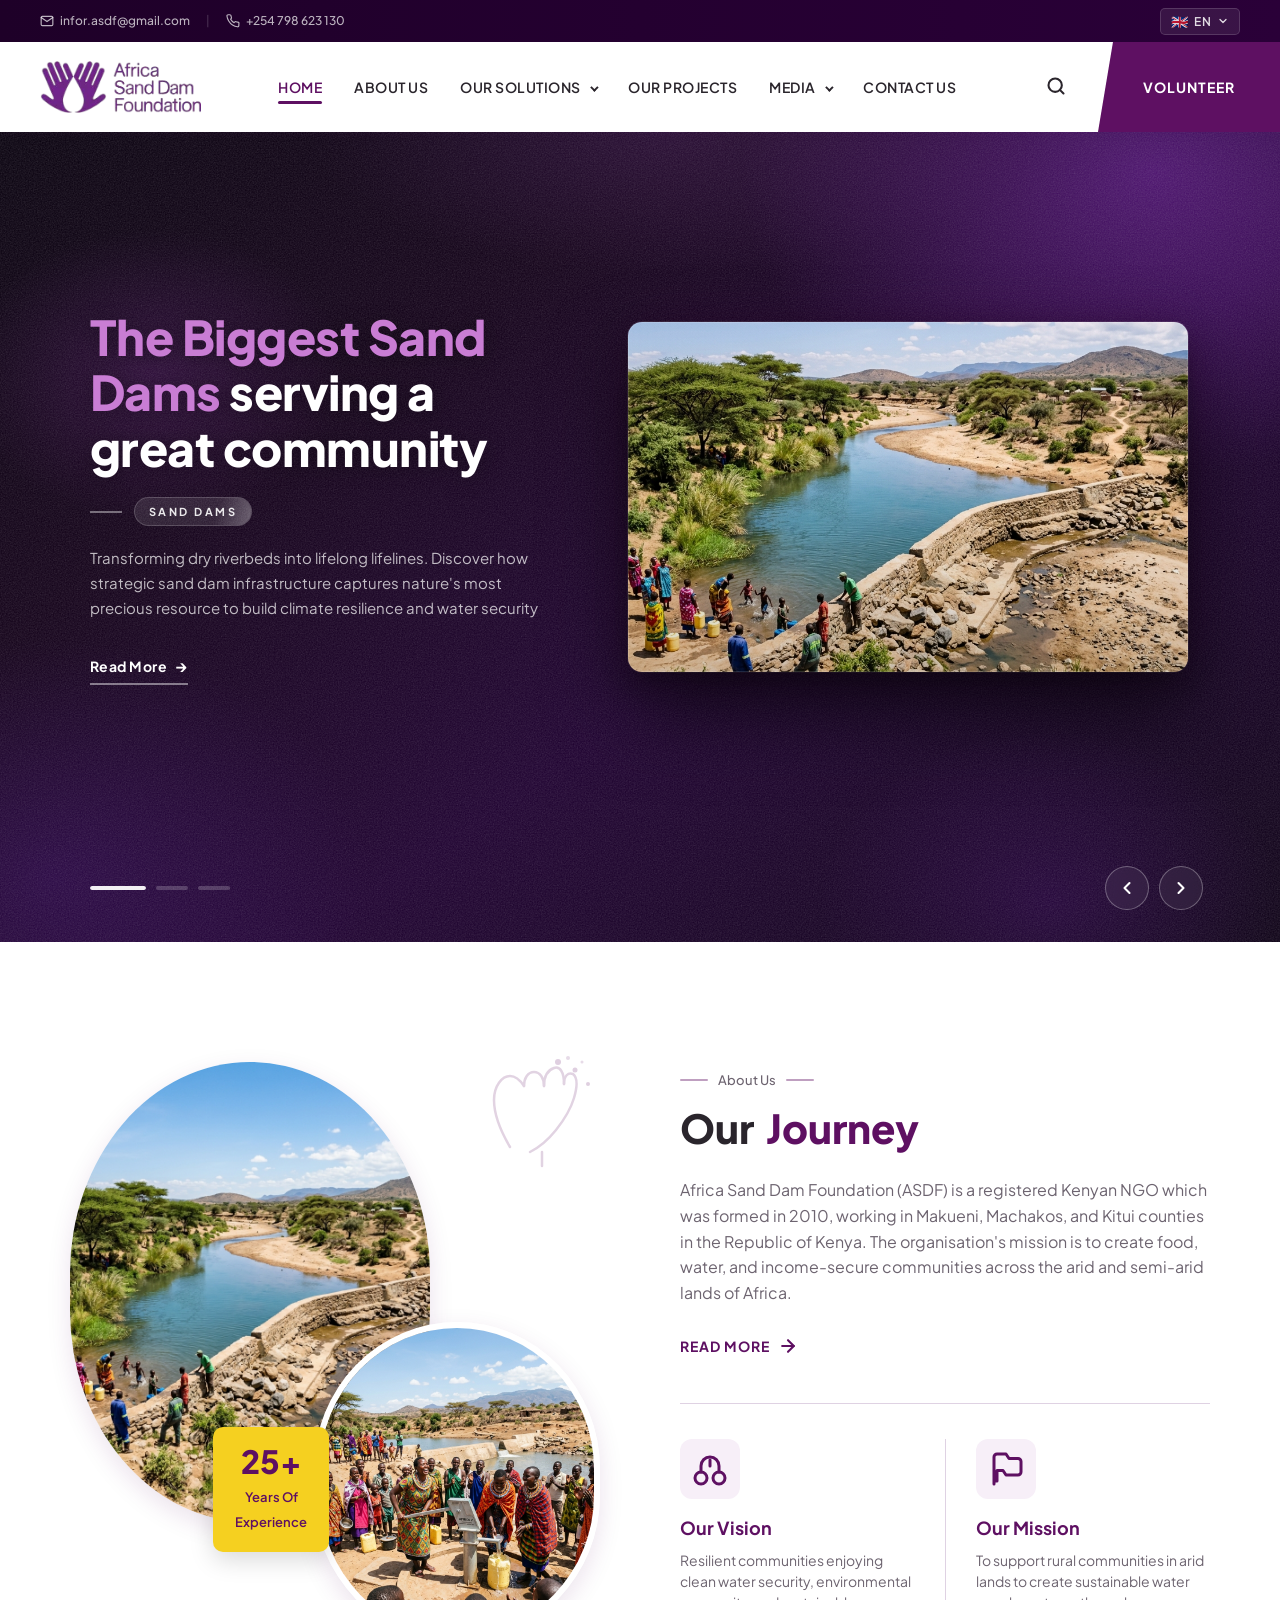
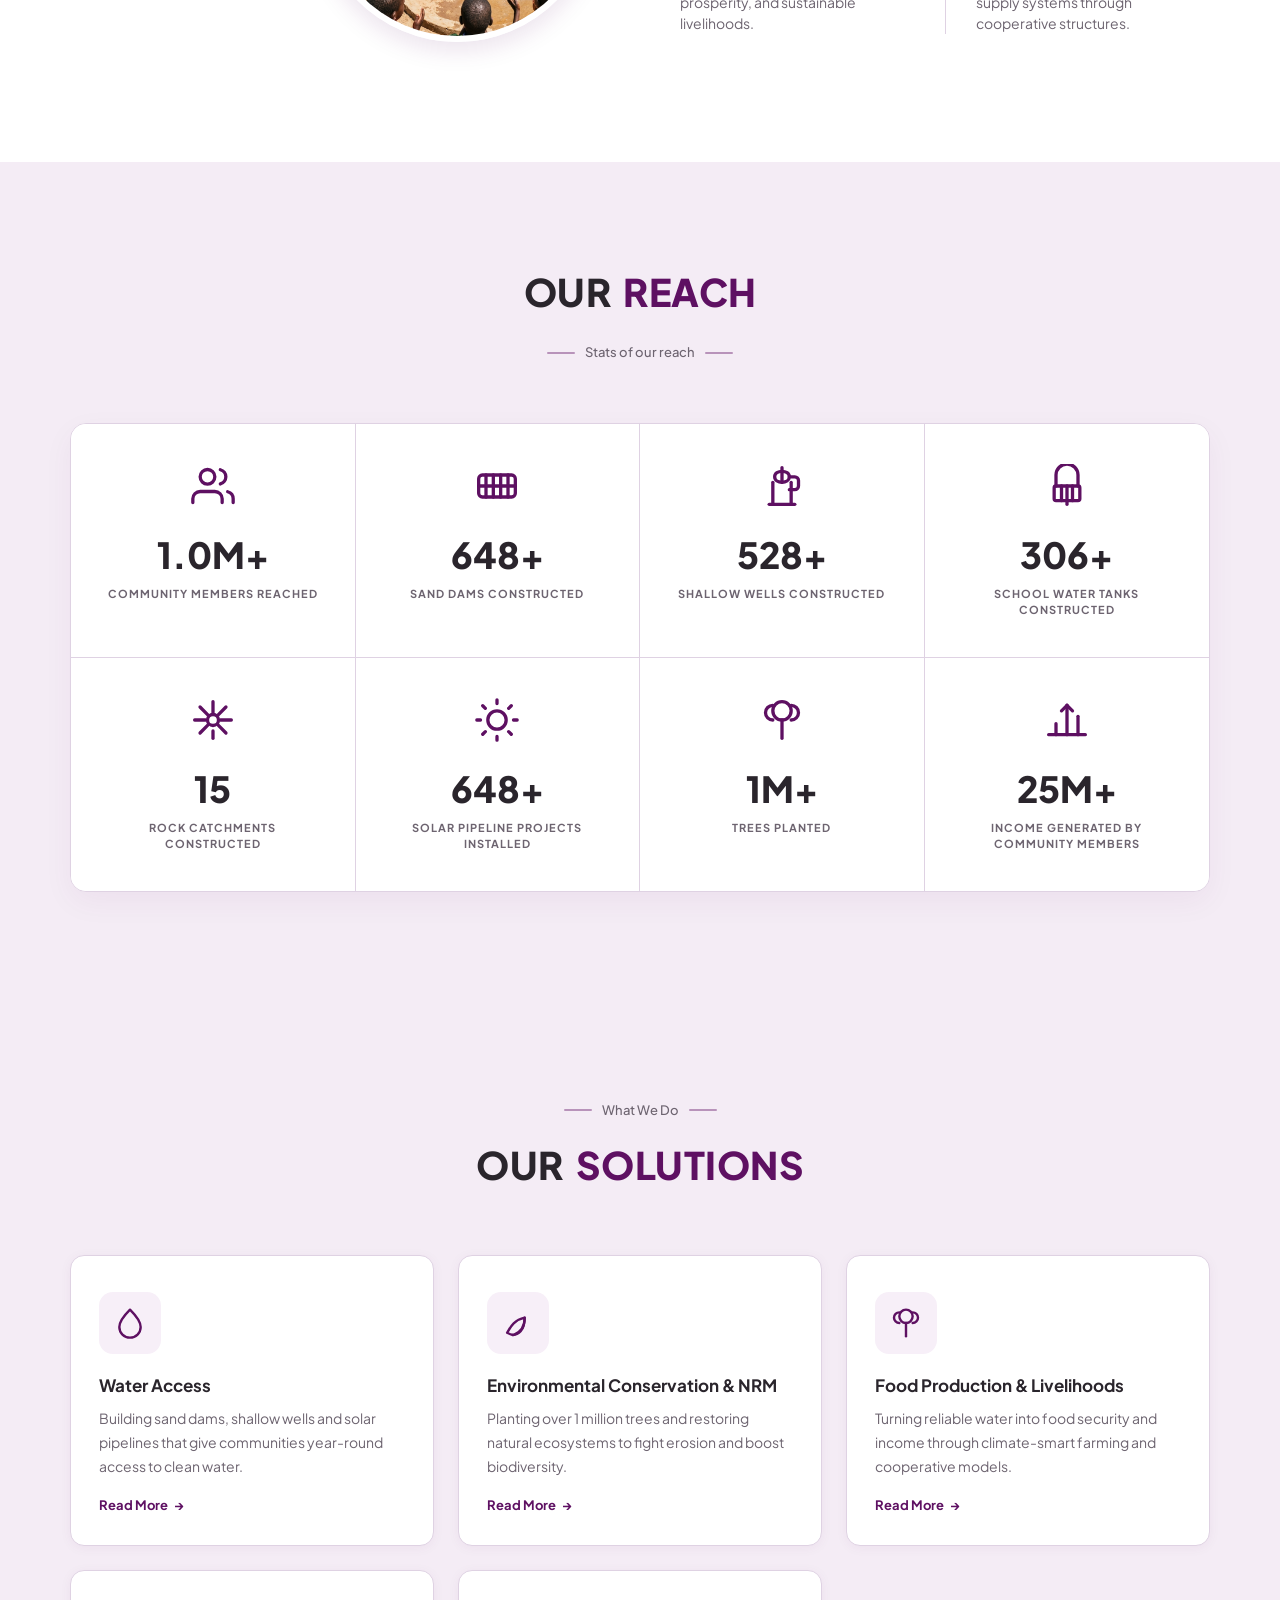
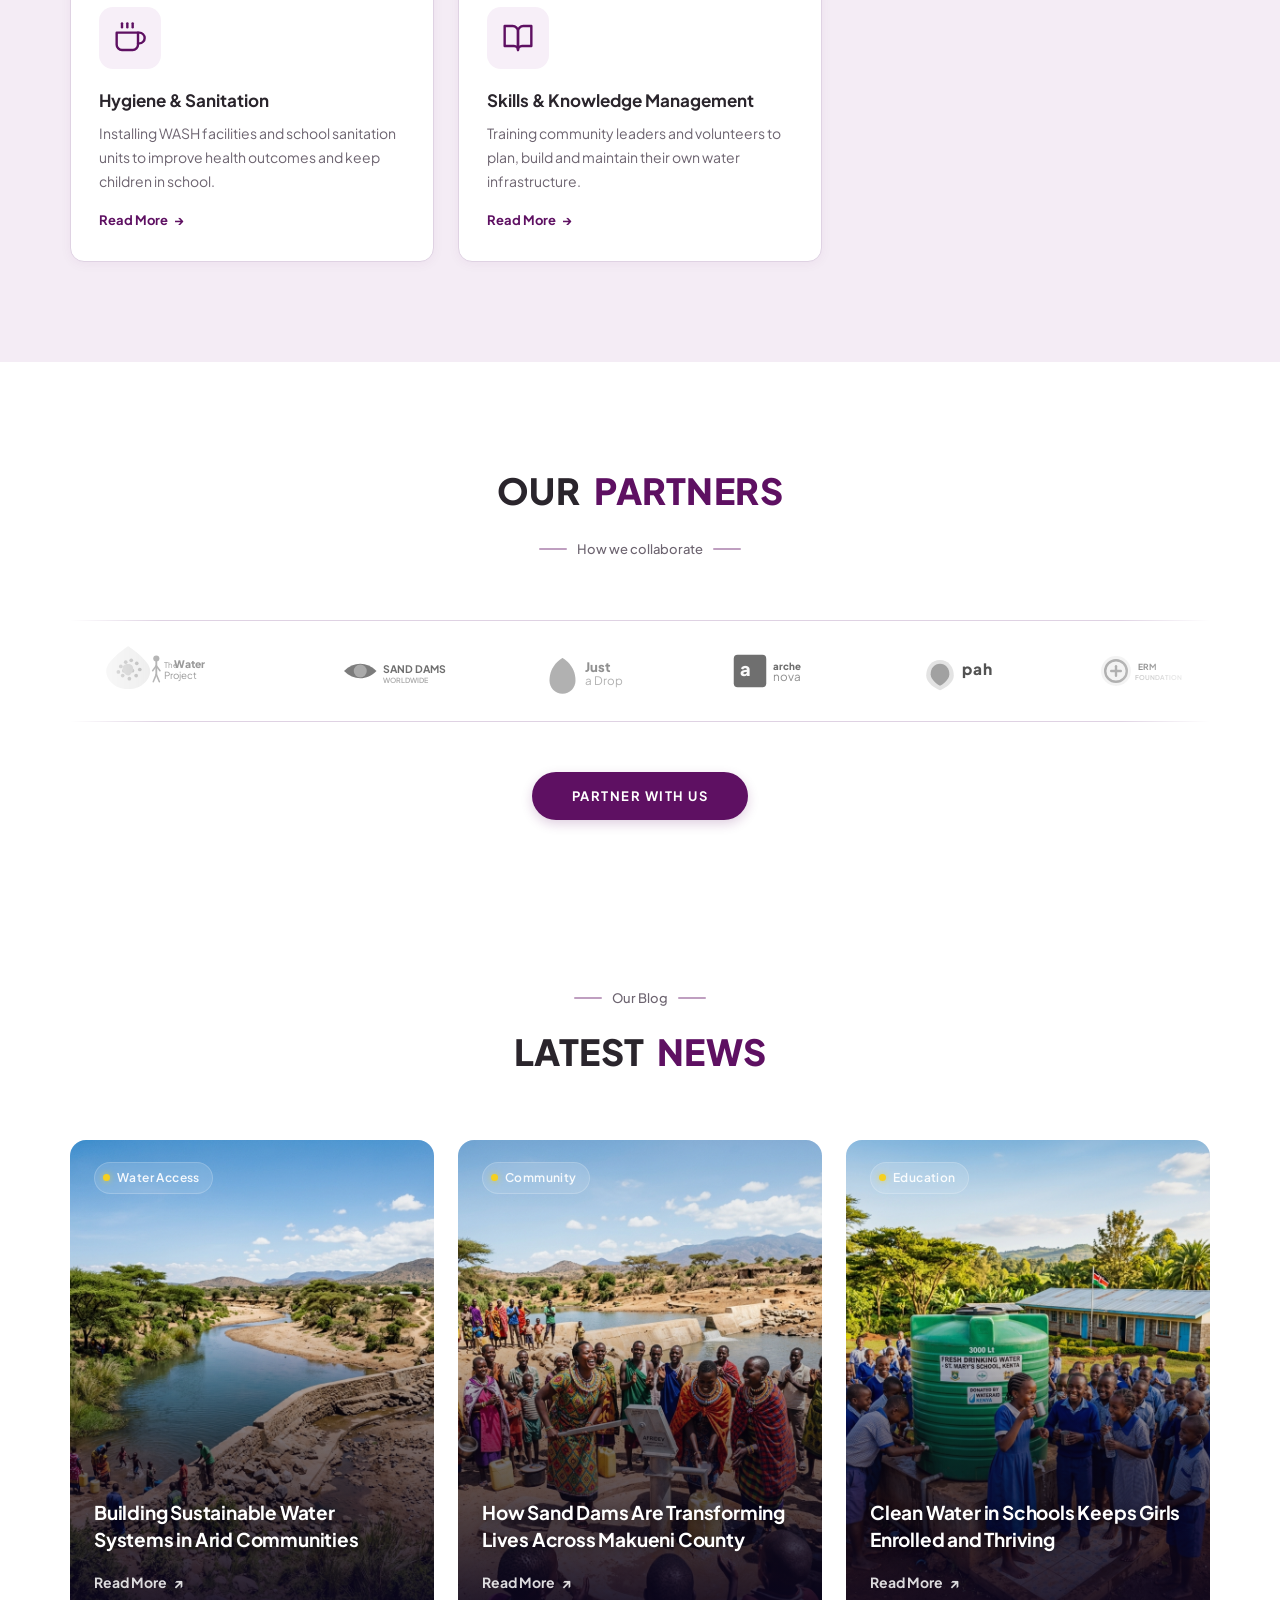
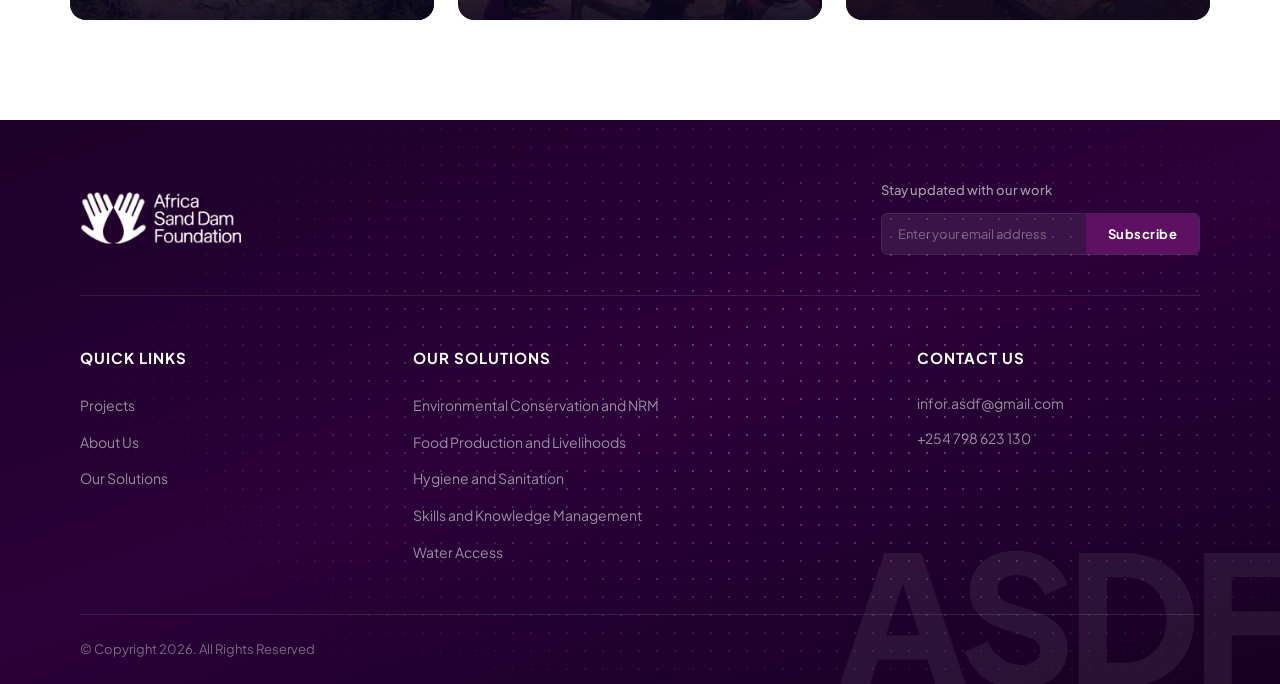
==== index.html @ 6e4590a0 "first commit" ====
﻿<!DOCTYPE html>
<html lang="en">
<head>
  <meta charset="UTF-8">
  <meta name="viewport" content="width=device-width, initial-scale=1.0">
  <title>Africa Sand Dam Foundation - Recreating Sustainable Water Solutions</title>
  <meta name="description" content="Africa Sand Dam Foundation helps rural communities harvest water through sand dams and sustainable projects.">
  <!-- Google Fonts: Plus Jakarta Sans for premium modern look -->
  <link rel="preconnect" href="https://fonts.googleapis.com">
  <link rel="preconnect" href="https://fonts.gstatic.com" crossorigin>
  <link href="https://fonts.googleapis.com/css2?family=Plus+Jakarta+Sans:wght@300;400;500;600;700;800&display=swap" rel="stylesheet">
  <link rel="icon" type="image/png" href="images/ASDF-high-rez.png">
  <link rel="stylesheet" href="style.css">
</head>
<body>

  <!-- Top Bar -->
  <div class="top-bar" id="topBar">
    <div class="top-bar-container">
      <div class="top-bar-left">
        <a href="mailto:infor.asdf@gmail.com" class="top-bar-item">
          <svg width="14" height="14" viewBox="0 0 24 24" fill="none" stroke="currentColor" stroke-width="2" stroke-linecap="round" stroke-linejoin="round"><path d="M4 4h16c1.1 0 2 .9 2 2v12c0 1.1-.9 2-2 2H4c-1.1 0-2-.9-2-2V6c0-1.1.9-2 2-2z"></path><polyline points="22,6 12,13 2,6"></polyline></svg>
          infor.asdf@gmail.com
        </a>
        <span class="top-bar-sep">|</span>
        <a href="tel:+254798623130" class="top-bar-item">
          <svg width="14" height="14" viewBox="0 0 24 24" fill="none" stroke="currentColor" stroke-width="2" stroke-linecap="round" stroke-linejoin="round"><path d="M22 16.92v3a2 2 0 0 1-2.18 2 19.79 19.79 0 0 1-8.63-3.07A19.5 19.5 0 0 1 4.69 12 19.79 19.79 0 0 1 1.62 3.38 2 2 0 0 1 3.6 1.22h3a2 2 0 0 1 2 1.72c.127.96.361 1.903.7 2.81a2 2 0 0 1-.45 2.11L7.91 8.91a16 16 0 0 0 6 6l1.27-1.27a2 2 0 0 1 2.11-.45c.907.339 1.85.573 2.81.7A2 2 0 0 1 22 16.92z"></path></svg>
          +254 798 623 130
        </a>
      </div>
      <div class="top-bar-right">
        <div class="lang-switcher" id="langSwitcher">
          <button class="lang-current" id="langToggle">
            <span class="lang-flag">&#127468;&#127463;</span>
            <span class="lang-label">EN</span>
            <svg width="12" height="12" viewBox="0 0 24 24" fill="none" stroke="currentColor" stroke-width="2.5" stroke-linecap="round" stroke-linejoin="round"><polyline points="6 9 12 15 18 9"></polyline></svg>
          </button>
          <div class="lang-dropdown" id="langDropdown">
            <button class="lang-option active" data-lang="en" data-flag="&#127468;&#127463;" data-label="EN">&#127468;&#127463; English</button>
            <button class="lang-option" data-lang="fr" data-flag="&#127467;&#127479;" data-label="FR">&#127467;&#127479; Français</button>
            <button class="lang-option" data-lang="sw" data-flag="&#127472;&#127466;" data-label="SW">&#127472;&#127466; Kiswahili</button>
          </div>
        </div>
      </div>
    </div>
  </div>

  <!-- Header Section -->
  <header class="site-header" id="siteHeader">
    <div class="header-container">
      <div class="logo-area">
        <a href="#" class="logo-link">
          <img class="header-logo-img" src="images/ASDF-high-rez.png" alt="Africa Sand Dam Foundation logo" height="52">
        </a>
      </div>

      <!-- Navigation Menu -->
      <nav class="main-nav" id="mainNav">
        <ul class="nav-list">
          <li><a href="#" class="nav-item active">Home</a></li>
          <li><a href="about.html" class="nav-item">About Us</a></li>
          <li class="nav-dropdown-wrap">
            <a href="#solutions" class="nav-item dropdown-trigger">Our Solutions <span class="chevron"></span></a>
            <div class="nav-dropdown">
              <a href="#solutions" class="dropdown-item">
                <span class="dropdown-label">Environmental Conservation and NRM</span>
              </a>
              <a href="#solutions" class="dropdown-item">
                <span class="dropdown-label">Food Production and Livelihoods</span>
              </a>
              <a href="#solutions" class="dropdown-item">
                <span class="dropdown-label">Hygiene and Sanitation</span>
              </a>
              <a href="#solutions" class="dropdown-item">
                <span class="dropdown-label">Skills and Knowledge Management</span>
              </a>
              <a href="#solutions" class="dropdown-item">
                <span class="dropdown-label">Water Access</span>
              </a>
            </div>
          </li>
          <li><a href="#projects" class="nav-item">Our Projects</a></li>
          <li class="nav-dropdown-wrap">
            <a href="#" class="nav-item dropdown-trigger">Media <span class="chevron"></span></a>
            <div class="nav-dropdown">
              <a href="blog.html" class="dropdown-item"><span class="dropdown-label"><i class="fa-solid fa-newspaper" style="color:var(--primary-purple);margin-right:8px;width:14px;text-align:center"></i>Blog</span></a>
              <a href="gallery.html" class="dropdown-item"><span class="dropdown-label"><i class="fa-solid fa-images" style="color:var(--primary-purple);margin-right:8px;width:14px;text-align:center"></i>Gallery</span></a>
            </div>
          </li>
          <li><a href="contact.html" class="nav-item">Contact Us</a></li>
        </ul>
      </nav>

      <!-- Right Header Actions (Search & Slanted Donate) -->
      <div class="header-actions">
        <button class="search-trigger" aria-label="Search site" id="searchTrigger">
          <svg width="20" height="20" viewBox="0 0 24 24" fill="none" stroke="currentColor" stroke-width="2.5" stroke-linecap="round" stroke-linejoin="round">
            <circle cx="11" cy="11" r="8"></circle>
            <line x1="21" y1="21" x2="16.65" y2="16.65"></line>
          </svg>
        </button>
        <div class="donate-banner-wrapper">
          <a href="#donate" class="donate-btn">
            <span>VOLUNTEER</span>
          </a>
        </div>
      </div>

      <!-- Hamburger Menu for Mobile -->
      <button class="menu-toggle" id="menuToggle" aria-label="Toggle navigation">
        <span class="bar"></span>
        <span class="bar"></span>
        <span class="bar"></span>
      </button>
    </div>
  </header>

  <!-- Hero Slider Section -->
  <section class="hero-slider-section">
    <div class="slider-container" id="heroSlider">

      <!-- Slide 1 (Active) -->
      <div class="slide active">
        <div class="slide-inner">
          <div class="slide-text-col">
            <h1 class="slide-title"><span class="title-accent">The Biggest Sand Dams</span> serving a great community</h1>
            <div class="slide-tag-row">
              <span class="slide-tag-line"></span>
              <span class="slide-tag">Sand Dams</span>
            </div>
            <p class="slide-desc">Transforming dry riverbeds into lifelong lifelines. Discover how strategic sand dam infrastructure captures nature's most precious resource to build climate resilience and water security</p>
            <a href="#solutions" class="slide-cta">Read More</a>
          </div>
          <div class="slide-image-col">
            <div class="slide-image-card">
              <img src="images/hero-1.png" alt="Sand Dams">
            </div>
          </div>
        </div>
      </div>

      <!-- Slide 2 -->
      <div class="slide">
        <div class="slide-inner">
          <div class="slide-text-col">
            <h1 class="slide-title"><span class="title-accent">Empowering</span> Communities</h1>
            <div class="slide-tag-row">
              <span class="slide-tag-line"></span>
              <span class="slide-tag">Community</span>
            </div>
            <p class="slide-desc">Enabling local communities to build and manage their own clean water infrastructure for generations to come.</p>
            <a href="#projects" class="slide-cta">Our Projects</a>
          </div>
          <div class="slide-image-col">
            <div class="slide-image-card">
              <img src="images/hero-2.png" alt="Community">
            </div>
          </div>
        </div>
      </div>

      <!-- Slide 3 -->
      <div class="slide">
        <div class="slide-inner">
          <div class="slide-text-col">
            <h1 class="slide-title"><span class="title-accent">Water Security</span> for Schools</h1>
            <div class="slide-tag-row">
              <span class="slide-tag-line"></span>
              <span class="slide-tag">Education</span>
            </div>
            <p class="slide-desc">Installing rain-harvesting tanks and hygiene units to ensure children stay healthy and in school.</p>
            <a href="#donate" class="slide-cta">Support a School</a>
          </div>
          <div class="slide-image-col">
            <div class="slide-image-card">
              <img src="images/hero-3.png" alt="Schools">
            </div>
          </div>
        </div>
      </div>

      <!-- Slider Controls -->
      <div class="slider-controls">
        <div class="slider-indicators">
          <button class="indicator active" data-slide="0" aria-label="Go to slide 1"></button>
          <button class="indicator" data-slide="1" aria-label="Go to slide 2"></button>
          <button class="indicator" data-slide="2" aria-label="Go to slide 3"></button>
        </div>
        <div class="slider-arrows">
          <button class="arrow-btn" id="prevBtn" aria-label="Previous slide">
            <svg width="20" height="20" viewBox="0 0 24 24" fill="none" stroke="currentColor" stroke-width="2.5" stroke-linecap="round" stroke-linejoin="round"><polyline points="15 18 9 12 15 6"></polyline></svg>
          </button>
          <button class="arrow-btn" id="nextBtn" aria-label="Next slide">
            <svg width="20" height="20" viewBox="0 0 24 24" fill="none" stroke="currentColor" stroke-width="2.5" stroke-linecap="round" stroke-linejoin="round"><polyline points="9 18 15 12 9 6"></polyline></svg>
          </button>
        </div>
      </div>

    </div>
  </section>

  <!-- Our Journey Section -->
  <section class="journey-section" id="about">
    <div class="section-container">
      <div class="journey-grid">
        
        <!-- Left Column: Visual Showcase -->
        <div class="journey-visual">

          <!-- Decorative illustration top-right -->
          <div class="journey-deco" aria-hidden="true">
            <svg width="130" height="130" viewBox="0 0 130 130" fill="none" xmlns="http://www.w3.org/2000/svg">
              <g opacity="0.18" stroke="#5e1062" stroke-width="2.5" stroke-linecap="round" stroke-linejoin="round">
                <path d="M30,95 C20,78 14,62 14,48 C14,34 22,24 30,24 C36,24 40,28 44,34"/>
                <path d="M44,34 C44,26 48,20 54,20 C60,20 64,26 64,34"/>
                <path d="M64,34 C64,24 68,18 74,16 C80,14 84,20 84,32"/>
                <path d="M84,32 C84,24 88,20 93,22 C98,26 97,36 94,46 C91,56 84,68 76,78 C68,88 58,96 50,100"/>
                <line x1="62" y1="100" x2="62" y2="114"/>
              </g>
              <circle cx="78" cy="10" r="3" fill="#5e1062" opacity="0.2"/>
              <circle cx="95" cy="18" r="2.5" fill="#5e1062" opacity="0.2"/>
              <circle cx="108" cy="32" r="2" fill="#5e1062" opacity="0.2"/>
              <circle cx="88" cy="6" r="2" fill="#5e1062" opacity="0.15"/>
              <circle cx="102" cy="10" r="1.5" fill="#5e1062" opacity="0.15"/>
            </svg>
          </div>

          <!-- Large oval image -->
          <div class="visual-oval-large">
            <div class="oval-bg" style="background-image: url('images/hero-1.png');"></div>
          </div>

          <!-- Small oval image -->
          <div class="visual-oval-small">
            <div class="oval-bg" style="background-image: url('images/hero-2.png');"></div>
          </div>

          <!-- Experience badge -->
          <div class="experience-badge">
            <span class="badge-number">25+</span>
            <span class="badge-label">Years Of<br>Experience</span>
          </div>

        </div>

        <!-- Right Column: Content -->
        <div class="journey-content">
          <span class="section-subtitle">About Us</span>
          <h2 class="section-title"><span class="title-dark">Our</span> <span class="title-purple">Journey</span></h2>
          
          <div class="content-text">
            <p>Africa Sand Dam Foundation (ASDF) is a registered Kenyan NGO which was formed in 2010, working in Makueni, Machakos, and Kitui counties in the Republic of Kenya. The organisation's mission is to create food, water, and income-secure communities across the arid and semi-arid lands of Africa.</p>
          </div>
          
          <a href="#about" class="read-more-btn">
            <span>Read More</span>
            <svg width="20" height="20" viewBox="0 0 24 24" fill="none" stroke="currentColor" stroke-width="2.5" stroke-linecap="round" stroke-linejoin="round">
              <line x1="5" y1="12" x2="19" y2="12"></line>
              <polyline points="12 5 19 12 12 19"></polyline>
            </svg>
          </a>

          <div class="vision-mission-row">
            <div class="vision-box">
              <div class="icon-wrap">
                <!-- Binoculars icon -->
                <svg width="36" height="36" viewBox="0 0 24 24" fill="none" stroke="#5e1062" stroke-width="2" stroke-linecap="round" stroke-linejoin="round">
                  <circle cx="6" cy="18" r="4"></circle>
                  <circle cx="18" cy="18" r="4"></circle>
                  <path d="M6 14v-4a6 6 0 0 1 12 0v4"></path>
                  <path d="M12 10V6"></path>
                </svg>
              </div>
              <div class="box-content">
                <h3>Our Vision</h3>
                <p>Resilient communities enjoying clean water security, environmental prosperity, and sustainable livelihoods.</p>
              </div>
            </div>

            <div class="divider-line"></div>

            <div class="mission-box">
              <div class="icon-wrap">
                <!-- Mountain flag icon -->
                <svg width="36" height="36" viewBox="0 0 24 24" fill="none" stroke="#5e1062" stroke-width="2" stroke-linecap="round" stroke-linejoin="round">
                  <path d="M4 22V4c0-.5.2-1 .6-1.4C5 2.2 5.5 2 6 2h6l2 3h6c.5 0 1 .2 1.4.6.4.4.6.9.6 1.4v7c0 .5-.2 1-.6 1.4-.4.4-.9.6-1.4.6h-8l-2-3H6v7H4z"></path>
                </svg>
              </div>
              <div class="box-content">
                <h3>Our Mission</h3>
                <p>To support rural communities in arid lands to create sustainable water supply systems through cooperative structures.</p>
              </div>
            </div>
          </div>

        </div>

      </div>
    </div>
  </section>

  <!-- Our Reach Section -->
  <section class="reach-section" id="solutions">
    <div class="reach-container">
      <div class="section-header-center">
        <h2 class="reach-title"><span class="title-dark">OUR</span> <span class="title-purple">REACH</span></h2>
        <span class="reach-subtitle">Stats of our reach</span>
      </div>

      <!-- 8-Card Grid Box -->
      <div class="reach-grid-box">
        
        <!-- Cell 1 -->
        <div class="reach-cell">
          <div class="cell-icon">
            <svg width="44" height="44" viewBox="0 0 24 24" fill="none" stroke="currentColor" stroke-width="1.8" stroke-linecap="round" stroke-linejoin="round">
              <path d="M17 21v-2a4 4 0 0 0-4-4H5a4 4 0 0 0-4 4v2"></path>
              <circle cx="9" cy="7" r="4"></circle>
              <path d="M23 21v-2a4 4 0 0 0-3-3.87"></path>
              <path d="M16 3.13a4 4 0 0 1 0 7.75"></path>
            </svg>
          </div>
          <div class="cell-number" data-target="1100000" data-suffix="M+">0</div>
          <div class="cell-label">COMMUNITY MEMBERS REACHED</div>
        </div>

        <!-- Cell 2 -->
        <div class="reach-cell">
          <div class="cell-icon">
            <svg width="44" height="44" viewBox="0 0 24 24" fill="none" stroke="currentColor" stroke-width="1.8" stroke-linecap="round" stroke-linejoin="round">
              <rect x="2" y="6" width="20" height="12" rx="2"></rect>
              <path d="M6 18V6"></path>
              <path d="M10 18V6"></path>
              <path d="M14 18V6"></path>
              <path d="M18 18V6"></path>
              <path d="M2 12h20"></path>
            </svg>
          </div>
          <div class="cell-number" data-target="734" data-suffix="+">0</div>
          <div class="cell-label">SAND DAMS CONSTRUCTED</div>
        </div>

        <!-- Cell 3 -->
        <div class="reach-cell">
          <div class="cell-icon">
            <svg width="44" height="44" viewBox="0 0 24 24" fill="none" stroke="currentColor" stroke-width="1.8" stroke-linecap="round" stroke-linejoin="round">
              <path d="M7 10v12"></path>
              <path d="M17 10v12"></path>
              <path d="M5 22h14"></path>
              <path d="M12 2v8"></path>
              <path d="M12 10c2 0 4-1 4-3s-2-3-4-3-4 1-4 3 2 3 4 3z"></path>
              <path d="M16 7h3a2 2 0 0 1 2 2v3a2 2 0 0 1-2 2h-3"></path>
            </svg>
          </div>
          <div class="cell-number" data-target="598" data-suffix="+">0</div>
          <div class="cell-label">SHALLOW WELLS CONSTRUCTED</div>
        </div>

        <!-- Cell 4 -->
        <div class="reach-cell">
          <div class="cell-icon">
            <svg width="44" height="44" viewBox="0 0 24 24" fill="none" stroke="currentColor" stroke-width="1.8" stroke-linecap="round" stroke-linejoin="round">
              <path d="M12 22V12"></path>
              <path d="M18 12V6a6 6 0 0 0-12 0v6"></path>
              <rect x="5" y="12" width="14" height="8" rx="1"></rect>
              <path d="M9 12v8"></path>
              <path d="M15 12v8"></path>
            </svg>
          </div>
          <div class="cell-number" data-target="346" data-suffix="+">0</div>
          <div class="cell-label">SCHOOL WATER TANKS CONSTRUCTED</div>
        </div>

        <!-- Cell 5 -->
        <div class="reach-cell">
          <div class="cell-icon">
            <svg width="44" height="44" viewBox="0 0 24 24" fill="none" stroke="currentColor" stroke-width="1.8" stroke-linecap="round" stroke-linejoin="round">
              <path d="M12 2v6"></path>
              <path d="M12 18v4"></path>
              <path d="M4.93 4.93l4.24 4.24"></path>
              <path d="M14.83 14.83l4.24 4.24"></path>
              <path d="M2 12h6"></path>
              <path d="M16 12h6"></path>
              <path d="M19.07 4.93l-4.24 4.24"></path>
              <path d="M9.17 14.83l-4.24 4.24"></path>
              <circle cx="12" cy="12" r="3"></circle>
            </svg>
          </div>
          <div class="cell-number" data-target="17" data-suffix="">0</div>
          <div class="cell-label">ROCK CATCHMENTS CONSTRUCTED</div>
        </div>

        <!-- Cell 6 -->
        <div class="reach-cell">
          <div class="cell-icon">
            <svg width="44" height="44" viewBox="0 0 24 24" fill="none" stroke="currentColor" stroke-width="1.8" stroke-linecap="round" stroke-linejoin="round">
              <circle cx="12" cy="12" r="5"></circle>
              <path d="M12 1v2M12 21v2M4.22 4.22l1.42 1.42M18.36 18.36l1.42 1.42M1 12h2M21 12h2M4.22 19.78l1.42-1.42M18.36 5.64l1.42-1.42"></path>
            </svg>
          </div>
          <div class="cell-number" data-target="734" data-suffix="+">0</div>
          <div class="cell-label">SOLAR PIPELINE PROJECTS INSTALLED</div>
        </div>

        <!-- Cell 7 -->
        <div class="reach-cell">
          <div class="cell-icon">
            <svg width="44" height="44" viewBox="0 0 24 24" fill="none" stroke="currentColor" stroke-width="1.8" stroke-linecap="round" stroke-linejoin="round">
              <path d="M12 22V12"></path>
              <path d="M12 12a5 5 0 0 0 5-5c0-2.8-2.2-5-5-5s-5 2.2-5 5a5 5 0 0 0 5 5z"></path>
              <path d="M17 12a4 4 0 0 0 4-4c0-2.2-1.8-4-4-4"></path>
              <path d="M7 12a4 4 0 0 1-4-4c0-2.2 1.8-4 4-4"></path>
            </svg>
          </div>
          <div class="cell-number" data-target="1000000" data-suffix="M+">0</div>
          <div class="cell-label">TREES PLANTED</div>
        </div>

        <!-- Cell 8 -->
        <div class="reach-cell">
          <div class="cell-icon">
            <svg width="44" height="44" viewBox="0 0 24 24" fill="none" stroke="currentColor" stroke-width="1.8" stroke-linecap="round" stroke-linejoin="round">
              <path d="M18 20V10"></path>
              <path d="M12 20V4"></path>
              <path d="M6 20v-6"></path>
              <path d="M2 20h20"></path>
              <path d="M12 4l3 3"></path>
              <path d="M12 4L9 7"></path>
            </svg>
          </div>
          <div class="cell-number" data-target="28000000" data-suffix="M+">0</div>
          <div class="cell-label">INCOME GENERATED BY COMMUNITY MEMBERS</div>
        </div>

      </div>
    </div>
  </section>

  <!-- Our Solutions Teaser Section -->
  <section class="solutions-teaser-section" id="solutions">
    <div class="section-container">
      <div class="section-header-center">
        <span class="section-subtitle">What We Do</span>
        <h2 class="reach-title"><span class="title-dark">OUR</span> <span class="title-purple">SOLUTIONS</span></h2>
      </div>
      <div class="solutions-teaser-grid">
        <a href="solution-water-access.html" class="solution-card">
          <div class="solution-card-icon">
            <svg width="32" height="32" viewBox="0 0 24 24" fill="none" stroke="currentColor" stroke-width="1.8" stroke-linecap="round" stroke-linejoin="round"><path d="M12 2C6 8 4 12 4 15a8 8 0 0 0 16 0c0-3-2-7-8-13z"/></svg>
          </div>
          <div class="solution-card-body">
            <h3 class="solution-card-title">Water Access</h3>
            <p class="solution-card-desc">Building sand dams, shallow wells and solar pipelines that give communities year-round access to clean water.</p>
            <span class="solution-card-link">Read More <span>&rarr;</span></span>
          </div>
        </a>
        <a href="solution-environmental-conservation.html" class="solution-card">
          <div class="solution-card-icon">
            <svg width="32" height="32" viewBox="0 0 24 24" fill="none" stroke="currentColor" stroke-width="1.8" stroke-linecap="round" stroke-linejoin="round"><path d="M17 8C8 10 5.9 16.17 3.82 19.34A16 16 0 0 0 8.53 21c4.72-1.81 8.49-5.81 8.49-13z"/><path d="M17 8c0 10-5 13-9 13"/></svg>
          </div>
          <div class="solution-card-body">
            <h3 class="solution-card-title">Environmental Conservation &amp; NRM</h3>
            <p class="solution-card-desc">Planting over 1 million trees and restoring natural ecosystems to fight erosion and boost biodiversity.</p>
            <span class="solution-card-link">Read More <span>&rarr;</span></span>
          </div>
        </a>
        <a href="solution-food-production.html" class="solution-card">
          <div class="solution-card-icon">
            <svg width="32" height="32" viewBox="0 0 24 24" fill="none" stroke="currentColor" stroke-width="1.8" stroke-linecap="round" stroke-linejoin="round"><path d="M12 22V12"/><path d="M12 12a5 5 0 0 0 5-5c0-2.8-2.2-5-5-5s-5 2.2-5 5a5 5 0 0 0 5 5z"/><path d="M17 12a4 4 0 0 0 4-4c0-2.2-1.8-4-4-4"/><path d="M7 12a4 4 0 0 1-4-4c0-2.2 1.8-4 4-4"/></svg>
          </div>
          <div class="solution-card-body">
            <h3 class="solution-card-title">Food Production &amp; Livelihoods</h3>
            <p class="solution-card-desc">Turning reliable water into food security and income through climate-smart farming and cooperative models.</p>
            <span class="solution-card-link">Read More <span>&rarr;</span></span>
          </div>
        </a>
        <a href="solution-hygiene-sanitation.html" class="solution-card">
          <div class="solution-card-icon">
            <svg width="32" height="32" viewBox="0 0 24 24" fill="none" stroke="currentColor" stroke-width="1.8" stroke-linecap="round" stroke-linejoin="round"><path d="M18 8h1a4 4 0 0 1 0 8h-1"/><path d="M2 8h16v9a4 4 0 0 1-4 4H6a4 4 0 0 1-4-4V8z"/><line x1="6" y1="1" x2="6" y2="4"/><line x1="10" y1="1" x2="10" y2="4"/><line x1="14" y1="1" x2="14" y2="4"/></svg>
          </div>
          <div class="solution-card-body">
            <h3 class="solution-card-title">Hygiene &amp; Sanitation</h3>
            <p class="solution-card-desc">Installing WASH facilities and school sanitation units to improve health outcomes and keep children in school.</p>
            <span class="solution-card-link">Read More <span>&rarr;</span></span>
          </div>
        </a>
        <a href="solution-skills-knowledge.html" class="solution-card">
          <div class="solution-card-icon">
            <svg width="32" height="32" viewBox="0 0 24 24" fill="none" stroke="currentColor" stroke-width="1.8" stroke-linecap="round" stroke-linejoin="round"><path d="M2 3h6a4 4 0 0 1 4 4v14a3 3 0 0 0-3-3H2z"/><path d="M22 3h-6a4 4 0 0 0-4 4v14a3 3 0 0 1 3-3h7z"/></svg>
          </div>
          <div class="solution-card-body">
            <h3 class="solution-card-title">Skills &amp; Knowledge Management</h3>
            <p class="solution-card-desc">Training community leaders and volunteers to plan, build and maintain their own water infrastructure.</p>
            <span class="solution-card-link">Read More <span>&rarr;</span></span>
          </div>
        </a>
      </div>
    </div>
  </section>

  <!-- Our Partners Section -->
  <section class="partners-section" id="projects">
    <div class="section-container">
      <div class="section-header-center">
        <h2 class="partners-title">
          <span class="title-dark">OUR</span>
          <span class="title-purple">PARTNERS</span>
        </h2>
        <span class="partners-subtitle">How we collaborate</span>
      </div>

      <div class="partners-logos-wrapper">
        <div class="marquee-track">

          <!-- Set 1 -->
          <div class="marquee-set" aria-hidden="false">

            <!-- The Water Project -->
            <div class="partner-logo">
              <svg width="160" height="52" viewBox="0 0 260 85" xmlns="http://www.w3.org/2000/svg">
                <!-- Drop outline filled with dot-people -->
                <path d="M42,72 C20,72 6,57 6,42 C6,25 42,2 42,2 C42,2 78,25 78,42 C78,57 64,72 42,72Z" fill="#d0e8f5"/>
                <!-- Dot cluster inside drop -->
                <circle cx="30" cy="35" r="3" fill="#4a9fc8"/><circle cx="38" cy="28" r="3" fill="#4a9fc8"/><circle cx="47" cy="25" r="3" fill="#4a9fc8"/>
                <circle cx="56" cy="30" r="3" fill="#4a9fc8"/><circle cx="61" cy="40" r="3" fill="#4a9fc8"/><circle cx="55" cy="50" r="3" fill="#4a9fc8"/>
                <circle cx="44" cy="55" r="3" fill="#4a9fc8"/><circle cx="33" cy="50" r="3" fill="#4a9fc8"/><circle cx="26" cy="44" r="3" fill="#4a9fc8"/>
                <circle cx="42" cy="42" r="3" fill="#4a9fc8"/><circle cx="35" cy="42" r="3" fill="#4a9fc8"/><circle cx="49" cy="42" r="3" fill="#4a9fc8"/>
                <!-- Africa shape inside drop -->
                <path d="M37,32 C34,33 32,36 33,40 C34,44 36,47 39,49 C41,50 43,50 45,49 C47,47 49,44 50,41 C51,37 49,33 46,32 C43,31 40,31 37,32Z" fill="#f4a621"/>
                <!-- Person figure right of drop -->
                <circle cx="88" cy="22" r="5" fill="#4a9fc8"/>
                <line x1="88" y1="27" x2="88" y2="48" stroke="#4a9fc8" stroke-width="3" stroke-linecap="round"/>
                <line x1="88" y1="34" x2="82" y2="42" stroke="#4a9fc8" stroke-width="2.5" stroke-linecap="round"/>
                <line x1="88" y1="34" x2="94" y2="42" stroke="#4a9fc8" stroke-width="2.5" stroke-linecap="round"/>
                <line x1="88" y1="48" x2="83" y2="60" stroke="#4a9fc8" stroke-width="2.5" stroke-linecap="round"/>
                <line x1="88" y1="48" x2="93" y2="60" stroke="#4a9fc8" stroke-width="2.5" stroke-linecap="round"/>
                <!-- Text -->
                <text x="100" y="38" font-family="'Plus Jakarta Sans',sans-serif" font-size="13" font-weight="400" fill="#2a7db5">The</text>
                <text x="117" y="38" font-family="'Plus Jakarta Sans',sans-serif" font-size="17" font-weight="800" fill="#2a7db5">Water</text>
                <text x="100" y="56" font-family="'Plus Jakarta Sans',sans-serif" font-size="16" font-weight="400" fill="#2a7db5">Project</text>
              </svg>
            </div>

            <!-- Sand Dams Worldwide -->
            <div class="partner-logo">
              <svg width="140" height="52" viewBox="0 0 200 80" xmlns="http://www.w3.org/2000/svg">
                <path d="M20,40 C35,25 55,25 70,40 C55,55 35,55 20,40 Z" fill="#2d3142" opacity="0.9"/>
                <circle cx="45" cy="40" r="10" fill="#e76f51"/>
                <text x="80" y="43" font-family="'Plus Jakarta Sans', sans-serif" font-size="16" font-weight="700" fill="#2d3142">SAND DAMS</text>
                <text x="80" y="58" font-family="'Plus Jakarta Sans', sans-serif" font-size="11" font-weight="600" fill="#e76f51">WORLDWIDE</text>
              </svg>
            </div>

            <!-- Just a Drop -->
            <div class="partner-logo">
              <svg width="130" height="52" viewBox="0 0 200 80" xmlns="http://www.w3.org/2000/svg">
                <path d="M30,55 C30,30 50,20 50,20 C50,20 70,30 70,55 C70,66 61,75 50,75 C39,75 30,66 30,55 Z" fill="#00b4d8"/>
                <text x="85" y="42" font-family="'Plus Jakarta Sans', sans-serif" font-size="20" font-weight="800" fill="#0077b6">Just</text>
                <text x="85" y="62" font-family="'Plus Jakarta Sans', sans-serif" font-size="18" font-weight="400" fill="#00b4d8">a Drop</text>
              </svg>
            </div>

            <!-- Archenova -->
            <div class="partner-logo">
              <svg width="130" height="52" viewBox="0 0 200 80" xmlns="http://www.w3.org/2000/svg">
                <rect x="15" y="15" width="50" height="50" rx="6" fill="#1d3557"/>
                <text x="24" y="47" font-family="'Plus Jakarta Sans', sans-serif" font-size="28" font-weight="800" fill="#f1faee">a</text>
                <text x="75" y="38" font-family="'Plus Jakarta Sans', sans-serif" font-size="15" font-weight="800" fill="#1d3557">arche</text>
                <text x="75" y="55" font-family="'Plus Jakarta Sans', sans-serif" font-size="18" font-weight="400" fill="#e63946">nova</text>
              </svg>
            </div>

            <!-- PAH -->
            <div class="partner-logo">
              <svg width="110" height="52" viewBox="0 0 200 80" xmlns="http://www.w3.org/2000/svg">
                <path d="M40,20 C25,20 15,32 15,48 C15,65 40,75 40,75 C40,75 65,65 65,48 C65,32 55,20 40,20 Z" fill="#0096c7" opacity="0.3"/>
                <path d="M40,27 C30,27 23,35 23,46 C23,58 40,67 40,67 C40,67 57,58 57,46 C57,35 50,27 40,27 Z" fill="#0096c7"/>
                <text x="80" y="48" font-family="'Plus Jakarta Sans', sans-serif" font-size="28" font-weight="800" fill="#03045e" letter-spacing="2">pah</text>
              </svg>
            </div>

            <!-- ERM Foundation -->
            <div class="partner-logo">
              <svg width="120" height="52" viewBox="0 0 200 80" xmlns="http://www.w3.org/2000/svg">
                <circle cx="40" cy="40" r="25" fill="#f77f00" opacity="0.15"/>
                <circle cx="40" cy="40" r="18" fill="none" stroke="#f77f00" stroke-width="4"/>
                <path d="M32,40 L48,40" stroke="#f77f00" stroke-width="4" stroke-linecap="round"/>
                <path d="M40,32 L40,48" stroke="#f77f00" stroke-width="4" stroke-linecap="round"/>
                <text x="76" y="38" font-family="'Plus Jakarta Sans', sans-serif" font-size="14" font-weight="700" fill="#2b2d42">ERM</text>
                <text x="72" y="55" font-family="'Plus Jakarta Sans', sans-serif" font-size="11" font-weight="600" fill="#8d99ae">FOUNDATION</text>
              </svg>
            </div>

          </div><!-- /set 1 -->

          <!-- Set 2 (duplicate for seamless loop) -->
          <div class="marquee-set" aria-hidden="true">
            <div class="partner-logo">
              <svg width="160" height="52" viewBox="0 0 260 85" xmlns="http://www.w3.org/2000/svg">
                <path d="M42,72 C20,72 6,57 6,42 C6,25 42,2 42,2 C42,2 78,25 78,42 C78,57 64,72 42,72Z" fill="#d0e8f5"/>
                <circle cx="30" cy="35" r="3" fill="#4a9fc8"/><circle cx="38" cy="28" r="3" fill="#4a9fc8"/><circle cx="47" cy="25" r="3" fill="#4a9fc8"/>
                <circle cx="56" cy="30" r="3" fill="#4a9fc8"/><circle cx="61" cy="40" r="3" fill="#4a9fc8"/><circle cx="55" cy="50" r="3" fill="#4a9fc8"/>
                <circle cx="44" cy="55" r="3" fill="#4a9fc8"/><circle cx="33" cy="50" r="3" fill="#4a9fc8"/><circle cx="26" cy="44" r="3" fill="#4a9fc8"/>
                <circle cx="42" cy="42" r="3" fill="#4a9fc8"/><circle cx="35" cy="42" r="3" fill="#4a9fc8"/><circle cx="49" cy="42" r="3" fill="#4a9fc8"/>
                <path d="M37,32 C34,33 32,36 33,40 C34,44 36,47 39,49 C41,50 43,50 45,49 C47,47 49,44 50,41 C51,37 49,33 46,32 C43,31 40,31 37,32Z" fill="#f4a621"/>
                <circle cx="88" cy="22" r="5" fill="#4a9fc8"/>
                <line x1="88" y1="27" x2="88" y2="48" stroke="#4a9fc8" stroke-width="3" stroke-linecap="round"/>
                <line x1="88" y1="34" x2="82" y2="42" stroke="#4a9fc8" stroke-width="2.5" stroke-linecap="round"/>
                <line x1="88" y1="34" x2="94" y2="42" stroke="#4a9fc8" stroke-width="2.5" stroke-linecap="round"/>
                <line x1="88" y1="48" x2="83" y2="60" stroke="#4a9fc8" stroke-width="2.5" stroke-linecap="round"/>
                <line x1="88" y1="48" x2="93" y2="60" stroke="#4a9fc8" stroke-width="2.5" stroke-linecap="round"/>
                <text x="100" y="38" font-family="'Plus Jakarta Sans',sans-serif" font-size="13" font-weight="400" fill="#2a7db5">The</text>
                <text x="117" y="38" font-family="'Plus Jakarta Sans',sans-serif" font-size="17" font-weight="800" fill="#2a7db5">Water</text>
                <text x="100" y="56" font-family="'Plus Jakarta Sans',sans-serif" font-size="16" font-weight="400" fill="#2a7db5">Project</text>
              </svg>
            </div>
            <div class="partner-logo">
              <svg width="140" height="52" viewBox="0 0 200 80" xmlns="http://www.w3.org/2000/svg">
                <path d="M20,40 C35,25 55,25 70,40 C55,55 35,55 20,40 Z" fill="#2d3142" opacity="0.9"/>
                <circle cx="45" cy="40" r="10" fill="#e76f51"/>
                <text x="80" y="43" font-family="'Plus Jakarta Sans', sans-serif" font-size="16" font-weight="700" fill="#2d3142">SAND DAMS</text>
                <text x="80" y="58" font-family="'Plus Jakarta Sans', sans-serif" font-size="11" font-weight="600" fill="#e76f51">WORLDWIDE</text>
              </svg>
            </div>
            <div class="partner-logo">
              <svg width="130" height="52" viewBox="0 0 200 80" xmlns="http://www.w3.org/2000/svg">
                <path d="M30,55 C30,30 50,20 50,20 C50,20 70,30 70,55 C70,66 61,75 50,75 C39,75 30,66 30,55 Z" fill="#00b4d8"/>
                <text x="85" y="42" font-family="'Plus Jakarta Sans', sans-serif" font-size="20" font-weight="800" fill="#0077b6">Just</text>
                <text x="85" y="62" font-family="'Plus Jakarta Sans', sans-serif" font-size="18" font-weight="400" fill="#00b4d8">a Drop</text>
              </svg>
            </div>
            <div class="partner-logo">
              <svg width="130" height="52" viewBox="0 0 200 80" xmlns="http://www.w3.org/2000/svg">
                <rect x="15" y="15" width="50" height="50" rx="6" fill="#1d3557"/>
                <text x="24" y="47" font-family="'Plus Jakarta Sans', sans-serif" font-size="28" font-weight="800" fill="#f1faee">a</text>
                <text x="75" y="38" font-family="'Plus Jakarta Sans', sans-serif" font-size="15" font-weight="800" fill="#1d3557">arche</text>
                <text x="75" y="55" font-family="'Plus Jakarta Sans', sans-serif" font-size="18" font-weight="400" fill="#e63946">nova</text>
              </svg>
            </div>
            <div class="partner-logo">
              <svg width="110" height="52" viewBox="0 0 200 80" xmlns="http://www.w3.org/2000/svg">
                <path d="M40,20 C25,20 15,32 15,48 C15,65 40,75 40,75 C40,75 65,65 65,48 C65,32 55,20 40,20 Z" fill="#0096c7" opacity="0.3"/>
                <path d="M40,27 C30,27 23,35 23,46 C23,58 40,67 40,67 C40,67 57,58 57,46 C57,35 50,27 40,27 Z" fill="#0096c7"/>
                <text x="80" y="48" font-family="'Plus Jakarta Sans', sans-serif" font-size="28" font-weight="800" fill="#03045e" letter-spacing="2">pah</text>
              </svg>
            </div>
            <div class="partner-logo">
              <svg width="120" height="52" viewBox="0 0 200 80" xmlns="http://www.w3.org/2000/svg">
                <circle cx="40" cy="40" r="25" fill="#f77f00" opacity="0.15"/>
                <circle cx="40" cy="40" r="18" fill="none" stroke="#f77f00" stroke-width="4"/>
                <path d="M32,40 L48,40" stroke="#f77f00" stroke-width="4" stroke-linecap="round"/>
                <path d="M40,32 L40,48" stroke="#f77f00" stroke-width="4" stroke-linecap="round"/>
                <text x="76" y="38" font-family="'Plus Jakarta Sans', sans-serif" font-size="14" font-weight="700" fill="#2b2d42">ERM</text>
                <text x="72" y="55" font-family="'Plus Jakarta Sans', sans-serif" font-size="11" font-weight="600" fill="#8d99ae">FOUNDATION</text>
              </svg>
            </div>
          </div><!-- /set 2 -->

        </div>
      </div>

      <div class="partner-cta-row">
        <a href="#contact" class="partner-cta-btn">Partner with us</a>
      </div>
    </div>
  </section>

  <!-- Latest News Section -->
  <section class="news-section" id="news">
    <div class="section-container">

      <div class="section-header-center">
        <span class="section-subtitle">Our Blog</span>
        <h2 class="news-heading"><span class="title-dark">LATEST</span> <span class="title-purple">NEWS</span></h2>
      </div>

      <div class="news-grid">

        <!-- Card 1 -->
        <article class="news-card">
          <div class="news-card-bg" style="background-image: url('images/hero-1.png');"></div>
          <div class="news-card-inner">
            <div class="news-card-top">
              <span class="news-category"><span class="news-dot"></span>Water Access</span>
            </div>
            <div class="news-card-bottom">
              <h3 class="news-title">Building Sustainable Water Systems in Arid Communities</h3>
              <a href="#" class="news-read-more">Read More <span class="news-arrow">↗</span></a>
            </div>
          </div>
        </article>

        <!-- Card 2 -->
        <article class="news-card">
          <div class="news-card-bg" style="background-image: url('images/hero-2.png');"></div>
          <div class="news-card-inner">
            <div class="news-card-top">
              <span class="news-category"><span class="news-dot"></span>Community</span>
            </div>
            <div class="news-card-bottom">
              <h3 class="news-title">How Sand Dams Are Transforming Lives Across Makueni County</h3>
              <a href="#" class="news-read-more">Read More <span class="news-arrow">↗</span></a>
            </div>
          </div>
        </article>

        <!-- Card 3 -->
        <article class="news-card">
          <div class="news-card-bg" style="background-image: url('images/hero-3.png');"></div>
          <div class="news-card-inner">
            <div class="news-card-top">
              <span class="news-category"><span class="news-dot"></span>Education</span>
            </div>
            <div class="news-card-bottom">
              <h3 class="news-title">Clean Water in Schools Keeps Girls Enrolled and Thriving</h3>
              <a href="#" class="news-read-more">Read More <span class="news-arrow">↗</span></a>
            </div>
          </div>
        </article>

      </div>
    </div>
  </section>

  <!-- Footer Section -->
  <footer class="site-footer" id="contact">
    <div class="footer-watermark" aria-hidden="true">ASDF</div>
    <div class="footer-container">

      <!-- Top row: logo left + subscribe right -->
      <div class="footer-top-row">
        <a href="#" class="footer-logo-link">
          <img class="footer-logo-img" src="images/ASDF-high-rez.png" alt="Africa Sand Dam Foundation logo" height="52" style="filter: brightness(0) invert(1);">
        </a>

        <div class="footer-subscribe">
          <p class="subscribe-label">Stay updated with our work</p>
          <form class="subscribe-form" onsubmit="return false;">
            <input type="email" class="subscribe-input" placeholder="Enter your email address">
            <button type="submit" class="subscribe-btn">Subscribe</button>
          </form>
        </div>
      </div>

      <div class="footer-divider"></div>

      <!-- Three columns -->
      <div class="footer-main-row">

        <!-- Quick Links -->
        <div class="footer-nav-col">
          <h3>Quick Links</h3>
          <ul class="footer-links">
            <li><a href="#projects">Projects</a></li>
            <li><a href="#about">About Us</a></li>
            <li><a href="#solutions">Our Solutions</a></li>
          </ul>
        </div>

        <!-- Our Solutions -->
        <div class="footer-nav-col">
          <h3>Our Solutions</h3>
          <ul class="footer-links">
            <li><a href="#solutions">Environmental Conservation and NRM</a></li>
            <li><a href="#solutions">Food Production and Livelihoods</a></li>
            <li><a href="#solutions">Hygiene and Sanitation</a></li>
            <li><a href="#solutions">Skills and Knowledge Management</a></li>
            <li><a href="#solutions">Water Access</a></li>
          </ul>
        </div>

        <!-- Contact Us -->
        <div class="footer-contact-col">
          <h3>Contact Us</h3>
          <ul class="contact-info-list">
            <li><span>infor.asdf@gmail.com</span></li>
            <li><span>+254 798 623 130</span></li>
          </ul>
        </div>

      </div>

      <!-- Bottom copyright row -->
      <div class="footer-bottom-row">
        <p>&copy; Copyright 2026. All Rights Reserved</p>
      </div>

    </div>
  </footer>

  <!-- Back to Top Button -->
  <button class="back-to-top" id="backToTop" aria-label="Back to top">
    <svg width="20" height="20" viewBox="0 0 24 24" fill="none" stroke="currentColor" stroke-width="2.5" stroke-linecap="round" stroke-linejoin="round">
      <polyline points="18 15 12 9 6 15"></polyline>
    </svg>
  </button>

  <script src="script.js"></script>
<script src="search.js"></script>
</body>
</html>
---- style.css ----
/* Reset and CSS Variables */
:root {
  --primary-purple: #5e1062;
  --primary-purple-hover: #4c0a50;
  --primary-purple-light: #f7eff8;
  --accent-purple: #7d1c82;
  --bg-lavender: #f4ecf5;
  --border-lavender: #dfd2e3;
  --text-dark: #2a252c;
  --text-light: #6d6470;
  --white: #ffffff;
  --shadow-sm: 0 2px 8px rgba(94, 16, 98, 0.08);
  --shadow-md: 0 8px 24px rgba(94, 16, 98, 0.12);
  --transition: all 0.35s cubic-bezier(0.4, 0, 0.2, 1);
  --font-family: 'Plus Jakarta Sans', sans-serif;
}

* {
  margin: 0;
  padding: 0;
  box-sizing: border-box;
}

html {
  scroll-behavior: smooth;
}

body {
  font-family: var(--font-family);
  background-color: var(--white);
  color: var(--text-dark);
  line-height: 1.6;
  overflow-x: hidden;
  -webkit-font-smoothing: antialiased;
}

/* ── Top Bar ── */
.top-bar {
  position: fixed;
  top: 0;
  left: 0;
  width: 100%;
  height: 42px;
  background: linear-gradient(90deg, #1e0028 0%, #2a0038 100%);
  z-index: 1100;
  transition: transform 0.35s ease, opacity 0.35s ease;
}

.top-bar.hidden {
  transform: translateY(-100%);
  opacity: 0;
  pointer-events: none;
}

.top-bar-container {
  max-width: 1400px;
  margin: 0 auto;
  padding: 0 40px;
  height: 100%;
  display: flex;
  align-items: center;
  justify-content: space-between;
}

.top-bar-left {
  display: flex;
  align-items: center;
  gap: 16px;
}

.top-bar-item {
  display: inline-flex;
  align-items: center;
  gap: 6px;
  font-size: 12px;
  font-weight: 500;
  color: rgba(255, 255, 255, 0.7);
  text-decoration: none;
  transition: color 0.2s ease;
}

.top-bar-item:hover {
  color: #ffffff;
}

.top-bar-sep {
  color: rgba(255, 255, 255, 0.2);
  font-size: 12px;
}

.top-bar-right {
  display: flex;
  align-items: center;
}

/* Language switcher */
.lang-switcher {
  position: relative;
}

.lang-current {
  display: inline-flex;
  align-items: center;
  gap: 6px;
  background: rgba(255, 255, 255, 0.08);
  border: 1px solid rgba(255, 255, 255, 0.15);
  border-radius: 5px;
  padding: 5px 10px;
  color: rgba(255, 255, 255, 0.85);
  font-family: var(--font-family);
  font-size: 12px;
  font-weight: 600;
  cursor: pointer;
  transition: background 0.2s ease, border-color 0.2s ease;
  letter-spacing: 0.3px;
}

.lang-current:hover {
  background: rgba(255, 255, 255, 0.15);
  border-color: rgba(255, 255, 255, 0.3);
}

.lang-current svg {
  transition: transform 0.25s ease;
}

.lang-switcher.open .lang-current svg {
  transform: rotate(180deg);
}

.lang-flag {
  font-size: 14px;
  line-height: 1;
}

.lang-dropdown {
  position: absolute;
  top: calc(100% + 8px);
  right: 0;
  background: #ffffff;
  border: 1px solid var(--border-lavender);
  border-radius: 8px;
  overflow: hidden;
  box-shadow: 0 8px 24px rgba(0, 0, 0, 0.15);
  min-width: 150px;
  opacity: 0;
  visibility: hidden;
  transform: translateY(6px);
  transition: opacity 0.22s ease, visibility 0.22s ease, transform 0.22s ease;
  z-index: 10;
}

.lang-switcher.open .lang-dropdown {
  opacity: 1;
  visibility: visible;
  transform: translateY(0);
}

.lang-option {
  display: flex;
  align-items: center;
  gap: 8px;
  width: 100%;
  padding: 10px 16px;
  border: none;
  background: none;
  font-family: var(--font-family);
  font-size: 13px;
  font-weight: 500;
  color: var(--text-dark);
  cursor: pointer;
  text-align: left;
  transition: background 0.2s ease;
}

.lang-option:hover {
  background-color: var(--primary-purple-light);
  color: var(--primary-purple);
}

.lang-option.active {
  color: var(--primary-purple);
  font-weight: 700;
  background-color: var(--primary-purple-light);
}

/* ── Header & Navigation ── */
.site-header {
  position: fixed;
  top: 42px; /* sits below topbar */
  left: 0;
  width: 100%;
  height: 90px;
  background-color: var(--white);
  box-shadow: var(--shadow-sm);
  z-index: 1000;
  transition: top 0.35s ease, height 0.35s ease, box-shadow 0.35s ease;
}

/* When topbar is hidden, header slides up */
.site-header.top-hidden {
  top: 0;
}

.site-header.scrolled {
  height: 75px;
  box-shadow: var(--shadow-md);
}

.header-container {
  max-width: 1400px;
  margin: 0 auto;
  padding: 0 40px;
  height: 100%;
  display: flex;
  justify-content: space-between;
  align-items: center;
}

.logo-area .logo-link {
  display: flex;
  align-items: center;
  text-decoration: none;
  gap: 12px;
}

.header-logo-img {
  height: 52px;
  width: auto;
  transition: var(--transition);
}

.site-header.scrolled .header-logo-img {
  height: 42px;
}

.logo-text {
  display: flex;
  flex-direction: column;
}

.logo-wordmark {
  font-size: 15px;
  font-weight: 800;
  color: var(--primary-purple);
  text-transform: uppercase;
  line-height: 1.25;
  letter-spacing: 0.3px;
}

.main-nav {
  display: flex;
  align-items: center;
}

.nav-list {
  display: flex;
  list-style: none;
  gap: 32px;
}

.nav-item {
  text-decoration: none;
  color: var(--text-dark);
  font-size: 14px;
  font-weight: 600;
  text-transform: uppercase;
  letter-spacing: 0.5px;
  padding: 8px 0;
  position: relative;
  transition: var(--transition);
}

.nav-item::after {
  content: '';
  position: absolute;
  bottom: 0;
  left: 0;
  width: 0;
  height: 3px;
  background-color: var(--primary-purple);
  transition: var(--transition);
  border-radius: 2px;
}

.nav-item:hover {
  color: var(--primary-purple);
}

.nav-item:hover::after,
.nav-item.active::after {
  width: 100%;
}

.nav-item.active {
  color: var(--primary-purple);
}

.header-actions {
  display: flex;
  align-items: center;
  height: 100%;
}

.search-trigger {
  background: none;
  border: none;
  color: var(--text-dark);
  cursor: pointer;
  padding: 12px;
  margin-right: 20px;
  border-radius: 50%;
  transition: var(--transition);
}

.search-trigger:hover {
  background-color: var(--primary-purple-light);
  color: var(--primary-purple);
}

.donate-banner-wrapper {
  height: 100%;
  display: flex;
  align-items: center;
}

.donate-btn {
  height: 100%;
  display: flex;
  align-items: center;
  justify-content: center;
  background-color: var(--primary-purple);
  color: var(--white);
  text-decoration: none;
  font-weight: 700;
  font-size: 14px;
  letter-spacing: 1px;
  padding: 0 45px;
  clip-path: polygon(15px 0, 100% 0, 100% 100%, 0 100%);
  margin-right: -40px; /* Aligns flush to edge */
  transition: var(--transition);
  position: relative;
  overflow: hidden;
}

.donate-btn::before {
  content: '';
  position: absolute;
  top: 0;
  left: -100%;
  width: 100%;
  height: 100%;
  background: linear-gradient(90deg, transparent, rgba(255, 255, 255, 0.2), transparent);
  transition: 0.5s;
}

.donate-btn:hover::before {
  left: 100%;
}

.donate-btn:hover {
  background-color: var(--primary-purple-hover);
}

/* Mobile menu toggle */
.menu-toggle {
  display: none;
  flex-direction: column;
  justify-content: space-between;
  width: 30px;
  height: 21px;
  background: none;
  border: none;
  cursor: pointer;
  z-index: 1001;
}

.menu-toggle .bar {
  width: 100%;
  height: 3px;
  background-color: var(--text-dark);
  border-radius: 2px;
  transition: var(--transition);
}

/* Hero Carousel Section */
.hero-slider-section {
  margin-top: 132px; /* topbar 42 + header 90 */
  position: relative;
  height: calc(100vh - 90px);
  min-height: 560px;
  /* Richer base — deep midnight purple */
  background: linear-gradient(145deg, #07000d 0%, #120018 30%, #1e0030 60%, #0c0015 100%);
  overflow: hidden;
}

/* ── Layer 1: Bokeh light blooms ── */
.hero-slider-section::before {
  content: '';
  position: absolute;
  inset: 0;
  z-index: 0;
  pointer-events: none;
  background:
    /* Primary bloom — top-right, warm violet */
    radial-gradient(ellipse 52% 60% at 90% 5%,  rgba(148, 45, 210, 0.42) 0%, transparent 62%),
    /* Secondary bloom — bottom-left, deep indigo */
    radial-gradient(ellipse 38% 45% at 4%  92%,  rgba(80,  20, 140, 0.30) 0%, transparent 65%),
    /* Accent bloom — mid-left, softer magenta */
    radial-gradient(ellipse 25% 30% at 12% 30%,  rgba(180, 60, 220, 0.18) 0%, transparent 60%),
    /* Subtle center crown */
    radial-gradient(ellipse 40% 25% at 52% 0%,   rgba(200, 90, 255, 0.12) 0%, transparent 70%),
    /* Bottom-right warmth */
    radial-gradient(ellipse 30% 35% at 82% 95%,  rgba(100, 15, 160, 0.22) 0%, transparent 60%);
}

/* ── Layer 2: Grain texture + star-field ── */
.hero-slider-section::after {
  content: '';
  position: absolute;
  inset: 0;
  z-index: 0;
  pointer-events: none;
  /* Fine noise grain */
  background-image:
    url("data:image/svg+xml,%3Csvg xmlns='http://www.w3.org/2000/svg' width='300' height='300'%3E%3Cfilter id='n'%3E%3CfeTurbulence type='fractalNoise' baseFrequency='0.75' numOctaves='4' stitchTiles='stitch'/%3E%3CfeColorMatrix type='saturate' values='0'/%3E%3C/filter%3E%3Crect width='100%25' height='100%25' filter='url(%23n)' opacity='1'/%3E%3C/svg%3E"),
    /* Two-scale star-field dots */
    radial-gradient(circle, rgba(255,255,255,0.55) 0.6px, transparent 0.6px),
    radial-gradient(circle, rgba(255,255,255,0.30) 0.4px, transparent 0.4px);
  background-size: 300px 300px, 90px 90px, 45px 45px;
  background-position: 0 0, 0 0, 22px 22px;
  opacity: 0.18;
}

.slider-container {
  width: 100%;
  height: 100%;
  position: relative;
  overflow: hidden;
  z-index: 1; /* sits above ::before and ::after backdrop layers */
}

.slide {
  position: absolute;
  inset: 0;
  opacity: 0;
  visibility: hidden;
  transition: opacity 0.9s ease-in-out, visibility 0.9s ease-in-out;
  z-index: 1;
  display: flex;
  align-items: center;
}

.slide.active {
  opacity: 1;
  visibility: visible;
  z-index: 2;
}

/* Two-column slide inner layout */
.slide-inner {
  width: 100%;
  height: 100%;
  display: flex;
  align-items: center;
  padding: 0 6% 80px 7%;
  gap: 5%;
}

/* ── Slide entrance keyframes ── */
@keyframes slideUpFade {
  from { opacity: 0; transform: translateY(22px); }
  to   { opacity: 1; transform: translateY(0); }
}
@keyframes slideInRight {
  from { opacity: 0; transform: translateX(36px); }
  to   { opacity: 1; transform: translateX(0); }
}
@keyframes badgePop {
  0%   { opacity: 0; transform: translateY(10px) scale(0.88); }
  60%  { transform: translateY(-3px) scale(1.04); }
  100% { opacity: 1; transform: translateY(0) scale(1); }
}
@keyframes tagShimmer {
  0%   { background-position: -200% center; }
  100% { background-position: 200% center; }
}

/* Left text column — individual element stagger */
.slide-text-col {
  flex: 0 0 42%;
  color: var(--white);
}

/* Each child resets between slides */
.slide-tag-row,
.slide-title,
.slide-desc,
.slide-cta {
  opacity: 0;
}

/* Active slide — staggered entrance per element */
.slide.active .slide-tag-row {
  animation: slideUpFade 0.6s cubic-bezier(0.22, 1, 0.36, 1) 0.2s forwards;
}
.slide.active .slide-title {
  animation: slideUpFade 0.7s cubic-bezier(0.22, 1, 0.36, 1) 0.4s forwards;
}
.slide.active .slide-desc {
  animation: slideUpFade 0.7s cubic-bezier(0.22, 1, 0.36, 1) 0.58s forwards;
}
.slide.active .slide-cta {
  animation: slideUpFade 0.6s cubic-bezier(0.22, 1, 0.36, 1) 0.74s forwards;
}

/* Tag badge — pill style with shimmer */
.slide-tag-row {
  display: flex;
  align-items: center;
  gap: 12px;
  margin-bottom: 20px;
}

.slide-tag-line {
  display: block;
  width: 32px;
  height: 2px;
  background-color: rgba(255, 255, 255, 0.4);
  flex-shrink: 0;
}

.slide-tag {
  display: inline-block;
  font-size: 11px;
  font-weight: 700;
  letter-spacing: 2.5px;
  text-transform: uppercase;
  color: rgba(255, 255, 255, 0.9);
  background: rgba(255, 255, 255, 0.1);
  border: 1px solid rgba(255, 255, 255, 0.18);
  border-radius: 20px;
  padding: 5px 14px;
  backdrop-filter: blur(6px);
  -webkit-backdrop-filter: blur(6px);
  position: relative;
  overflow: hidden;
}

/* Shimmer sweep on active tag */
.slide.active .slide-tag::after {
  content: '';
  position: absolute;
  inset: 0;
  background: linear-gradient(105deg,
    transparent 35%,
    rgba(255,255,255,0.25) 50%,
    transparent 65%);
  background-size: 200% 100%;
  animation: tagShimmer 1.4s ease 0.25s 1 forwards;
}

/* Title */
.slide-title {
  font-size: 48px;
  font-weight: 800;
  line-height: 1.15;
  margin-bottom: 22px;
  letter-spacing: -0.5px;
  color: #fff;
  text-shadow: 0 2px 20px rgba(0,0,0,0.35);
}

.title-accent {
  color: #c97dd4;
}

/* Description */
.slide-desc {
  font-size: 15px;
  font-weight: 400;
  line-height: 1.65;
  color: rgba(255, 255, 255, 0.72);
  margin-bottom: 32px;
}

/* CTA link */
.slide-cta {
  display: inline-flex;
  align-items: center;
  gap: 8px;
  color: var(--white);
  text-decoration: none;
  font-weight: 700;
  font-size: 14px;
  letter-spacing: 0.5px;
  border-bottom: 2px solid rgba(255, 255, 255, 0.45);
  padding-bottom: 4px;
  transition: color 0.3s ease, border-color 0.3s ease, gap 0.3s ease;
}

.slide-cta::after {
  content: '→';
  font-size: 16px;
  transition: transform 0.3s ease;
}

.slide-cta:hover {
  color: #c97dd4;
  border-color: #c97dd4;
  gap: 12px;
}

.slide-cta:hover::after {
  transform: translateX(4px);
}

/* Right image column */
.slide-image-col {
  flex: 1;
  display: flex;
  align-items: center;
  justify-content: center;
  opacity: 0;
}

.slide.active .slide-image-col {
  animation: slideInRight 0.85s cubic-bezier(0.22, 1, 0.36, 1) 0.15s forwards;
}

/* Premium image card */
.slide-image-card {
  width: 100%;
  max-width: 560px;
  aspect-ratio: 16 / 10;
  border-radius: 14px;
  overflow: hidden;
  position: relative;
  /* layered shadow: deep ambient + close soft + purple glow */
  box-shadow:
    0 40px 80px rgba(0, 0, 0, 0.55),
    0 10px 30px rgba(0, 0, 0, 0.35),
    0 0 0 1px rgba(255, 255, 255, 0.10),
    0 0 60px rgba(94, 16, 98, 0.20);
}

/* Subtle inner stroke frame */
.slide-image-card::before {
  content: '';
  position: absolute;
  inset: 0;
  border-radius: 14px;
  border: 1.5px solid rgba(255, 255, 255, 0.12);
  pointer-events: none;
  z-index: 2;
}

/* Gentle top vignette over the image */
.slide-image-card::after {
  content: '';
  position: absolute;
  inset: 0;
  background: linear-gradient(
    to bottom,
    rgba(94, 16, 98, 0.08) 0%,
    transparent 40%,
    rgba(0,0,0,0.15) 100%
  );
  pointer-events: none;
  z-index: 1;
}

.slide-image-card img {
  width: 100%;
  height: 100%;
  object-fit: cover;
  display: block;
  transition: transform 6s ease;
}

/* Slow Ken Burns zoom while slide is active */
.slide.active .slide-image-card img {
  transform: scale(1.06);
}

/* Slider Controls */
.slider-controls {
  position: absolute;
  bottom: 32px;
  left: 7%;
  right: 6%;
  z-index: 10;
  display: flex;
  align-items: center;
  justify-content: space-between;
}

.slider-indicators {
  display: flex;
  gap: 10px;
  align-items: center;
}

.indicator {
  width: 32px;
  height: 4px;
  border-radius: 4px;
  border: none;
  cursor: pointer;
  background-color: rgba(255, 255, 255, 0.2);
  padding: 0;
  transition: width 0.4s cubic-bezier(0.22,1,0.36,1), background-color 0.3s ease;
  position: relative;
  overflow: hidden;
}

.indicator.active {
  width: 56px;
  background-color: rgba(255, 255, 255, 0.35);
}

/* Animated fill on active indicator */
.indicator.active::after {
  content: '';
  position: absolute;
  left: 0; top: 0; bottom: 0;
  width: 100%;
  background: rgba(255, 255, 255, 0.9);
  border-radius: 4px;
  animation: indicatorFill 5s linear forwards;
}

@keyframes indicatorFill {
  from { width: 0%; }
  to   { width: 100%; }
}

.slider-arrows {
  display: flex;
  gap: 10px;
}

.arrow-btn {
  width: 44px;
  height: 44px;
  border-radius: 50%;
  border: 1.5px solid rgba(255, 255, 255, 0.3);
  background: rgba(255, 255, 255, 0.06);
  backdrop-filter: blur(8px);
  -webkit-backdrop-filter: blur(8px);
  color: var(--white);
  cursor: pointer;
  display: flex;
  align-items: center;
  justify-content: center;
  transition: background 0.3s ease, border-color 0.3s ease, transform 0.2s ease;
}

.arrow-btn:hover {
  background: rgba(255, 255, 255, 0.18);
  border-color: rgba(255, 255, 255, 0.7);
  transform: scale(1.08);
}

/* Our Journey Section */
.journey-section {
  padding: 120px 0;
  background-color: var(--white);
}

.section-container {
  max-width: 1200px;
  margin: 0 auto;
  padding: 0 30px;
}

.journey-grid {
  display: grid;
  grid-template-columns: 1fr 1fr;
  gap: 80px;
  align-items: center;
}

/* Visual layout column — oval composition */
.journey-visual {
  position: relative;
  height: 580px;
}

/* Decorative SVG top-right */
.journey-deco {
  position: absolute;
  top: -10px;
  right: -10px;
  z-index: 0;
  pointer-events: none;
}

/* Large oval — upper-left */
.visual-oval-large {
  position: absolute;
  top: 0;
  left: 0;
  width: 68%;
  height: 460px;
  border-radius: 50% / 46%;
  overflow: hidden;
  box-shadow: var(--shadow-md);
  z-index: 1;
}

/* Small oval — lower-right */
.visual-oval-small {
  position: absolute;
  bottom: 0;
  right: 0;
  width: 54%;
  height: 320px;
  border-radius: 50% / 46%;
  overflow: hidden;
  border: 6px solid var(--white);
  box-shadow: var(--shadow-md);
  z-index: 2;
}

.oval-bg {
  width: 100%;
  height: 100%;
  background-position: center;
  background-size: cover;
  transition: transform 0.5s ease;
}

.visual-oval-large:hover .oval-bg,
.visual-oval-small:hover .oval-bg {
  transform: scale(1.05);
}

/* Yellow experience badge */
.experience-badge {
  position: absolute;
  bottom: 90px;
  left: 38%;
  transform: translateX(-50%);
  background-color: #f5d020;
  border-radius: 10px;
  padding: 18px 22px;
  z-index: 3;
  box-shadow: 0 8px 24px rgba(0,0,0,0.15);
  text-align: center;
  min-width: 110px;
}

.badge-number {
  display: block;
  font-size: 32px;
  font-weight: 800;
  color: var(--primary-purple);
  line-height: 1;
  margin-bottom: 6px;
}

.badge-label {
  font-size: 13px;
  font-weight: 600;
  color: var(--primary-purple);
  line-height: 1.4;
}

/* Content layout column */
.journey-content {
  display: flex;
  flex-direction: column;
}

.section-subtitle {
  font-size: 13px;
  font-weight: 500;
  color: var(--text-light);
  display: inline-flex;
  align-items: center;
  gap: 10px;
  margin-bottom: 14px;
}

.section-subtitle::before,
.section-subtitle::after {
  content: '';
  display: inline-block;
  width: 28px;
  height: 2px;
  background-color: var(--primary-purple);
  opacity: 0.4;
  border-radius: 1px;
}

.section-title {
  font-size: 40px;
  font-weight: 800;
  margin-bottom: 25px;
  line-height: 1.2;
  display: flex;
  align-items: center;
  gap: 12px;
}

.content-text p {
  color: var(--text-light);
  font-size: 16px;
  margin-bottom: 20px;
}

.read-more-btn {
  display: inline-flex;
  align-items: center;
  gap: 8px;
  text-decoration: none;
  color: var(--primary-purple);
  font-weight: 700;
  font-size: 14px;
  text-transform: uppercase;
  letter-spacing: 1px;
  margin-top: 10px;
  margin-bottom: 45px;
  transition: var(--transition);
}

.read-more-btn svg {
  transition: var(--transition);
}

.read-more-btn:hover {
  color: var(--accent-purple);
}

.read-more-btn:hover svg {
  transform: translateX(5px);
}

/* Vision / Mission Row */
.vision-mission-row {
  display: flex;
  gap: 30px;
  border-top: 1px solid var(--border-lavender);
  padding-top: 35px;
  position: relative;
}

.vision-box,
.mission-box {
  flex: 1;
  display: flex;
  flex-direction: column;
  gap: 15px;
}

.icon-wrap {
  width: 60px;
  height: 60px;
  background-color: var(--primary-purple-light);
  display: flex;
  align-items: center;
  justify-content: center;
  border-radius: 12px;
  transition: var(--transition);
}

.vision-box:hover .icon-wrap,
.mission-box:hover .icon-wrap {
  background-color: var(--primary-purple);
  transform: translateY(-3px);
}

.vision-box:hover .icon-wrap svg,
.mission-box:hover .icon-wrap svg {
  stroke: var(--white);
}

.box-content h3 {
  font-size: 18px;
  font-weight: 700;
  color: var(--primary-purple);
  margin-bottom: 8px;
}

.box-content p {
  font-size: 14px;
  color: var(--text-light);
  line-height: 1.5;
}

.divider-line {
  width: 1px;
  background-color: var(--border-lavender);
  align-self: stretch;
}

/* OUR REACH Section */
.reach-section {
  padding: 100px 0;
  background-color: var(--bg-lavender);
}

.reach-container {
  max-width: 1200px;
  margin: 0 auto;
  padding: 0 30px;
}

.section-header-center {
  text-align: center;
  margin-bottom: 60px;
}

.reach-title {
  font-size: 38px;
  font-weight: 800;
  letter-spacing: 0.5px;
  margin-bottom: 12px;
  display: flex;
  align-items: center;
  justify-content: center;
  gap: 12px;
}

.reach-subtitle {
  font-size: 13px;
  font-weight: 500;
  color: var(--text-light);
  display: inline-flex;
  align-items: center;
  gap: 10px;
}

.reach-subtitle::before,
.reach-subtitle::after {
  content: '';
  display: inline-block;
  width: 28px;
  height: 2px;
  background-color: var(--primary-purple);
  opacity: 0.4;
  border-radius: 1px;
}

/* 8-Card Grid Box */
.reach-grid-box {
  display: grid;
  grid-template-columns: repeat(4, 1fr);
  background-color: var(--white);
  border: 1px solid var(--border-lavender);
  border-radius: 16px;
  overflow: hidden;
  box-shadow: 0 10px 30px rgba(94, 16, 98, 0.05);
}

.reach-cell {
  padding: 40px 30px;
  display: flex;
  flex-direction: column;
  align-items: center;
  text-align: center;
  background-color: var(--white);
  transition: var(--transition);
  border-right: 1px solid var(--border-lavender);
  border-bottom: 1px solid var(--border-lavender);
}

/* Borders calculations for 4x2 grid on desktop */
.reach-cell:nth-child(4n) {
  border-right: none;
}

.reach-cell:nth-child(n+5) {
  border-bottom: none;
}

.reach-cell:hover {
  background-color: var(--primary-purple-light);
  transform: translateY(-2px);
  z-index: 2;
  box-shadow: 0 8px 20px rgba(94, 16, 98, 0.06);
}

.cell-icon {
  color: var(--primary-purple);
  margin-bottom: 20px;
  transition: var(--transition);
}

.reach-cell:hover .cell-icon {
  transform: scale(1.1);
  color: var(--accent-purple);
}

.cell-number {
  font-size: 36px;
  font-weight: 800;
  color: var(--text-dark);
  line-height: 1.1;
  margin-bottom: 12px;
}

.cell-label {
  font-size: 11px;
  font-weight: 700;
  color: var(--text-light);
  letter-spacing: 1px;
  line-height: 1.4;
  text-transform: uppercase;
}

/* Our Partners Section */
.partners-section {
  padding: 100px 0 60px 0;
  background-color: var(--white);
}

.partners-title {
  font-size: 36px;
  font-weight: 800;
  display: flex;
  align-items: center;
  justify-content: center;
  gap: 14px;
  margin-bottom: 12px;
  letter-spacing: 0.5px;
}

.partners-title .title-dark {
  color: var(--text-dark);
}

.partners-title .title-purple {
  color: var(--primary-purple);
}


.partners-subtitle {
  font-size: 13px;
  font-weight: 500;
  color: var(--text-light);
  display: inline-flex;
  align-items: center;
  gap: 10px;
}

.partners-subtitle::before,
.partners-subtitle::after {
  content: '';
  display: inline-block;
  width: 28px;
  height: 2px;
  background-color: var(--primary-purple);
  opacity: 0.4;
  border-radius: 1px;
}

.partners-logos-wrapper {
  margin-top: 60px;
  overflow: hidden;
  padding: 24px 0;
  border-top: 1px solid var(--border-lavender);
  border-bottom: 1px solid var(--border-lavender);
  /* Fade edges */
  -webkit-mask-image: linear-gradient(to right, transparent 0%, black 8%, black 92%, transparent 100%);
  mask-image: linear-gradient(to right, transparent 0%, black 8%, black 92%, transparent 100%);
}

/* Marquee track holds two identical sets side by side */
.marquee-track {
  display: flex;
  width: max-content;
  animation: marquee-scroll 28s linear infinite;
}

.marquee-track:hover {
  animation-play-state: paused;
}

.marquee-set {
  display: flex;
  align-items: center;
  gap: 64px;
  padding: 0 32px;
}

@keyframes marquee-scroll {
  0%   { transform: translateX(0); }
  100% { transform: translateX(-50%); }
}

.partner-logo {
  display: flex;
  justify-content: center;
  align-items: center;
  flex-shrink: 0;
  opacity: 0.7;
  filter: grayscale(100%);
  transition: var(--transition);
}

.partner-logo:hover {
  opacity: 1;
  filter: grayscale(0%);
  transform: scale(1.06);
}

.partner-cta-row {
  display: flex;
  justify-content: center;
  margin-top: 50px;
}

.partner-cta-btn {
  display: inline-block;
  padding: 14px 40px;
  background-color: var(--primary-purple);
  color: var(--white);
  text-decoration: none;
  font-weight: 700;
  font-size: 13px;
  text-transform: uppercase;
  letter-spacing: 1.5px;
  border-radius: 30px;
  transition: var(--transition);
  box-shadow: 0 4px 12px rgba(94, 16, 98, 0.2);
}

.partner-cta-btn:hover {
  background-color: var(--primary-purple-hover);
  transform: translateY(-2px);
  box-shadow: 0 6px 18px rgba(94, 16, 98, 0.3);
}

/* Footer Section */
.site-footer {
  background: linear-gradient(160deg, #1e0028 0%, #2a0038 50%, #180022 100%);
  padding: 60px 0 0 0;
  position: relative;
  overflow: hidden;
}

/* Halftone dot pattern overlay */
.site-footer::before {
  content: '';
  position: absolute;
  inset: 0;
  background-image: radial-gradient(circle, rgba(180, 100, 210, 0.55) 1.2px, transparent 1.2px);
  background-size: 18px 18px;
  -webkit-mask-image: radial-gradient(ellipse 75% 85% at 62% 48%, black 10%, transparent 75%);
  mask-image: radial-gradient(ellipse 75% 85% at 62% 48%, black 10%, transparent 75%);
  pointer-events: none;
  z-index: 0;
}

.footer-watermark {
  position: absolute;
  bottom: -20px;
  right: -10px;
  font-size: 180px;
  font-weight: 900;
  color: rgba(255, 255, 255, 0.07);
  letter-spacing: -8px;
  line-height: 1;
  pointer-events: none;
  user-select: none;
  font-family: var(--font-family);
  z-index: 1;
}

.footer-container {
  max-width: 1200px;
  margin: 0 auto;
  padding: 0 40px;
  position: relative;
  z-index: 1;
}

/* Top row: logo left, subscribe right */
.footer-top-row {
  display: flex;
  align-items: center;
  justify-content: space-between;
  gap: 40px;
  margin-bottom: 40px;
  flex-wrap: wrap;
}

/* Subscribe form */
.footer-subscribe {
  display: flex;
  flex-direction: column;
  gap: 12px;
  min-width: 280px;
}

.subscribe-label {
  font-size: 13px;
  font-weight: 500;
  color: rgba(255, 255, 255, 0.6);
}

.subscribe-form {
  display: flex;
  gap: 0;
  border-radius: 6px;
  overflow: hidden;
  border: 1px solid rgba(255, 255, 255, 0.15);
}

.subscribe-input {
  flex: 1;
  background: rgba(255, 255, 255, 0.08);
  border: none;
  outline: none;
  padding: 12px 16px;
  font-size: 13px;
  color: #fff;
  font-family: var(--font-family);
}

.subscribe-input::placeholder {
  color: rgba(255, 255, 255, 0.35);
}

.subscribe-btn {
  background-color: var(--primary-purple);
  color: #fff;
  border: none;
  padding: 12px 22px;
  font-size: 13px;
  font-weight: 700;
  font-family: var(--font-family);
  cursor: pointer;
  letter-spacing: 0.5px;
  transition: var(--transition);
  white-space: nowrap;
}

.subscribe-btn:hover {
  background-color: var(--accent-purple);
}

.footer-logo-link {
  display: flex;
  align-items: center;
  text-decoration: none;
  gap: 14px;
}

.footer-logo-text {
  display: flex;
  flex-direction: column;
}

.footer-logo-wordmark {
  font-size: 15px;
  font-weight: 800;
  color: #ffffff;
  text-transform: uppercase;
  line-height: 1.25;
  letter-spacing: 0.3px;
}

.footer-divider {
  height: 1px;
  background-color: rgba(255, 255, 255, 0.1);
  margin-bottom: 50px;
}

/* Three-column row */
.footer-main-row {
  display: grid;
  grid-template-columns: 1fr 1.6fr 1fr;
  gap: 50px;
  margin-bottom: 50px;
}

.footer-nav-col h3,
.footer-contact-col h3 {
  font-size: 15px;
  font-weight: 700;
  color: #ffffff;
  margin-bottom: 22px;
  text-transform: uppercase;
  letter-spacing: 1px;
}

.footer-links {
  list-style: none;
  display: flex;
  flex-direction: column;
  gap: 11px;
}

.footer-links a {
  text-decoration: none;
  color: rgba(255, 255, 255, 0.55);
  font-size: 14px;
  transition: var(--transition);
}

.footer-links a:hover {
  color: rgba(255, 255, 255, 0.9);
  padding-left: 5px;
}

.contact-info-list {
  list-style: none;
  display: flex;
  flex-direction: column;
  gap: 12px;
}

.contact-info-list li {
  font-size: 14px;
  color: rgba(255, 255, 255, 0.55);
}

.footer-bottom-row {
  border-top: 1px solid rgba(255, 255, 255, 0.1);
  padding: 24px 0;
  display: flex;
  justify-content: flex-start;
  align-items: center;
  color: rgba(255, 255, 255, 0.4);
  font-size: 13px;
}

/* Our Solutions Dropdown */
.nav-dropdown-wrap {
  position: relative;
}

.dropdown-trigger .chevron {
  display: inline-block;
  width: 6px;
  height: 6px;
  border-right: 2px solid currentColor;
  border-bottom: 2px solid currentColor;
  transform: rotate(45deg) translateY(-2px);
  margin-left: 7px;
  transition: transform 0.25s ease;
  vertical-align: middle;
}

.nav-dropdown-wrap:hover .dropdown-trigger .chevron {
  transform: rotate(-135deg) translateY(2px);
}

.nav-dropdown {
  position: absolute;
  top: calc(100% + 18px);
  left: 50%;
  transform: translateX(-50%);
  width: 380px;
  background: #fff;
  border: 1px solid var(--border-lavender);
  border-radius: 10px;
  box-shadow: 0 12px 40px rgba(94, 16, 98, 0.12);
  overflow: hidden;
  opacity: 0;
  visibility: hidden;
  pointer-events: none;
  transition: opacity 0.25s ease, visibility 0.25s ease, transform 0.25s ease;
  transform: translateX(-50%) translateY(8px);
  z-index: 200;
}

.nav-dropdown-wrap:hover .nav-dropdown {
  opacity: 1;
  visibility: visible;
  pointer-events: all;
  transform: translateX(-50%) translateY(0);
}

.dropdown-item {
  display: flex;
  align-items: center;
  gap: 16px;
  padding: 16px 22px;
  text-decoration: none;
  color: var(--text-dark);
  font-size: 14px;
  font-weight: 500;
  border-bottom: 1px solid var(--border-lavender);
  transition: background-color 0.2s ease, color 0.2s ease;
}

.dropdown-item:last-child {
  border-bottom: none;
}

.dropdown-item:hover {
  background-color: var(--primary-purple-light);
  color: var(--primary-purple);
}

.dropdown-icon {
  flex-shrink: 0;
  display: flex;
  align-items: center;
}

.dropdown-label {
  flex: 1;
}

/* Inner Page Hero (About Us, etc.) */
.inner-hero {
  margin-top: 132px;
  padding: 110px 30px 90px;
  text-align: center;
  position: relative;
  overflow: hidden;
  background-color: var(--primary-purple);
}

/* Background photo */
.inner-hero-bg {
  position: absolute;
  inset: 0;
  background-size: cover;
  background-position: center;
  z-index: 0;
}

/* Gradient overlay — dark shade → bright shade of theme colour */
.inner-hero::before {
  content: '';
  position: absolute;
  inset: 0;
  background: linear-gradient(
    135deg,
    rgba(4, 0, 8, 0.92)   0%,   /* near-black — darkest corner */
    rgba(30, 0, 40, 0.82) 30%,   /* very deep theme dark */
    var(--primary-purple)  62%,   /* true theme colour at midpoint */
    rgba(160, 60, 170, 0.60) 100% /* vivid bright lift */
  );
  z-index: 1;
  pointer-events: none;
}

/* All content above the overlay */
.inner-hero-title,
.inner-hero-breadcrumb,
.inner-hero-sub {
  position: relative;
  z-index: 2;
}

/* Title — strong contrast */
.inner-hero-title {
  font-size: 52px;
  font-weight: 800;
  color: #ffffff;
  line-height: 1.15;
  margin-bottom: 18px;
  letter-spacing: -0.5px;
  /* layered shadow for legibility over any image */
  text-shadow:
    0 2px 4px rgba(0,0,0,0.6),
    0 4px 20px rgba(0,0,0,0.45),
    0 0 60px rgba(0,0,0,0.2);
}

/* Breadcrumb — crisp on any background */
.inner-hero-breadcrumb {
  font-size: 14px;
  font-weight: 500;
  color: rgba(255, 255, 255, 0.88);
  margin-bottom: 0;
  text-shadow: 0 1px 6px rgba(0,0,0,0.55);
}

.inner-hero-breadcrumb a {
  color: rgba(255, 255, 255, 0.75);
  text-decoration: none;
  transition: var(--transition);
}

.inner-hero-breadcrumb a:hover {
  color: #fff;
  text-decoration: underline;
  text-underline-offset: 3px;
}

.inner-hero-breadcrumb span {
  margin: 0 10px;
  color: rgba(255, 255, 255, 0.45);
  font-weight: 300;
}

/* Subtitle line */
.inner-hero-sub {
  font-size: 15px;
  color: rgba(255, 255, 255, 0.72);
  margin-top: 10px;
  text-shadow: 0 1px 6px rgba(0,0,0,0.5);
}

/* ── Solutions Teaser Section ── */
.solutions-teaser-section {
  padding: 100px 0;
  background-color: var(--bg-lavender);
}

.solutions-teaser-grid {
  display: grid;
  grid-template-columns: repeat(3, 1fr);
  gap: 24px;
  margin-top: 52px;
}

/* 5th card centres itself */
.solutions-teaser-grid .solution-card:last-child:nth-child(3n - 2) {
  grid-column: 2;
}

.solution-card {
  background: #ffffff;
  border-radius: 14px;
  padding: 36px 28px 30px;
  text-decoration: none;
  display: flex;
  flex-direction: column;
  gap: 20px;
  border: 1px solid var(--border-lavender);
  box-shadow: 0 2px 12px rgba(94, 16, 98, 0.05);
  transition: transform 0.3s ease, box-shadow 0.3s ease, border-color 0.3s ease;
  position: relative;
  overflow: hidden;
}

/* Accent top stripe */
.solution-card::before {
  content: '';
  position: absolute;
  top: 0; left: 0; right: 0;
  height: 3px;
  background: linear-gradient(90deg, var(--primary-purple), var(--accent-purple));
  transform: scaleX(0);
  transform-origin: left;
  transition: transform 0.35s ease;
}

.solution-card:hover {
  transform: translateY(-6px);
  box-shadow: 0 16px 40px rgba(94, 16, 98, 0.12);
  border-color: var(--primary-purple-light);
}

.solution-card:hover::before {
  transform: scaleX(1);
}

.solution-card-icon {
  width: 62px;
  height: 62px;
  border-radius: 14px;
  background-color: var(--primary-purple-light);
  display: flex;
  align-items: center;
  justify-content: center;
  color: var(--primary-purple);
  flex-shrink: 0;
  transition: background-color 0.3s ease, color 0.3s ease, transform 0.3s ease;
}

.solution-card:hover .solution-card-icon {
  background-color: var(--primary-purple);
  color: #ffffff;
  transform: scale(1.08);
}

.solution-card-body {
  display: flex;
  flex-direction: column;
  gap: 10px;
  flex: 1;
}

.solution-card-title {
  font-size: 17px;
  font-weight: 700;
  color: var(--text-dark);
  line-height: 1.35;
}

.solution-card-desc {
  font-size: 14px;
  color: var(--text-light);
  line-height: 1.7;
  flex: 1;
}

.solution-card-link {
  display: inline-flex;
  align-items: center;
  gap: 6px;
  font-size: 13px;
  font-weight: 700;
  color: var(--primary-purple);
  margin-top: 6px;
  transition: gap 0.25s ease;
}

.solution-card:hover .solution-card-link {
  gap: 10px;
}

/* ── Latest News Section ── */
.news-section {
  padding: 100px 0;
  background-color: var(--white);
}

.news-heading {
  font-size: 36px;
  font-weight: 800;
  display: flex;
  align-items: center;
  justify-content: center;
  gap: 12px;
  margin-bottom: 0;
  letter-spacing: 0.5px;
}

.news-grid {
  display: grid;
  grid-template-columns: repeat(3, 1fr);
  gap: 24px;
  margin-top: 52px;
}

/* Card */
.news-card {
  position: relative;
  border-radius: 16px;
  overflow: hidden;
  height: 480px;
  cursor: pointer;
}

/* Background image */
.news-card-bg {
  position: absolute;
  inset: 0;
  background-size: cover;
  background-position: center top;
  transition: transform 0.65s cubic-bezier(0.22, 1, 0.36, 1);
}

.news-card:hover .news-card-bg {
  transform: scale(1.06);
}

/* Inner layout */
.news-card-inner {
  position: absolute;
  inset: 0;
  display: flex;
  flex-direction: column;
  justify-content: space-between;
  padding: 22px 24px 26px;
  /* bottom-heavy dark gradient */
  background: linear-gradient(
    to bottom,
    rgba(0, 0, 0, 0.08) 0%,
    rgba(0, 0, 0, 0.0) 35%,
    rgba(10, 5, 20, 0.55) 62%,
    rgba(10, 5, 30, 0.92) 100%
  );
}

/* Category badge — top-left */
.news-card-top {
  display: flex;
}

.news-category {
  display: inline-flex;
  align-items: center;
  gap: 7px;
  font-size: 12px;
  font-weight: 600;
  letter-spacing: 0.4px;
  color: rgba(255, 255, 255, 0.92);
  background: rgba(255, 255, 255, 0.12);
  border: 1px solid rgba(255, 255, 255, 0.18);
  backdrop-filter: blur(8px);
  -webkit-backdrop-filter: blur(8px);
  padding: 5px 12px 5px 8px;
  border-radius: 20px;
}

.news-dot {
  width: 7px;
  height: 7px;
  border-radius: 50%;
  background-color: #f5d020;
  flex-shrink: 0;
  box-shadow: 0 0 6px rgba(245, 208, 32, 0.7);
}

/* Bottom content */
.news-card-bottom {
  display: flex;
  flex-direction: column;
  gap: 18px;
}

.news-title {
  font-size: 19px;
  font-weight: 700;
  color: #ffffff;
  line-height: 1.4;
  letter-spacing: -0.2px;
  text-shadow: 0 2px 10px rgba(0,0,0,0.4);
}

.news-read-more {
  display: inline-flex;
  align-items: center;
  gap: 6px;
  font-size: 14px;
  font-weight: 700;
  color: rgba(255, 255, 255, 0.85);
  text-decoration: none;
  transition: color 0.25s ease, gap 0.25s ease;
}

.news-arrow {
  font-size: 15px;
  transition: transform 0.25s ease;
}

.news-card:hover .news-read-more {
  color: #ffffff;
  gap: 10px;
}

.news-card:hover .news-arrow {
  transform: translate(2px, -2px);
}

/* Shared split-colour title helpers */
.title-dark   { color: var(--text-dark); }
.title-purple { color: var(--primary-purple); }

/* ── Search Overlay ── */
.search-overlay {
  position: fixed;
  inset: 0;
  z-index: 2000;
  display: flex;
  align-items: flex-start;
  justify-content: center;
  padding-top: 80px;
  opacity: 0;
  visibility: hidden;
  transition: opacity 0.25s ease, visibility 0.25s ease;
}

.search-overlay.open {
  opacity: 1;
  visibility: visible;
}

.search-backdrop {
  position: absolute;
  inset: 0;
  background: rgba(7, 0, 14, 0.75);
  backdrop-filter: blur(6px);
  -webkit-backdrop-filter: blur(6px);
}

.search-modal {
  position: relative;
  width: 100%;
  max-width: 640px;
  margin: 0 20px;
  background: #ffffff;
  border-radius: 16px;
  overflow: hidden;
  box-shadow: 0 32px 80px rgba(0,0,0,0.4), 0 0 0 1px rgba(94,16,98,0.1);
  transform: translateY(-12px) scale(0.98);
  transition: transform 0.28s cubic-bezier(0.22, 1, 0.36, 1);
}

.search-overlay.open .search-modal {
  transform: translateY(0) scale(1);
}

/* Input row */
.search-input-wrap {
  display: flex;
  align-items: center;
  gap: 12px;
  padding: 18px 20px;
  border-bottom: 1px solid var(--border-lavender);
}

.search-icon-svg {
  color: var(--primary-purple);
  flex-shrink: 0;
}

.search-input-field {
  flex: 1;
  border: none;
  outline: none;
  font-family: var(--font-family);
  font-size: 17px;
  font-weight: 500;
  color: var(--text-dark);
  background: transparent;
}

.search-input-field::placeholder {
  color: #bbb;
  font-weight: 400;
}

.search-esc-hint {
  font-size: 11px;
  font-family: var(--font-family);
  color: var(--text-light);
  background: var(--bg-lavender);
  border: 1px solid var(--border-lavender);
  border-radius: 4px;
  padding: 3px 7px;
  cursor: pointer;
  flex-shrink: 0;
}

/* Results */
.search-results {
  max-height: 400px;
  overflow-y: auto;
  padding: 8px 0;
}

.search-hint {
  padding: 24px 22px;
  font-size: 14px;
  color: var(--text-light);
  text-align: center;
}

.search-hint strong {
  color: var(--text-dark);
}

.search-group {
  padding: 4px 0 8px;
}

.search-group-label {
  font-size: 11px;
  font-weight: 700;
  text-transform: uppercase;
  letter-spacing: 1.5px;
  color: var(--text-light);
  padding: 10px 20px 6px;
}

.search-result-item {
  display: flex;
  align-items: center;
  gap: 14px;
  padding: 11px 20px;
  text-decoration: none;
  color: var(--text-dark);
  transition: background 0.15s ease;
  cursor: pointer;
}

.search-result-item:hover,
.search-result-item.active {
  background: var(--primary-purple-light);
}

.result-type-icon {
  width: 32px;
  height: 32px;
  border-radius: 8px;
  background: var(--bg-lavender);
  display: flex;
  align-items: center;
  justify-content: center;
  color: var(--primary-purple);
  flex-shrink: 0;
  transition: background 0.15s ease;
}

.search-result-item:hover .result-type-icon,
.search-result-item.active .result-type-icon {
  background: var(--primary-purple);
  color: #fff;
}

.result-body {
  flex: 1;
  display: flex;
  flex-direction: column;
  gap: 2px;
  min-width: 0;
}

.result-title {
  font-size: 14px;
  font-weight: 700;
  color: var(--text-dark);
  white-space: nowrap;
  overflow: hidden;
  text-overflow: ellipsis;
}

.result-desc {
  font-size: 12px;
  color: var(--text-light);
  white-space: nowrap;
  overflow: hidden;
  text-overflow: ellipsis;
}

.result-arrow {
  font-size: 14px;
  color: var(--text-light);
  opacity: 0;
  transition: opacity 0.15s ease;
}

.search-result-item:hover .result-arrow,
.search-result-item.active .result-arrow {
  opacity: 1;
  color: var(--primary-purple);
}

/* Highlight matched text */
.search-result-item mark {
  background: rgba(94, 16, 98, 0.12);
  color: var(--primary-purple);
  border-radius: 2px;
  padding: 0 1px;
  font-weight: 700;
}

/* Footer hints */
.search-footer {
  display: flex;
  align-items: center;
  gap: 20px;
  padding: 10px 20px;
  border-top: 1px solid var(--border-lavender);
  background: #faf9fb;
  font-size: 11px;
  color: var(--text-light);
}

.search-footer kbd {
  display: inline-block;
  background: #fff;
  border: 1px solid var(--border-lavender);
  border-radius: 4px;
  padding: 2px 5px;
  font-size: 10px;
  font-family: var(--font-family);
  margin-right: 3px;
  box-shadow: 0 1px 0 var(--border-lavender);
}

/* Prevent body scroll when open */
body.search-open {
  overflow: hidden;
}

/* Back to Top Button */
.back-to-top {
  position: fixed;
  bottom: 32px;
  right: 32px;
  width: 46px;
  height: 46px;
  border-radius: 50%;
  background-color: var(--primary-purple);
  color: var(--white);
  border: none;
  cursor: pointer;
  display: flex;
  align-items: center;
  justify-content: center;
  box-shadow: 0 4px 16px rgba(94, 16, 98, 0.35);
  opacity: 0;
  visibility: hidden;
  transform: translateY(12px);
  transition: opacity 0.3s ease, visibility 0.3s ease, transform 0.3s ease, background-color 0.3s ease;
  z-index: 999;
}

.back-to-top.visible {
  opacity: 1;
  visibility: visible;
  transform: translateY(0);
}

.back-to-top:hover {
  background-color: var(--primary-purple-hover);
  transform: translateY(-3px);
  box-shadow: 0 6px 20px rgba(94, 16, 98, 0.45);
}

/* Responsive Styles */
@media (max-width: 1024px) {
  .header-container {
    padding: 0 25px;
  }
  .nav-list {
    gap: 20px;
  }
  .donate-btn {
    padding: 0 30px;
    margin-right: -25px;
  }
  
  .slide-title {
    font-size: 36px;
  }

  .slide-inner {
    padding: 0 4% 80px 4%;
    gap: 4%;
  }

  .slide-text-col {
    flex: 0 0 46%;
  }

  .journey-grid {
    grid-template-columns: 1fr;
    gap: 50px;
  }
  .journey-visual {
    height: 500px;
  }
  .visual-oval-large {
    width: 72%;
    height: 400px;
  }
  .visual-oval-small {
    width: 56%;
    height: 280px;
  }
  
  .reach-grid-box {
    grid-template-columns: repeat(2, 1fr);
  }
  .reach-cell:nth-child(2n) {
    border-right: none;
  }
  .reach-cell:nth-child(4n) {
    border-right: 1px solid var(--border-lavender);
  }
  /* Restore right borders for cells that are odd but not last column anymore */
  .reach-cell:nth-child(odd) {
    border-right: 1px solid var(--border-lavender);
  }
  .reach-cell:nth-child(2n) {
    border-right: none;
  }
  /* bottom cells */
  .reach-cell:nth-child(n+5) {
    border-bottom: 1px solid var(--border-lavender);
  }
  .reach-cell:nth-child(n+7) {
    border-bottom: none;
  }
  
  .footer-main-row {
    grid-template-columns: 1fr 1fr;
    gap: 40px;
  }
}

@media (max-width: 768px) {
  /* Top bar mobile — hide contact info, keep lang switcher */
  .top-bar-left {
    display: none;
  }
  .top-bar {
    justify-content: flex-end;
  }

  /* Header Mobile view */
  .site-header {
    height: 70px;
    top: 42px;
  }
  .site-header.top-hidden {
    top: 0;
  }
  .site-header.scrolled {
    height: 70px;
  }
  
  .menu-toggle {
    display: flex;
  }
  
  .main-nav {
    position: fixed;
    top: 70px;
    left: -100%;
    width: 100%;
    height: calc(100vh - 70px);
    background-color: var(--white);
    transition: var(--transition);
    z-index: 999;
    box-shadow: 0 10px 15px rgba(0, 0, 0, 0.05);
  }
  
  .main-nav.active {
    left: 0;
  }
  
  .nav-list {
    flex-direction: column;
    width: 100%;
    padding: 40px;
    gap: 25px;
    align-items: center;
  }
  
  .nav-item {
    font-size: 18px;
  }
  
  .header-actions {
    margin-right: 20px;
  }
  .search-trigger {
    margin-right: 0;
  }
  .donate-banner-wrapper {
    display: none; /* Hide Donate button inside header on mobile to conserve space */
  }
  
  /* Hero Carousel Mobile */
  .hero-slider-section {
    margin-top: 112px; /* 42 topbar + 70 header */
    height: auto;
    min-height: calc(100vh - 70px);
  }

  .slide-inner {
    flex-direction: column;
    padding: 40px 6% 100px;
    gap: 30px;
    justify-content: center;
  }

  .slide-text-col {
    flex: none;
    width: 100%;
  }

  .slide-image-col {
    flex: none;
    width: 100%;
  }

  .slide-image-card {
    max-width: 100%;
    aspect-ratio: 16 / 9;
  }

  .slide-title {
    font-size: 28px;
  }

  .slide-desc {
    font-size: 14px;
  }
  
  /* Our Journey Section Mobile */
  .journey-section {
    padding: 60px 0;
  }
  .section-title {
    font-size: 30px;
  }
  .journey-visual {
    height: 420px;
  }
  .visual-oval-large {
    width: 75%;
    height: 320px;
  }
  .visual-oval-small {
    width: 58%;
    height: 240px;
  }
  .experience-badge {
    bottom: 60px;
    left: 40%;
  }
  .vision-mission-row {
    flex-direction: column;
    gap: 30px;
  }
  .divider-line {
    width: 100%;
    height: 1px;
  }
  
  /* Reach stats section mobile */
  .reach-section {
    padding: 60px 0;
  }
  .reach-grid-box {
    grid-template-columns: 1fr;
  }
  .reach-cell {
    border-right: none !important;
    border-bottom: 1px solid var(--border-lavender) !important;
  }
  .reach-cell:last-child {
    border-bottom: none !important;
  }
  
  /* Partners section mobile */
  .marquee-set {
    gap: 40px;
    padding: 0 20px;
  }

  /* Solutions teaser tablet */
  .solutions-teaser-grid {
    grid-template-columns: repeat(2, 1fr);
  }
  .solutions-teaser-grid .solution-card:last-child:nth-child(3n - 2) {
    grid-column: auto;
  }

  /* News grid tablet */
  .news-grid {
    grid-template-columns: 1fr 1fr;
    gap: 18px;
  }
  .news-card:last-child {
    grid-column: span 2;
    height: 400px;
  }
  
  /* Footer mobile */
  .footer-main-row {
    grid-template-columns: 1fr;
    gap: 30px;
  }
  /* News grid mobile */
  .news-grid {
    grid-template-columns: 1fr;
    gap: 16px;
  }
  .news-card:last-child {
    grid-column: span 1;
  }
  .news-card {
    height: 380px;
  }

  .footer-watermark {
    font-size: 100px;
  }
}

/* Active hamburger toggle state */
.menu-toggle.active .bar:nth-child(1) {
  transform: translateY(9px) rotate(45deg);
}

.menu-toggle.active .bar:nth-child(2) {
  opacity: 0;
}

.menu-toggle.active .bar:nth-child(3) {
  transform: translateY(-9px) rotate(-45deg);
}
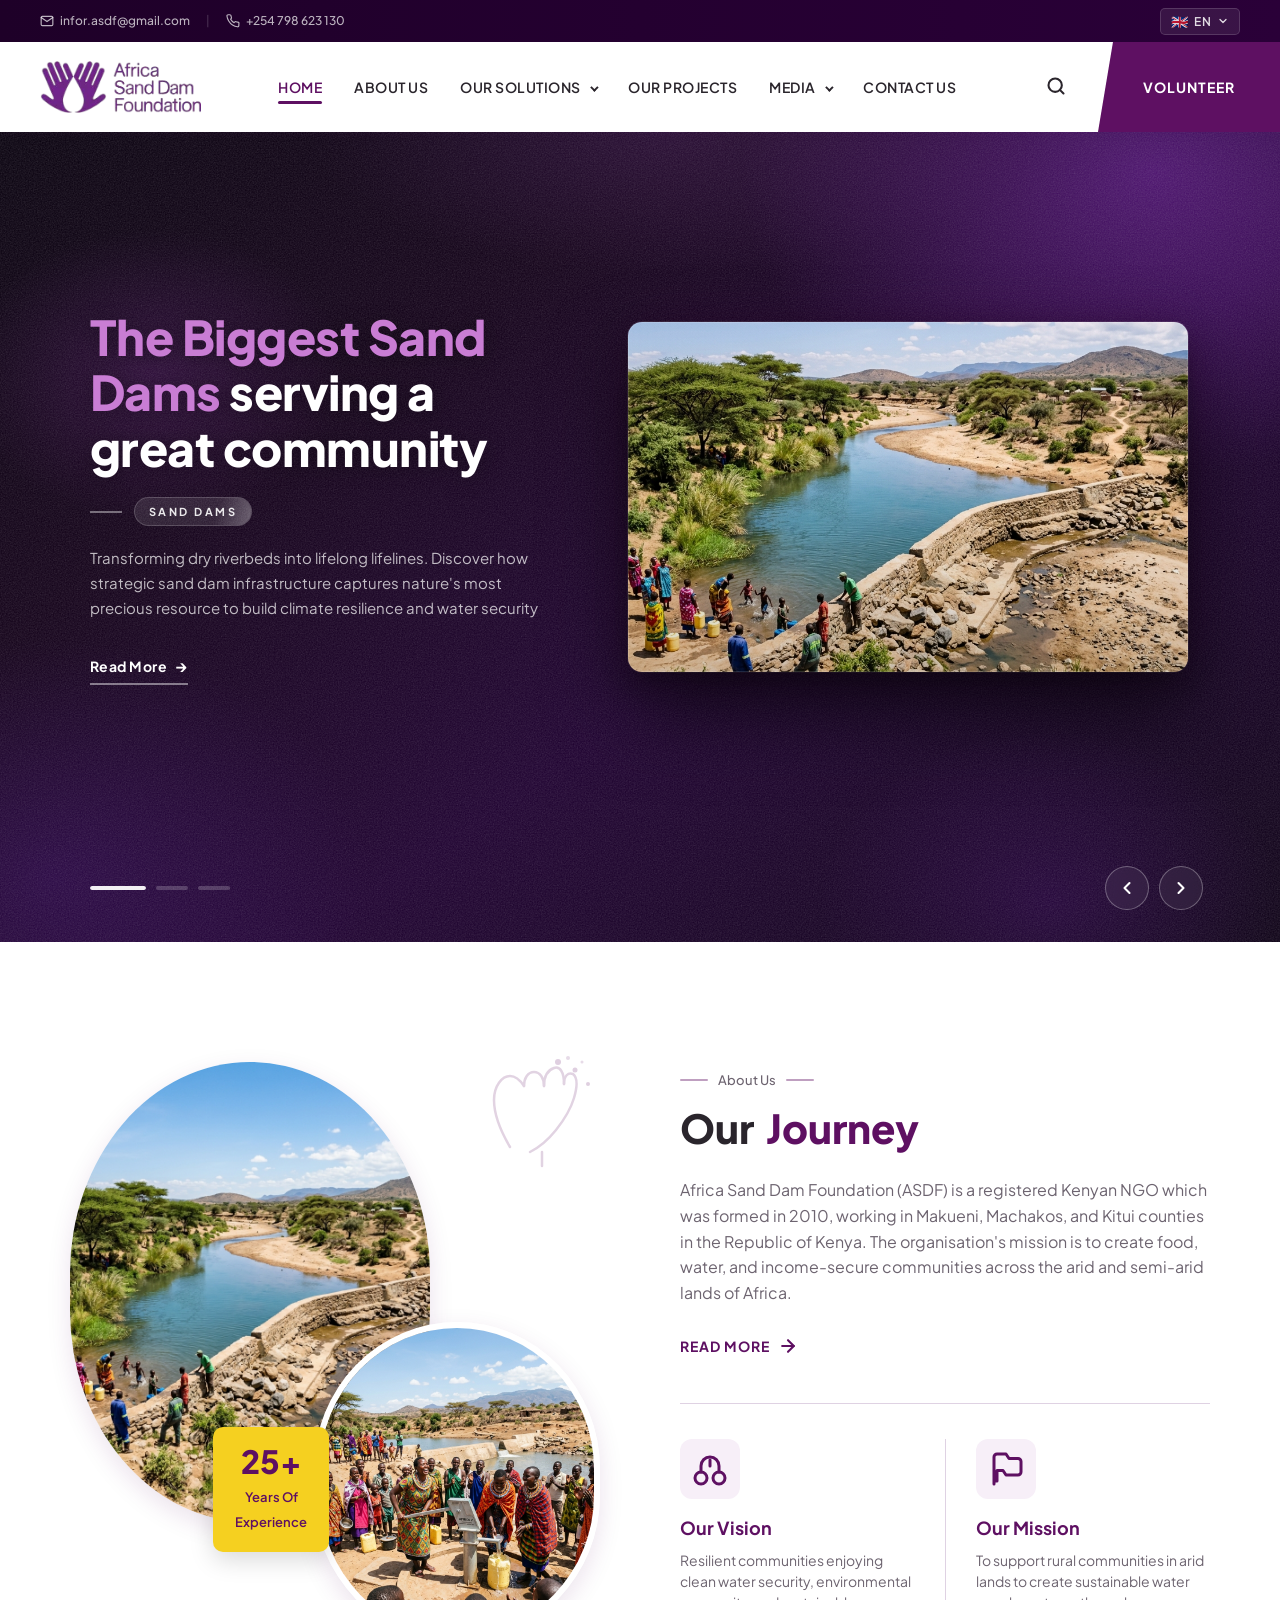
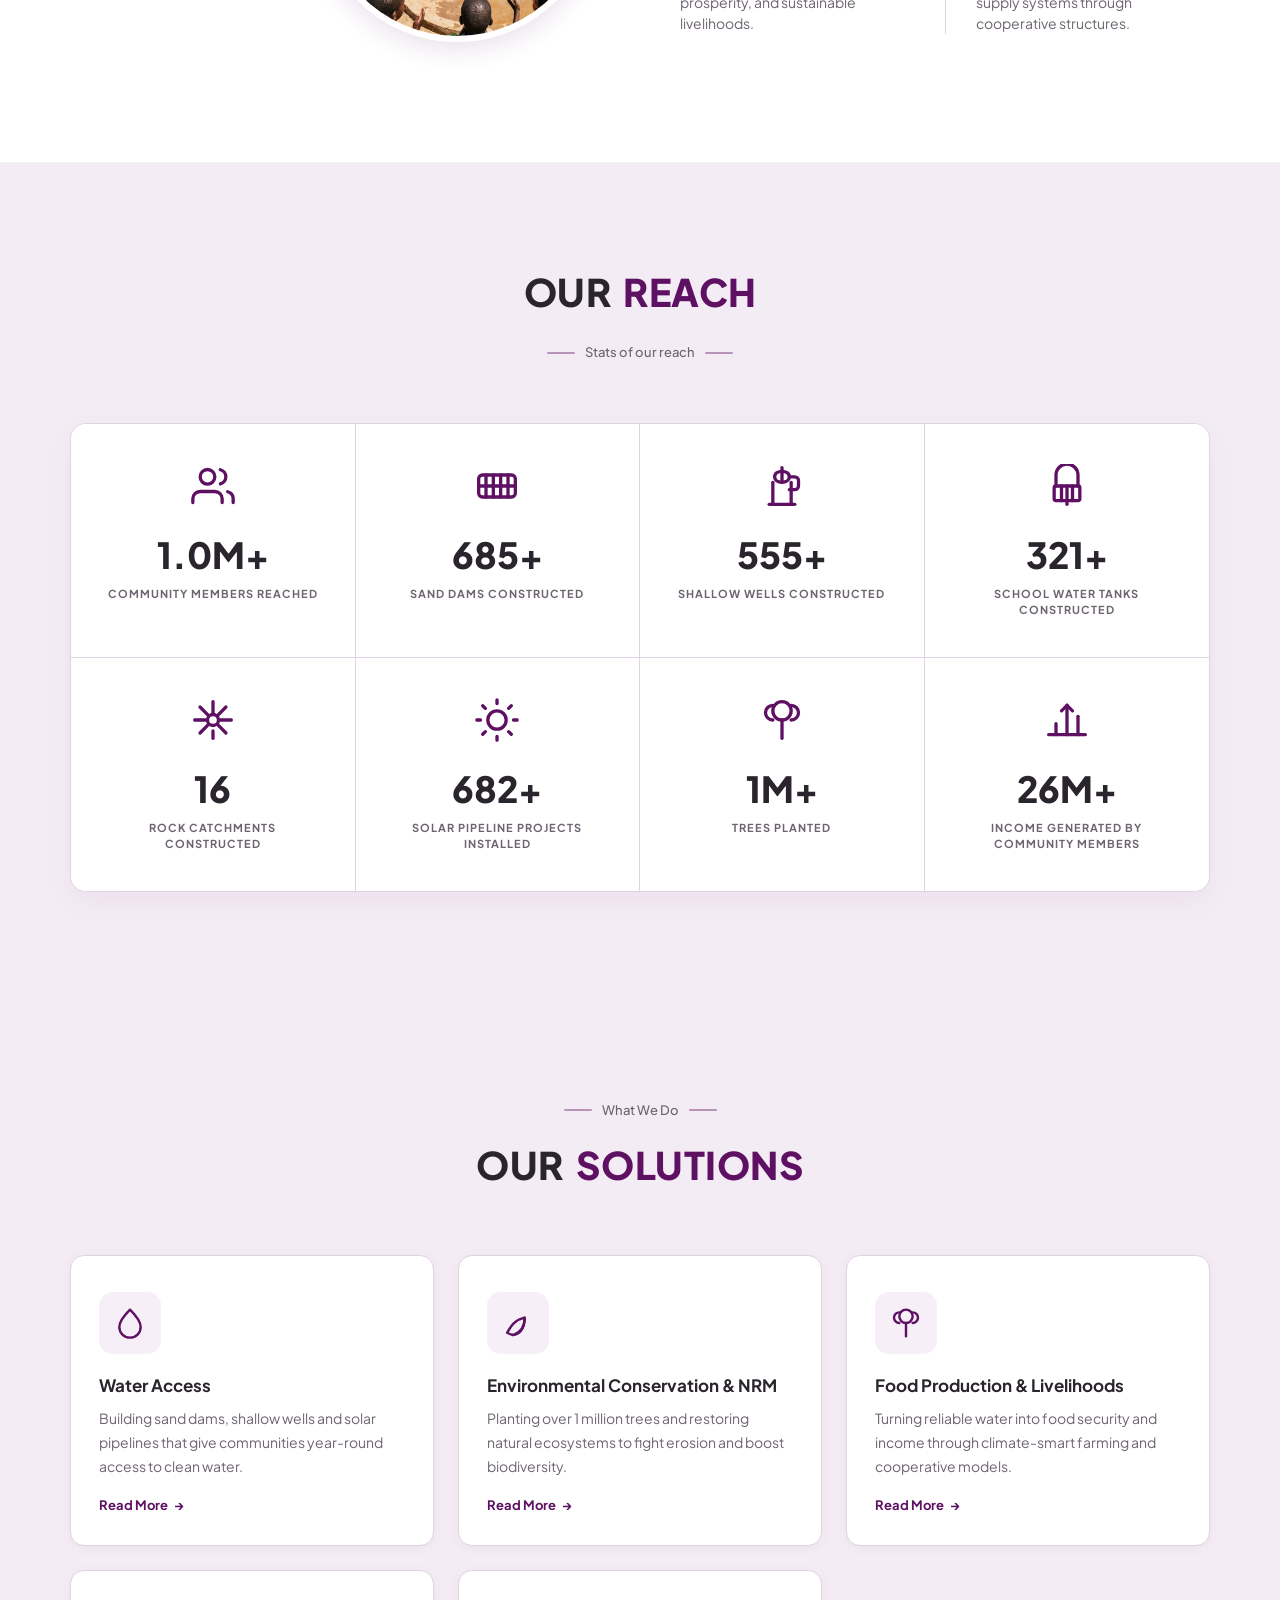
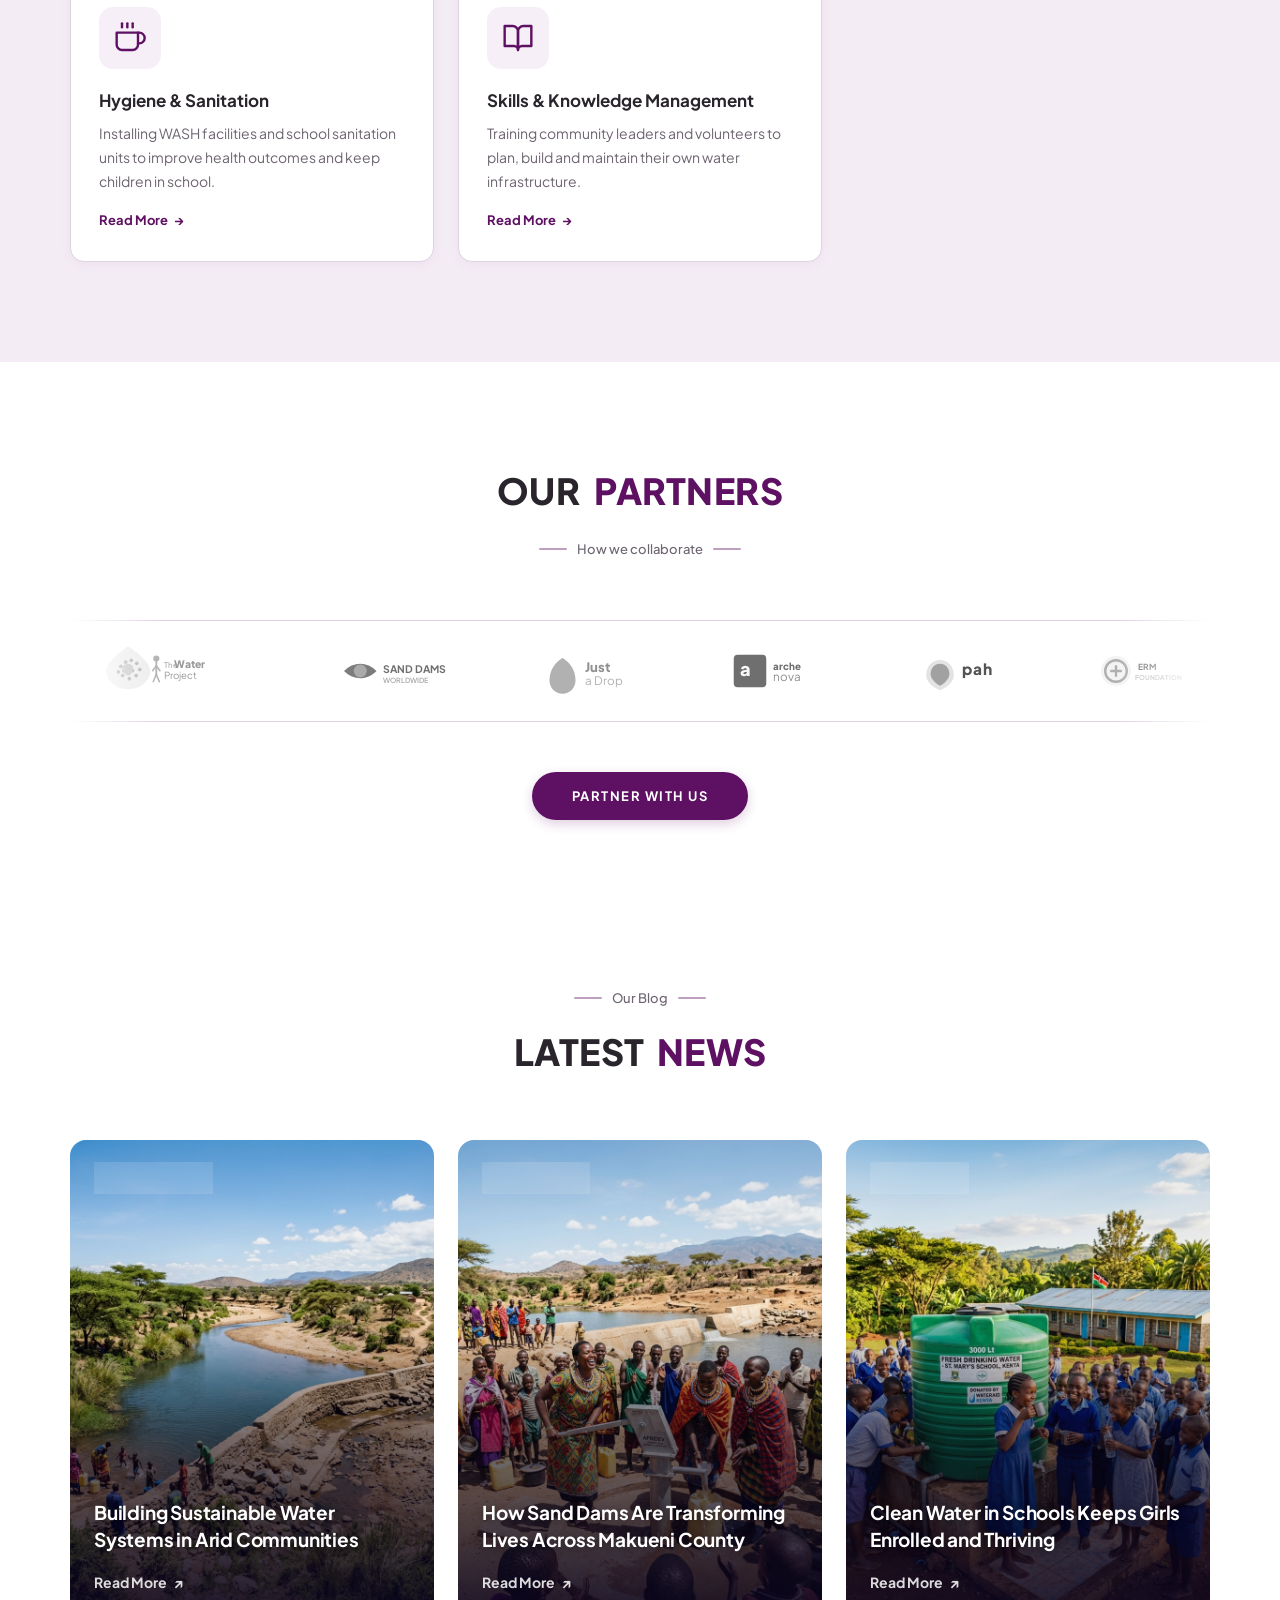
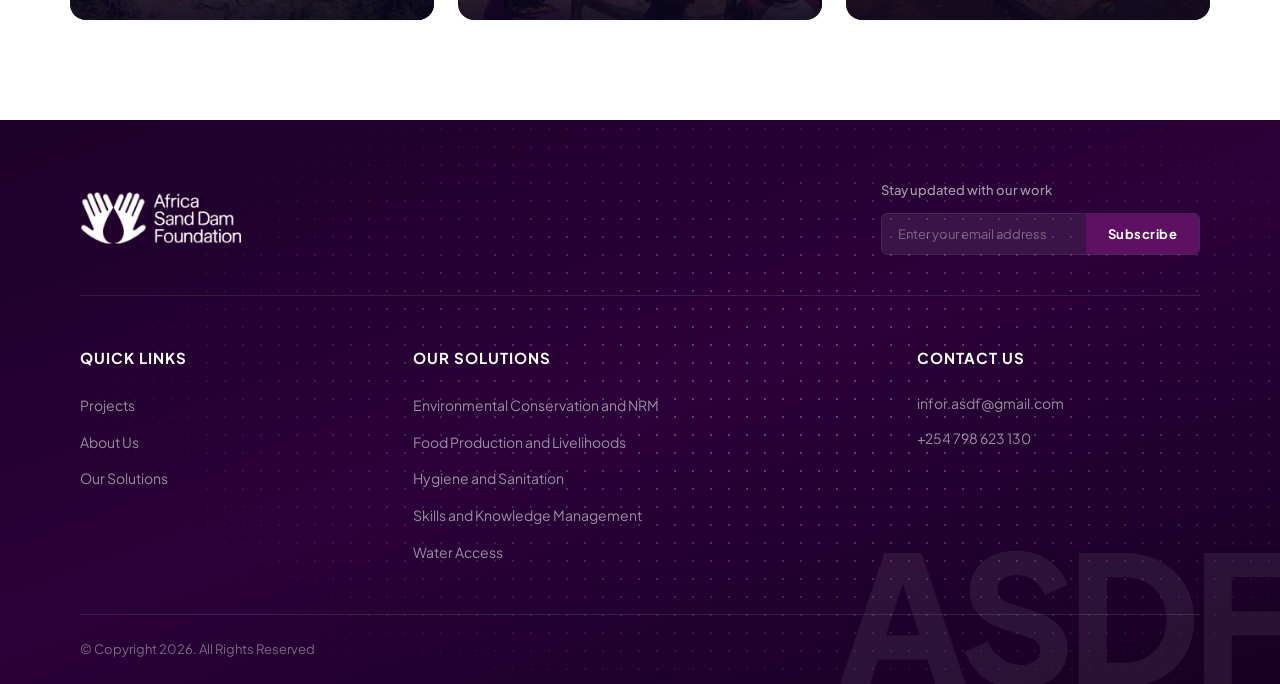
==== commit 5e6586a2: "second commit" ====
--- a/index.html
+++ b/index.html
@@ -62,24 +62,24 @@
           <li class="nav-dropdown-wrap">
             <a href="#solutions" class="nav-item dropdown-trigger">Our Solutions <span class="chevron"></span></a>
             <div class="nav-dropdown">
-              <a href="#solutions" class="dropdown-item">
+              <a href="solution-environmental-conservation.html" class="dropdown-item">
                 <span class="dropdown-label">Environmental Conservation and NRM</span>
               </a>
-              <a href="#solutions" class="dropdown-item">
+              <a href="solution-food-production.html" class="dropdown-item">
                 <span class="dropdown-label">Food Production and Livelihoods</span>
               </a>
-              <a href="#solutions" class="dropdown-item">
+              <a href="solution-hygiene-sanitation.html" class="dropdown-item">
                 <span class="dropdown-label">Hygiene and Sanitation</span>
               </a>
-              <a href="#solutions" class="dropdown-item">
+              <a href="solution-skills-knowledge.html" class="dropdown-item">
                 <span class="dropdown-label">Skills and Knowledge Management</span>
               </a>
-              <a href="#solutions" class="dropdown-item">
+              <a href="solution-water-access.html" class="dropdown-item">
                 <span class="dropdown-label">Water Access</span>
               </a>
             </div>
           </li>
-          <li><a href="#projects" class="nav-item">Our Projects</a></li>
+          <li><a href="projects.html" class="nav-item">Our Projects</a></li>
           <li class="nav-dropdown-wrap">
             <a href="#" class="nav-item dropdown-trigger">Media <span class="chevron"></span></a>
             <div class="nav-dropdown">
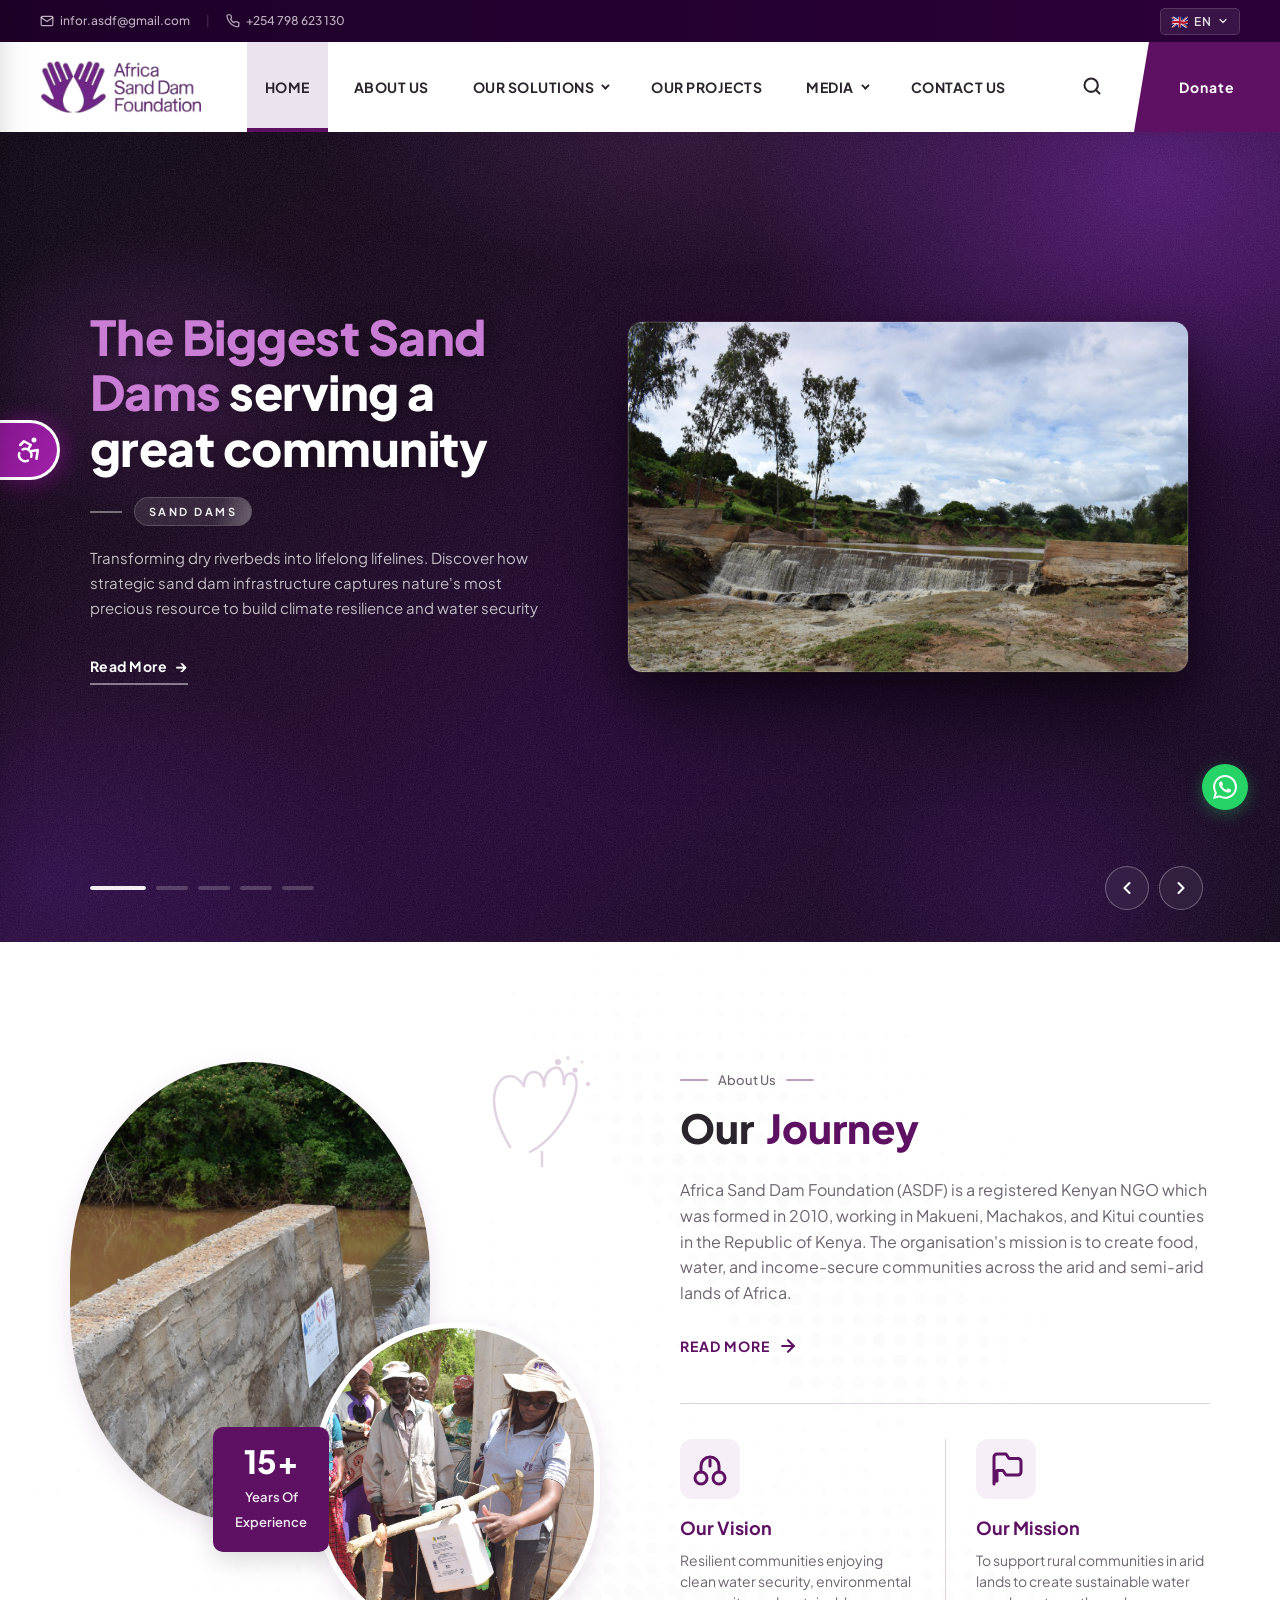
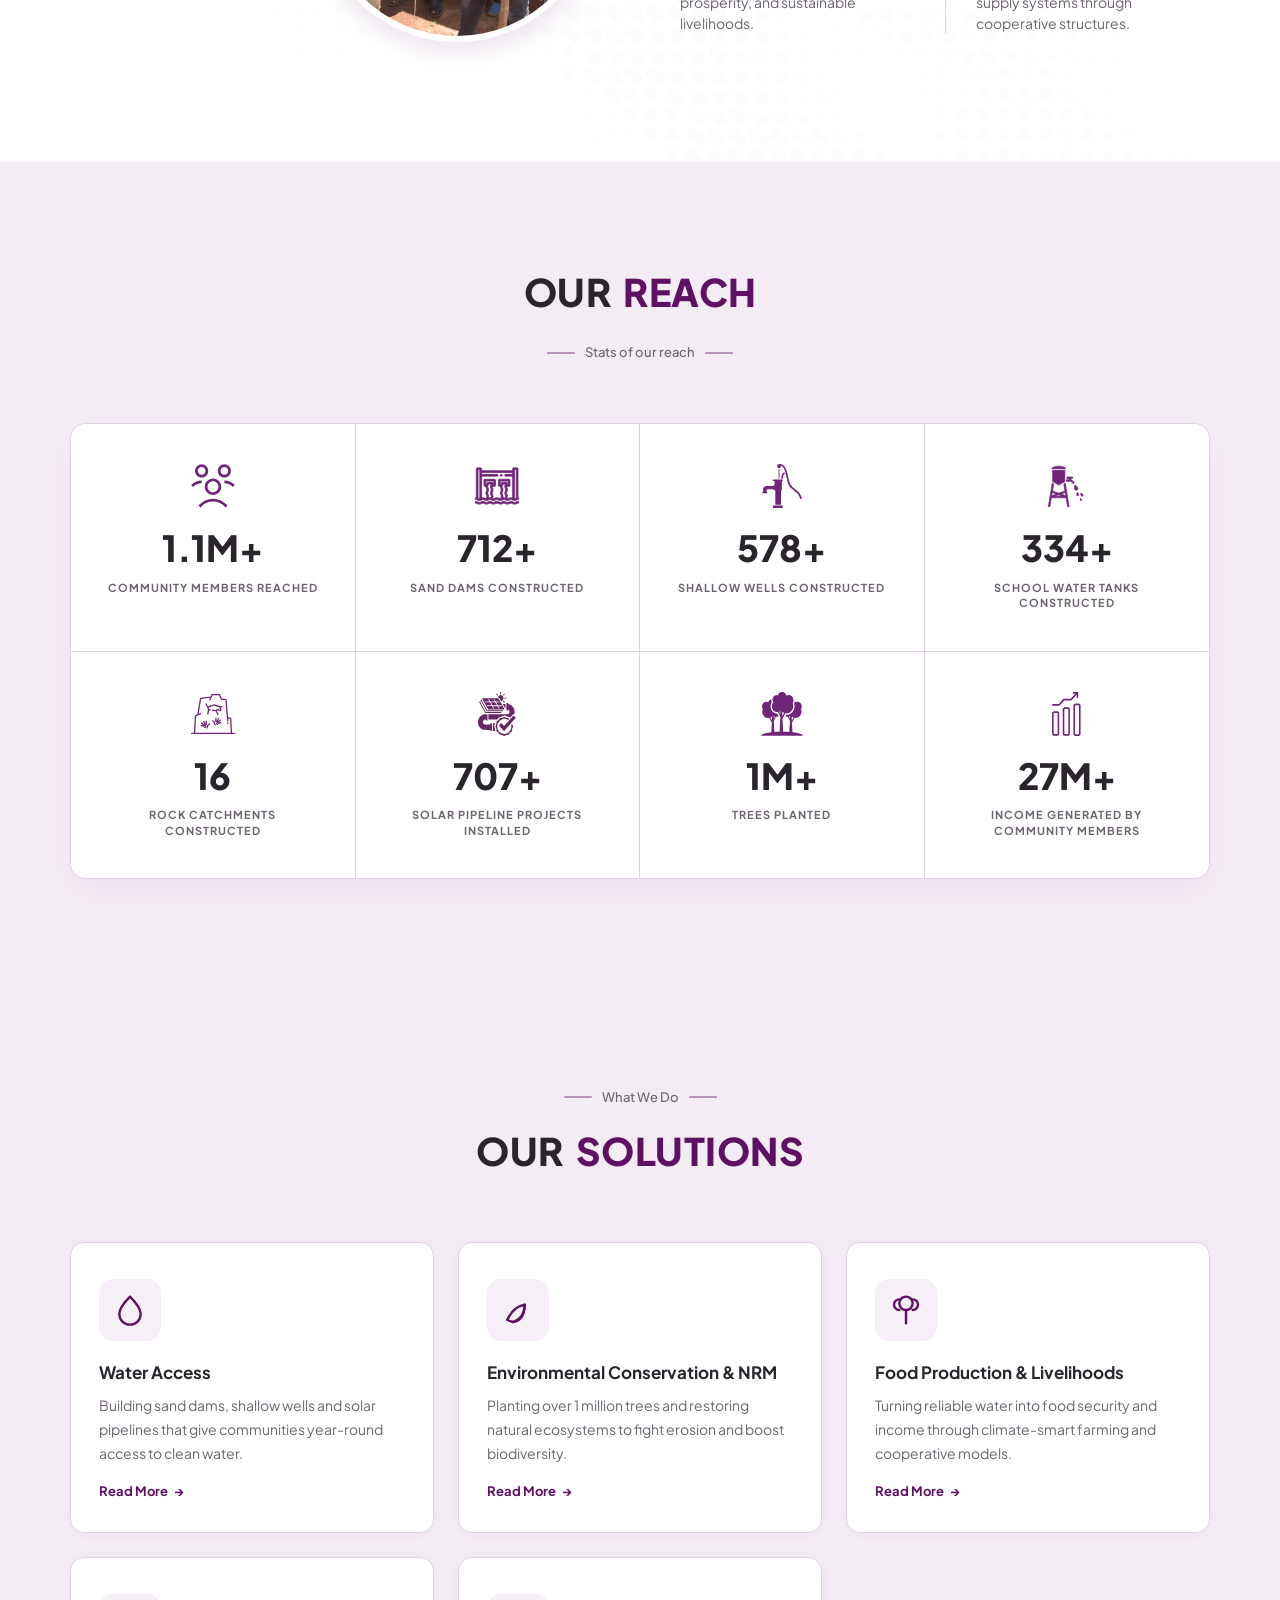
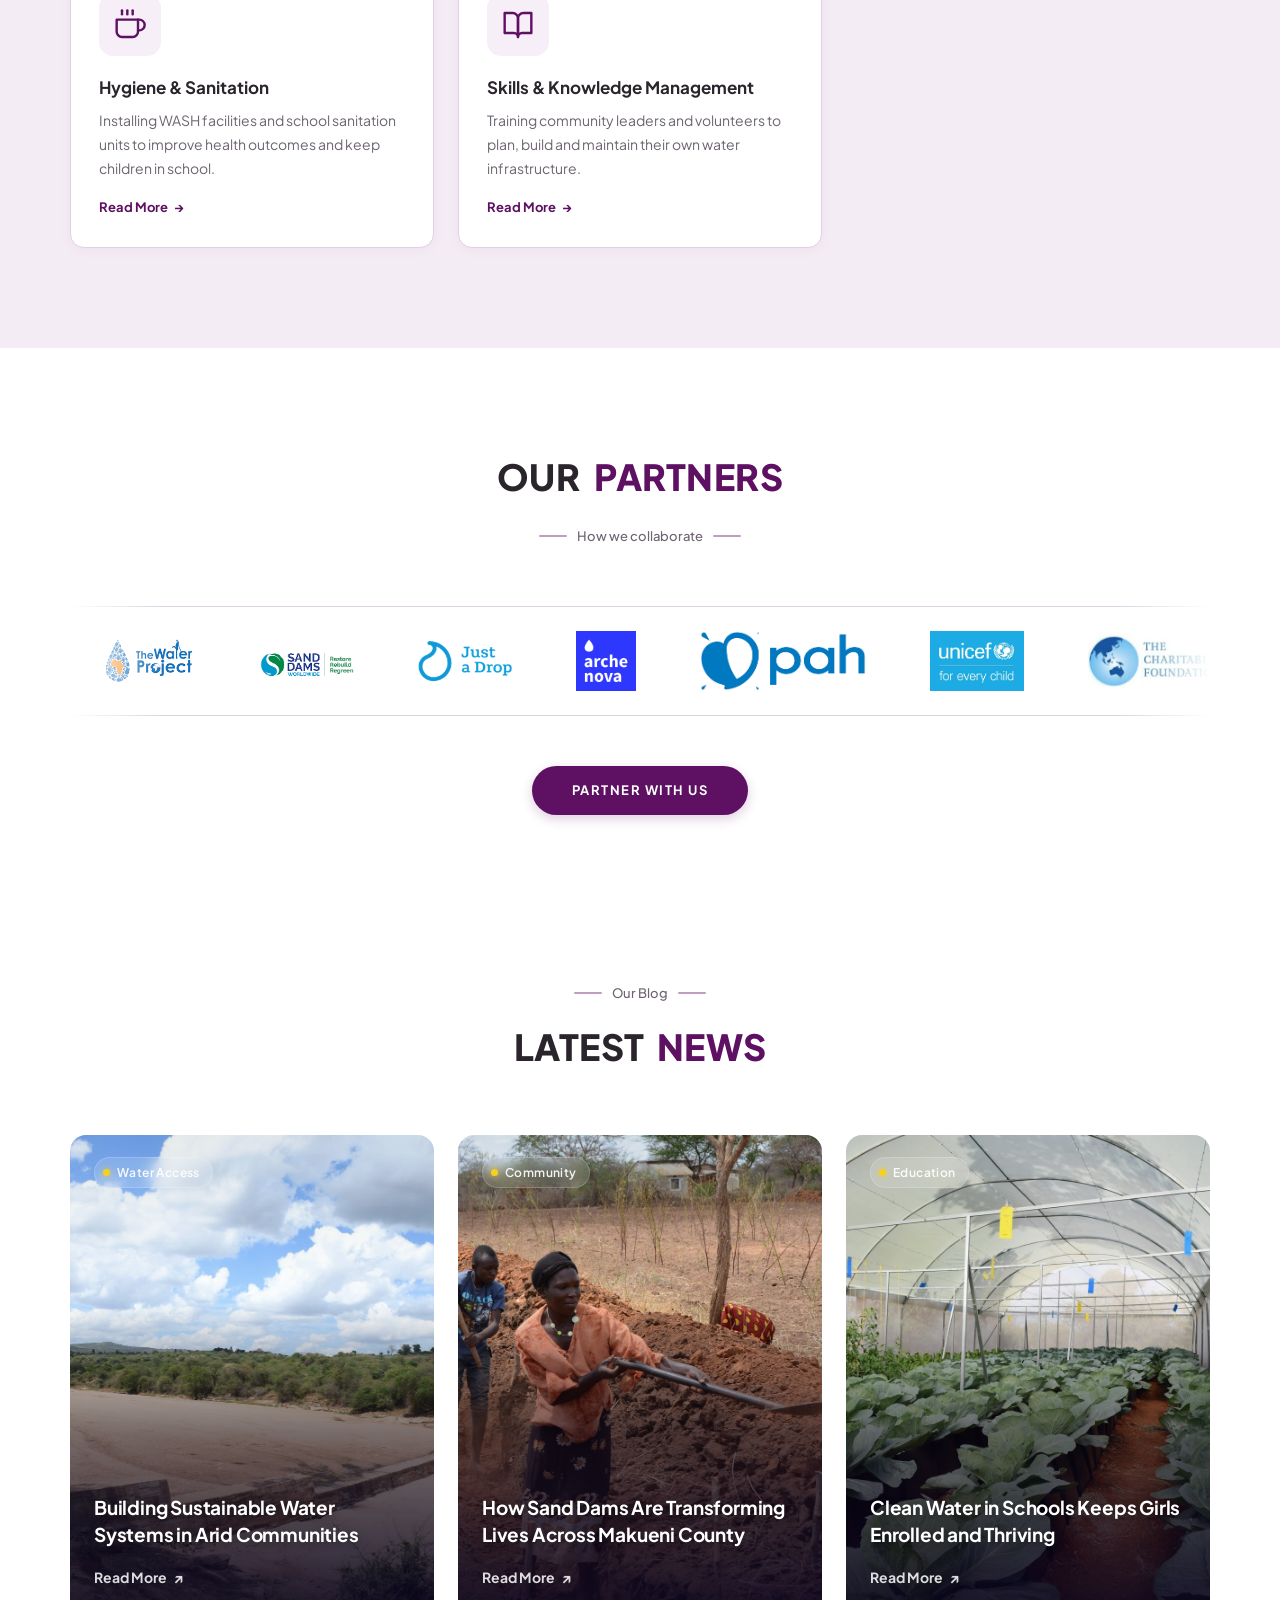
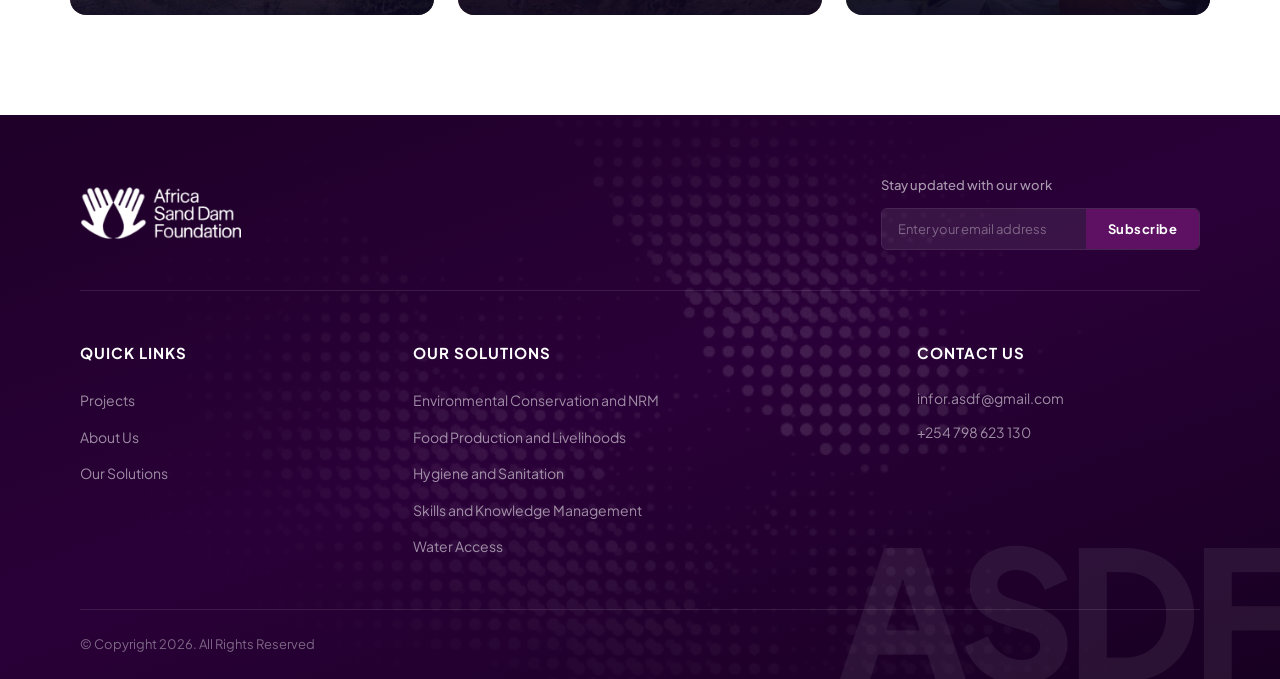
==== commit 84f1f52d: "Second commit" ====
--- a/index.html
+++ b/index.html
@@ -1,4 +1,4 @@
-﻿<!DOCTYPE html>
+<!DOCTYPE html>
 <html lang="en">
 <head>
   <meta charset="UTF-8">
@@ -11,6 +11,7 @@
   <link href="https://fonts.googleapis.com/css2?family=Plus+Jakarta+Sans:wght@300;400;500;600;700;800&display=swap" rel="stylesheet">
   <link rel="icon" type="image/png" href="images/ASDF-high-rez.png">
   <link rel="stylesheet" href="style.css">
+  <link rel="stylesheet" href="accessibility.css">
 </head>
 <body>
 
@@ -37,7 +38,6 @@
           </button>
           <div class="lang-dropdown" id="langDropdown">
             <button class="lang-option active" data-lang="en" data-flag="&#127468;&#127463;" data-label="EN">&#127468;&#127463; English</button>
-            <button class="lang-option" data-lang="fr" data-flag="&#127467;&#127479;" data-label="FR">&#127467;&#127479; Français</button>
             <button class="lang-option" data-lang="sw" data-flag="&#127472;&#127466;" data-label="SW">&#127472;&#127466; Kiswahili</button>
           </div>
         </div>
@@ -100,8 +100,8 @@
           </svg>
         </button>
         <div class="donate-banner-wrapper">
-          <a href="#donate" class="donate-btn">
-            <span>VOLUNTEER</span>
+          <a href="donate.html" class="donate-btn">
+            <span>Donate</span>
           </a>
         </div>
       </div>
@@ -133,7 +133,7 @@
           </div>
           <div class="slide-image-col">
             <div class="slide-image-card">
-              <img src="images/hero-1.png" alt="Sand Dams">
+              <img src="images/asdf-web/Water%20Access/Sand%20dams/ASDF_Complete%20SDs%20(24).JPG" alt="Sand Dams">
             </div>
           </div>
         </div>
@@ -153,7 +153,7 @@
           </div>
           <div class="slide-image-col">
             <div class="slide-image-card">
-              <img src="images/hero-2.png" alt="Community">
+              <img src="images/asdf-web/Food%20Production%20and%20Livelihoods/Drought%20Tolerant%20Seeds/ASDF_Kangila%20women%20SHG_Seed%20distribution%20(2).JPG" alt="Community">
             </div>
           </div>
         </div>
@@ -173,7 +173,47 @@
           </div>
           <div class="slide-image-col">
             <div class="slide-image-card">
-              <img src="images/hero-3.png" alt="Schools">
+              <img src="images/asdf-web/Water%20Access/School%20Water%20Tanks/ASDF_Ngaa%20Pri%20WT%20(1).JPG" alt="Schools">
+            </div>
+          </div>
+        </div>
+      </div>
+
+      <!-- Slide 4 -->
+      <div class="slide">
+        <div class="slide-inner">
+          <div class="slide-text-col">
+            <h1 class="slide-title"><span class="title-accent">Restoring</span> the Environment</h1>
+            <div class="slide-tag-row">
+              <span class="slide-tag-line"></span>
+              <span class="slide-tag">Conservation</span>
+            </div>
+            <p class="slide-desc">Promoting agro-forestry and sustainable farming to restore degraded lands and improve livelihoods.</p>
+            <a href="solution-environmental-conservation.html" class="slide-cta">Learn More</a>
+          </div>
+          <div class="slide-image-col">
+            <div class="slide-image-card">
+              <img src="images/asdf-web/Environmental%20Conservation%20and%20NRM/Agro-Forestry/DSC_7185.JPG" alt="Conservation">
+            </div>
+          </div>
+        </div>
+      </div>
+
+      <!-- Slide 5 -->
+      <div class="slide">
+        <div class="slide-inner">
+          <div class="slide-text-col">
+            <h1 class="slide-title"><span class="title-accent">Innovative</span> Solar Pumping</h1>
+            <div class="slide-tag-row">
+              <span class="slide-tag-line"></span>
+              <span class="slide-tag">Solar Energy</span>
+            </div>
+            <p class="slide-desc">Harnessing solar power to pump clean water closer to homes, saving time and energy for families.</p>
+            <a href="solution-water-access.html" class="slide-cta">Explore Solutions</a>
+          </div>
+          <div class="slide-image-col">
+            <div class="slide-image-card">
+              <img src="images/asdf-web/Water%20Access/Solar%20Pipelines/ASDF_Solar%20Pipelines%20(1).JPG" alt="Solar Pumping">
             </div>
           </div>
         </div>
@@ -185,6 +225,8 @@
           <button class="indicator active" data-slide="0" aria-label="Go to slide 1"></button>
           <button class="indicator" data-slide="1" aria-label="Go to slide 2"></button>
           <button class="indicator" data-slide="2" aria-label="Go to slide 3"></button>
+          <button class="indicator" data-slide="3" aria-label="Go to slide 4"></button>
+          <button class="indicator" data-slide="4" aria-label="Go to slide 5"></button>
         </div>
         <div class="slider-arrows">
           <button class="arrow-btn" id="prevBtn" aria-label="Previous slide">
@@ -227,17 +269,17 @@
 
           <!-- Large oval image -->
           <div class="visual-oval-large">
-            <div class="oval-bg" style="background-image: url('images/hero-1.png');"></div>
+            <div class="oval-bg" style="background-image: url('images/asdf-web/Water%20Access/Sand%20dams/ASDF_Complete%20SDs%20(43).JPG');"></div>
           </div>
 
           <!-- Small oval image -->
           <div class="visual-oval-small">
-            <div class="oval-bg" style="background-image: url('images/hero-2.png');"></div>
+            <div class="oval-bg" style="background-image: url('images/asdf-web/Hygiene%20and%20Sanitation/ASDF_WASH%20Training%20(2).JPG');"></div>
           </div>
 
           <!-- Experience badge -->
           <div class="experience-badge">
-            <span class="badge-number">25+</span>
+            <span class="badge-number">15+</span>
             <span class="badge-label">Years Of<br>Experience</span>
           </div>
 
@@ -313,12 +355,7 @@
         <!-- Cell 1 -->
         <div class="reach-cell">
           <div class="cell-icon">
-            <svg width="44" height="44" viewBox="0 0 24 24" fill="none" stroke="currentColor" stroke-width="1.8" stroke-linecap="round" stroke-linejoin="round">
-              <path d="M17 21v-2a4 4 0 0 0-4-4H5a4 4 0 0 0-4 4v2"></path>
-              <circle cx="9" cy="7" r="4"></circle>
-              <path d="M23 21v-2a4 4 0 0 0-3-3.87"></path>
-              <path d="M16 3.13a4 4 0 0 1 0 7.75"></path>
-            </svg>
+            <img src="images/icons/community-members-reached.svg" alt="" width="44" height="44">
           </div>
           <div class="cell-number" data-target="1100000" data-suffix="M+">0</div>
           <div class="cell-label">COMMUNITY MEMBERS REACHED</div>
@@ -327,14 +364,7 @@
         <!-- Cell 2 -->
         <div class="reach-cell">
           <div class="cell-icon">
-            <svg width="44" height="44" viewBox="0 0 24 24" fill="none" stroke="currentColor" stroke-width="1.8" stroke-linecap="round" stroke-linejoin="round">
-              <rect x="2" y="6" width="20" height="12" rx="2"></rect>
-              <path d="M6 18V6"></path>
-              <path d="M10 18V6"></path>
-              <path d="M14 18V6"></path>
-              <path d="M18 18V6"></path>
-              <path d="M2 12h20"></path>
-            </svg>
+            <img src="images/icons/sand-dams-constructed.svg" alt="" width="44" height="44">
           </div>
           <div class="cell-number" data-target="734" data-suffix="+">0</div>
           <div class="cell-label">SAND DAMS CONSTRUCTED</div>
@@ -343,14 +373,7 @@
         <!-- Cell 3 -->
         <div class="reach-cell">
           <div class="cell-icon">
-            <svg width="44" height="44" viewBox="0 0 24 24" fill="none" stroke="currentColor" stroke-width="1.8" stroke-linecap="round" stroke-linejoin="round">
-              <path d="M7 10v12"></path>
-              <path d="M17 10v12"></path>
-              <path d="M5 22h14"></path>
-              <path d="M12 2v8"></path>
-              <path d="M12 10c2 0 4-1 4-3s-2-3-4-3-4 1-4 3 2 3 4 3z"></path>
-              <path d="M16 7h3a2 2 0 0 1 2 2v3a2 2 0 0 1-2 2h-3"></path>
-            </svg>
+            <img src="images/icons/shallow-wells-constructed.svg" alt="" width="44" height="44">
           </div>
           <div class="cell-number" data-target="598" data-suffix="+">0</div>
           <div class="cell-label">SHALLOW WELLS CONSTRUCTED</div>
@@ -359,13 +382,7 @@
         <!-- Cell 4 -->
         <div class="reach-cell">
           <div class="cell-icon">
-            <svg width="44" height="44" viewBox="0 0 24 24" fill="none" stroke="currentColor" stroke-width="1.8" stroke-linecap="round" stroke-linejoin="round">
-              <path d="M12 22V12"></path>
-              <path d="M18 12V6a6 6 0 0 0-12 0v6"></path>
-              <rect x="5" y="12" width="14" height="8" rx="1"></rect>
-              <path d="M9 12v8"></path>
-              <path d="M15 12v8"></path>
-            </svg>
+            <img src="images/icons/school-water-tanks-constructed.svg" alt="" width="44" height="44">
           </div>
           <div class="cell-number" data-target="346" data-suffix="+">0</div>
           <div class="cell-label">SCHOOL WATER TANKS CONSTRUCTED</div>
@@ -374,17 +391,7 @@
         <!-- Cell 5 -->
         <div class="reach-cell">
           <div class="cell-icon">
-            <svg width="44" height="44" viewBox="0 0 24 24" fill="none" stroke="currentColor" stroke-width="1.8" stroke-linecap="round" stroke-linejoin="round">
-              <path d="M12 2v6"></path>
-              <path d="M12 18v4"></path>
-              <path d="M4.93 4.93l4.24 4.24"></path>
-              <path d="M14.83 14.83l4.24 4.24"></path>
-              <path d="M2 12h6"></path>
-              <path d="M16 12h6"></path>
-              <path d="M19.07 4.93l-4.24 4.24"></path>
-              <path d="M9.17 14.83l-4.24 4.24"></path>
-              <circle cx="12" cy="12" r="3"></circle>
-            </svg>
+            <img src="images/icons/rock-catchments-constructed.svg" alt="" width="44" height="44">
           </div>
           <div class="cell-number" data-target="17" data-suffix="">0</div>
           <div class="cell-label">ROCK CATCHMENTS CONSTRUCTED</div>
@@ -393,10 +400,7 @@
         <!-- Cell 6 -->
         <div class="reach-cell">
           <div class="cell-icon">
-            <svg width="44" height="44" viewBox="0 0 24 24" fill="none" stroke="currentColor" stroke-width="1.8" stroke-linecap="round" stroke-linejoin="round">
-              <circle cx="12" cy="12" r="5"></circle>
-              <path d="M12 1v2M12 21v2M4.22 4.22l1.42 1.42M18.36 18.36l1.42 1.42M1 12h2M21 12h2M4.22 19.78l1.42-1.42M18.36 5.64l1.42-1.42"></path>
-            </svg>
+            <img src="images/icons/solar-pipeline-projects-installed.svg" alt="" width="44" height="44">
           </div>
           <div class="cell-number" data-target="734" data-suffix="+">0</div>
           <div class="cell-label">SOLAR PIPELINE PROJECTS INSTALLED</div>
@@ -405,12 +409,7 @@
         <!-- Cell 7 -->
         <div class="reach-cell">
           <div class="cell-icon">
-            <svg width="44" height="44" viewBox="0 0 24 24" fill="none" stroke="currentColor" stroke-width="1.8" stroke-linecap="round" stroke-linejoin="round">
-              <path d="M12 22V12"></path>
-              <path d="M12 12a5 5 0 0 0 5-5c0-2.8-2.2-5-5-5s-5 2.2-5 5a5 5 0 0 0 5 5z"></path>
-              <path d="M17 12a4 4 0 0 0 4-4c0-2.2-1.8-4-4-4"></path>
-              <path d="M7 12a4 4 0 0 1-4-4c0-2.2 1.8-4 4-4"></path>
-            </svg>
+            <img src="images/icons/trees-planted.svg" alt="" width="44" height="44">
           </div>
           <div class="cell-number" data-target="1000000" data-suffix="M+">0</div>
           <div class="cell-label">TREES PLANTED</div>
@@ -419,14 +418,7 @@
         <!-- Cell 8 -->
         <div class="reach-cell">
           <div class="cell-icon">
-            <svg width="44" height="44" viewBox="0 0 24 24" fill="none" stroke="currentColor" stroke-width="1.8" stroke-linecap="round" stroke-linejoin="round">
-              <path d="M18 20V10"></path>
-              <path d="M12 20V4"></path>
-              <path d="M6 20v-6"></path>
-              <path d="M2 20h20"></path>
-              <path d="M12 4l3 3"></path>
-              <path d="M12 4L9 7"></path>
-            </svg>
+            <img src="images/icons/income-generated-by-community-members.svg" alt="" width="44" height="44">
           </div>
           <div class="cell-number" data-target="28000000" data-suffix="M+">0</div>
           <div class="cell-label">INCOME GENERATED BY COMMUNITY MEMBERS</div>
@@ -514,146 +506,28 @@
 
           <!-- Set 1 -->
           <div class="marquee-set" aria-hidden="false">
-
-            <!-- The Water Project -->
-            <div class="partner-logo">
-              <svg width="160" height="52" viewBox="0 0 260 85" xmlns="http://www.w3.org/2000/svg">
-                <!-- Drop outline filled with dot-people -->
-                <path d="M42,72 C20,72 6,57 6,42 C6,25 42,2 42,2 C42,2 78,25 78,42 C78,57 64,72 42,72Z" fill="#d0e8f5"/>
-                <!-- Dot cluster inside drop -->
-                <circle cx="30" cy="35" r="3" fill="#4a9fc8"/><circle cx="38" cy="28" r="3" fill="#4a9fc8"/><circle cx="47" cy="25" r="3" fill="#4a9fc8"/>
-                <circle cx="56" cy="30" r="3" fill="#4a9fc8"/><circle cx="61" cy="40" r="3" fill="#4a9fc8"/><circle cx="55" cy="50" r="3" fill="#4a9fc8"/>
-                <circle cx="44" cy="55" r="3" fill="#4a9fc8"/><circle cx="33" cy="50" r="3" fill="#4a9fc8"/><circle cx="26" cy="44" r="3" fill="#4a9fc8"/>
-                <circle cx="42" cy="42" r="3" fill="#4a9fc8"/><circle cx="35" cy="42" r="3" fill="#4a9fc8"/><circle cx="49" cy="42" r="3" fill="#4a9fc8"/>
-                <!-- Africa shape inside drop -->
-                <path d="M37,32 C34,33 32,36 33,40 C34,44 36,47 39,49 C41,50 43,50 45,49 C47,47 49,44 50,41 C51,37 49,33 46,32 C43,31 40,31 37,32Z" fill="#f4a621"/>
-                <!-- Person figure right of drop -->
-                <circle cx="88" cy="22" r="5" fill="#4a9fc8"/>
-                <line x1="88" y1="27" x2="88" y2="48" stroke="#4a9fc8" stroke-width="3" stroke-linecap="round"/>
-                <line x1="88" y1="34" x2="82" y2="42" stroke="#4a9fc8" stroke-width="2.5" stroke-linecap="round"/>
-                <line x1="88" y1="34" x2="94" y2="42" stroke="#4a9fc8" stroke-width="2.5" stroke-linecap="round"/>
-                <line x1="88" y1="48" x2="83" y2="60" stroke="#4a9fc8" stroke-width="2.5" stroke-linecap="round"/>
-                <line x1="88" y1="48" x2="93" y2="60" stroke="#4a9fc8" stroke-width="2.5" stroke-linecap="round"/>
-                <!-- Text -->
-                <text x="100" y="38" font-family="'Plus Jakarta Sans',sans-serif" font-size="13" font-weight="400" fill="#2a7db5">The</text>
-                <text x="117" y="38" font-family="'Plus Jakarta Sans',sans-serif" font-size="17" font-weight="800" fill="#2a7db5">Water</text>
-                <text x="100" y="56" font-family="'Plus Jakarta Sans',sans-serif" font-size="16" font-weight="400" fill="#2a7db5">Project</text>
-              </svg>
-            </div>
-
-            <!-- Sand Dams Worldwide -->
-            <div class="partner-logo">
-              <svg width="140" height="52" viewBox="0 0 200 80" xmlns="http://www.w3.org/2000/svg">
-                <path d="M20,40 C35,25 55,25 70,40 C55,55 35,55 20,40 Z" fill="#2d3142" opacity="0.9"/>
-                <circle cx="45" cy="40" r="10" fill="#e76f51"/>
-                <text x="80" y="43" font-family="'Plus Jakarta Sans', sans-serif" font-size="16" font-weight="700" fill="#2d3142">SAND DAMS</text>
-                <text x="80" y="58" font-family="'Plus Jakarta Sans', sans-serif" font-size="11" font-weight="600" fill="#e76f51">WORLDWIDE</text>
-              </svg>
-            </div>
-
-            <!-- Just a Drop -->
-            <div class="partner-logo">
-              <svg width="130" height="52" viewBox="0 0 200 80" xmlns="http://www.w3.org/2000/svg">
-                <path d="M30,55 C30,30 50,20 50,20 C50,20 70,30 70,55 C70,66 61,75 50,75 C39,75 30,66 30,55 Z" fill="#00b4d8"/>
-                <text x="85" y="42" font-family="'Plus Jakarta Sans', sans-serif" font-size="20" font-weight="800" fill="#0077b6">Just</text>
-                <text x="85" y="62" font-family="'Plus Jakarta Sans', sans-serif" font-size="18" font-weight="400" fill="#00b4d8">a Drop</text>
-              </svg>
-            </div>
-
-            <!-- Archenova -->
-            <div class="partner-logo">
-              <svg width="130" height="52" viewBox="0 0 200 80" xmlns="http://www.w3.org/2000/svg">
-                <rect x="15" y="15" width="50" height="50" rx="6" fill="#1d3557"/>
-                <text x="24" y="47" font-family="'Plus Jakarta Sans', sans-serif" font-size="28" font-weight="800" fill="#f1faee">a</text>
-                <text x="75" y="38" font-family="'Plus Jakarta Sans', sans-serif" font-size="15" font-weight="800" fill="#1d3557">arche</text>
-                <text x="75" y="55" font-family="'Plus Jakarta Sans', sans-serif" font-size="18" font-weight="400" fill="#e63946">nova</text>
-              </svg>
-            </div>
-
-            <!-- PAH -->
-            <div class="partner-logo">
-              <svg width="110" height="52" viewBox="0 0 200 80" xmlns="http://www.w3.org/2000/svg">
-                <path d="M40,20 C25,20 15,32 15,48 C15,65 40,75 40,75 C40,75 65,65 65,48 C65,32 55,20 40,20 Z" fill="#0096c7" opacity="0.3"/>
-                <path d="M40,27 C30,27 23,35 23,46 C23,58 40,67 40,67 C40,67 57,58 57,46 C57,35 50,27 40,27 Z" fill="#0096c7"/>
-                <text x="80" y="48" font-family="'Plus Jakarta Sans', sans-serif" font-size="28" font-weight="800" fill="#03045e" letter-spacing="2">pah</text>
-              </svg>
-            </div>
-
-            <!-- ERM Foundation -->
-            <div class="partner-logo">
-              <svg width="120" height="52" viewBox="0 0 200 80" xmlns="http://www.w3.org/2000/svg">
-                <circle cx="40" cy="40" r="25" fill="#f77f00" opacity="0.15"/>
-                <circle cx="40" cy="40" r="18" fill="none" stroke="#f77f00" stroke-width="4"/>
-                <path d="M32,40 L48,40" stroke="#f77f00" stroke-width="4" stroke-linecap="round"/>
-                <path d="M40,32 L40,48" stroke="#f77f00" stroke-width="4" stroke-linecap="round"/>
-                <text x="76" y="38" font-family="'Plus Jakarta Sans', sans-serif" font-size="14" font-weight="700" fill="#2b2d42">ERM</text>
-                <text x="72" y="55" font-family="'Plus Jakarta Sans', sans-serif" font-size="11" font-weight="600" fill="#8d99ae">FOUNDATION</text>
-              </svg>
-            </div>
-
+            <div class="partner-logo"><img src="images/partners/the-water-project.png" alt="The Water Project"></div>
+            <div class="partner-logo"><img src="images/partners/sand-dams-worldwide.png" alt="Sand Dams Worldwide"></div>
+            <div class="partner-logo"><img src="images/partners/just-a-drop.png" alt="Just a Drop"></div>
+            <div class="partner-logo"><img src="images/partners/arche-nova.png" alt="arche noVa"></div>
+            <div class="partner-logo"><img src="images/partners/pah.png" alt="Polish Humanitarian Action"></div>
+            <div class="partner-logo"><img src="images/partners/unicef.png" alt="UNICEF"></div>
+            <div class="partner-logo"><img src="images/partners/charitable-foundation.jpg" alt="Charitable Foundation"></div>
+            <div class="partner-logo"><img src="images/partners/buildaid.png" alt="BuildAid"></div>
+            <div class="partner-logo"><img src="images/partners/shockwave-foundation.png" alt="Shockwave Foundation"></div>
           </div><!-- /set 1 -->
 
           <!-- Set 2 (duplicate for seamless loop) -->
           <div class="marquee-set" aria-hidden="true">
-            <div class="partner-logo">
-              <svg width="160" height="52" viewBox="0 0 260 85" xmlns="http://www.w3.org/2000/svg">
-                <path d="M42,72 C20,72 6,57 6,42 C6,25 42,2 42,2 C42,2 78,25 78,42 C78,57 64,72 42,72Z" fill="#d0e8f5"/>
-                <circle cx="30" cy="35" r="3" fill="#4a9fc8"/><circle cx="38" cy="28" r="3" fill="#4a9fc8"/><circle cx="47" cy="25" r="3" fill="#4a9fc8"/>
-                <circle cx="56" cy="30" r="3" fill="#4a9fc8"/><circle cx="61" cy="40" r="3" fill="#4a9fc8"/><circle cx="55" cy="50" r="3" fill="#4a9fc8"/>
-                <circle cx="44" cy="55" r="3" fill="#4a9fc8"/><circle cx="33" cy="50" r="3" fill="#4a9fc8"/><circle cx="26" cy="44" r="3" fill="#4a9fc8"/>
-                <circle cx="42" cy="42" r="3" fill="#4a9fc8"/><circle cx="35" cy="42" r="3" fill="#4a9fc8"/><circle cx="49" cy="42" r="3" fill="#4a9fc8"/>
-                <path d="M37,32 C34,33 32,36 33,40 C34,44 36,47 39,49 C41,50 43,50 45,49 C47,47 49,44 50,41 C51,37 49,33 46,32 C43,31 40,31 37,32Z" fill="#f4a621"/>
-                <circle cx="88" cy="22" r="5" fill="#4a9fc8"/>
-                <line x1="88" y1="27" x2="88" y2="48" stroke="#4a9fc8" stroke-width="3" stroke-linecap="round"/>
-                <line x1="88" y1="34" x2="82" y2="42" stroke="#4a9fc8" stroke-width="2.5" stroke-linecap="round"/>
-                <line x1="88" y1="34" x2="94" y2="42" stroke="#4a9fc8" stroke-width="2.5" stroke-linecap="round"/>
-                <line x1="88" y1="48" x2="83" y2="60" stroke="#4a9fc8" stroke-width="2.5" stroke-linecap="round"/>
-                <line x1="88" y1="48" x2="93" y2="60" stroke="#4a9fc8" stroke-width="2.5" stroke-linecap="round"/>
-                <text x="100" y="38" font-family="'Plus Jakarta Sans',sans-serif" font-size="13" font-weight="400" fill="#2a7db5">The</text>
-                <text x="117" y="38" font-family="'Plus Jakarta Sans',sans-serif" font-size="17" font-weight="800" fill="#2a7db5">Water</text>
-                <text x="100" y="56" font-family="'Plus Jakarta Sans',sans-serif" font-size="16" font-weight="400" fill="#2a7db5">Project</text>
-              </svg>
-            </div>
-            <div class="partner-logo">
-              <svg width="140" height="52" viewBox="0 0 200 80" xmlns="http://www.w3.org/2000/svg">
-                <path d="M20,40 C35,25 55,25 70,40 C55,55 35,55 20,40 Z" fill="#2d3142" opacity="0.9"/>
-                <circle cx="45" cy="40" r="10" fill="#e76f51"/>
-                <text x="80" y="43" font-family="'Plus Jakarta Sans', sans-serif" font-size="16" font-weight="700" fill="#2d3142">SAND DAMS</text>
-                <text x="80" y="58" font-family="'Plus Jakarta Sans', sans-serif" font-size="11" font-weight="600" fill="#e76f51">WORLDWIDE</text>
-              </svg>
-            </div>
-            <div class="partner-logo">
-              <svg width="130" height="52" viewBox="0 0 200 80" xmlns="http://www.w3.org/2000/svg">
-                <path d="M30,55 C30,30 50,20 50,20 C50,20 70,30 70,55 C70,66 61,75 50,75 C39,75 30,66 30,55 Z" fill="#00b4d8"/>
-                <text x="85" y="42" font-family="'Plus Jakarta Sans', sans-serif" font-size="20" font-weight="800" fill="#0077b6">Just</text>
-                <text x="85" y="62" font-family="'Plus Jakarta Sans', sans-serif" font-size="18" font-weight="400" fill="#00b4d8">a Drop</text>
-              </svg>
-            </div>
-            <div class="partner-logo">
-              <svg width="130" height="52" viewBox="0 0 200 80" xmlns="http://www.w3.org/2000/svg">
-                <rect x="15" y="15" width="50" height="50" rx="6" fill="#1d3557"/>
-                <text x="24" y="47" font-family="'Plus Jakarta Sans', sans-serif" font-size="28" font-weight="800" fill="#f1faee">a</text>
-                <text x="75" y="38" font-family="'Plus Jakarta Sans', sans-serif" font-size="15" font-weight="800" fill="#1d3557">arche</text>
-                <text x="75" y="55" font-family="'Plus Jakarta Sans', sans-serif" font-size="18" font-weight="400" fill="#e63946">nova</text>
-              </svg>
-            </div>
-            <div class="partner-logo">
-              <svg width="110" height="52" viewBox="0 0 200 80" xmlns="http://www.w3.org/2000/svg">
-                <path d="M40,20 C25,20 15,32 15,48 C15,65 40,75 40,75 C40,75 65,65 65,48 C65,32 55,20 40,20 Z" fill="#0096c7" opacity="0.3"/>
-                <path d="M40,27 C30,27 23,35 23,46 C23,58 40,67 40,67 C40,67 57,58 57,46 C57,35 50,27 40,27 Z" fill="#0096c7"/>
-                <text x="80" y="48" font-family="'Plus Jakarta Sans', sans-serif" font-size="28" font-weight="800" fill="#03045e" letter-spacing="2">pah</text>
-              </svg>
-            </div>
-            <div class="partner-logo">
-              <svg width="120" height="52" viewBox="0 0 200 80" xmlns="http://www.w3.org/2000/svg">
-                <circle cx="40" cy="40" r="25" fill="#f77f00" opacity="0.15"/>
-                <circle cx="40" cy="40" r="18" fill="none" stroke="#f77f00" stroke-width="4"/>
-                <path d="M32,40 L48,40" stroke="#f77f00" stroke-width="4" stroke-linecap="round"/>
-                <path d="M40,32 L40,48" stroke="#f77f00" stroke-width="4" stroke-linecap="round"/>
-                <text x="76" y="38" font-family="'Plus Jakarta Sans', sans-serif" font-size="14" font-weight="700" fill="#2b2d42">ERM</text>
-                <text x="72" y="55" font-family="'Plus Jakarta Sans', sans-serif" font-size="11" font-weight="600" fill="#8d99ae">FOUNDATION</text>
-              </svg>
-            </div>
+            <div class="partner-logo"><img src="images/partners/the-water-project.png" alt="The Water Project"></div>
+            <div class="partner-logo"><img src="images/partners/sand-dams-worldwide.png" alt="Sand Dams Worldwide"></div>
+            <div class="partner-logo"><img src="images/partners/just-a-drop.png" alt="Just a Drop"></div>
+            <div class="partner-logo"><img src="images/partners/arche-nova.png" alt="arche noVa"></div>
+            <div class="partner-logo"><img src="images/partners/pah.png" alt="Polish Humanitarian Action"></div>
+            <div class="partner-logo"><img src="images/partners/unicef.png" alt="UNICEF"></div>
+            <div class="partner-logo"><img src="images/partners/charitable-foundation.jpg" alt="Charitable Foundation"></div>
+            <div class="partner-logo"><img src="images/partners/buildaid.png" alt="BuildAid"></div>
+            <div class="partner-logo"><img src="images/partners/shockwave-foundation.png" alt="Shockwave Foundation"></div>
           </div><!-- /set 2 -->
 
         </div>
@@ -678,7 +552,7 @@
 
         <!-- Card 1 -->
         <article class="news-card">
-          <div class="news-card-bg" style="background-image: url('images/hero-1.png');"></div>
+          <div class="news-card-bg" style="background-image: url('images/asdf-web/Water%20Access/Solar%20Pipelines/ASDF_Solar%20Project%20(11).JPG');"></div>
           <div class="news-card-inner">
             <div class="news-card-top">
               <span class="news-category"><span class="news-dot"></span>Water Access</span>
@@ -692,7 +566,7 @@
 
         <!-- Card 2 -->
         <article class="news-card">
-          <div class="news-card-bg" style="background-image: url('images/hero-2.png');"></div>
+          <div class="news-card-bg" style="background-image: url('images/asdf-web/Environmental%20Conservation%20and%20NRM/Farm%20Terracing/ASDF_Terracing%20(5).JPG');"></div>
           <div class="news-card-inner">
             <div class="news-card-top">
               <span class="news-category"><span class="news-dot"></span>Community</span>
@@ -706,7 +580,7 @@
 
         <!-- Card 3 -->
         <article class="news-card">
-          <div class="news-card-bg" style="background-image: url('images/hero-3.png');"></div>
+          <div class="news-card-bg" style="background-image: url('images/asdf-web/Food%20Production%20and%20Livelihoods/Food%20Production/ASDF_Hydroponic%20Impact%20(4).jpg');"></div>
           <div class="news-card-inner">
             <div class="news-card-top">
               <span class="news-category"><span class="news-dot"></span>Education</span>
@@ -796,7 +670,17 @@
   </button>
 
   <script src="script.js"></script>
-<script src="search.js"></script>
+  <script src="search.js"></script>
+  <script src="accessibility.js"></script>
+<script src="translate.js"></script>
+
+  <!-- WhatsApp Floating Button -->
+  <a href="https://wa.me/254798623130" class="whatsapp-float" target="_blank" rel="noopener noreferrer" aria-label="Chat on WhatsApp">
+    <svg viewBox="0 0 24 24" fill="currentColor" xmlns="http://www.w3.org/2000/svg">
+      <path d="M17.472 14.382c-.297-.149-1.758-.867-2.03-.967-.273-.099-.471-.148-.67.15-.197.297-.767.966-.94 1.164-.173.199-.347.223-.644.075-.297-.15-1.255-.463-2.39-1.475-.883-.788-1.48-1.761-1.653-2.059-.173-.297-.018-.458.13-.606.134-.133.298-.347.446-.52.149-.174.198-.298.298-.497.099-.198.05-.371-.025-.52-.075-.149-.669-1.612-.916-2.207-.242-.579-.487-.5-.669-.51a12.8 12.8 0 0 0-.57-.01c-.198 0-.52.074-.792.372-.272.297-1.04 1.016-1.04 2.479 0 1.462 1.065 2.875 1.213 3.074.149.198 2.096 3.2 5.077 4.487.709.306 1.262.489 1.694.625.712.227 1.36.195 1.871.118.571-.085 1.758-.719 2.006-1.413.248-.694.248-1.289.173-1.413-.074-.124-.272-.198-.57-.347m-5.421 7.403h-.004a9.87 9.87 0 0 1-5.031-1.378l-.361-.214-3.741.982.998-3.648-.235-.374a9.86 9.86 0 0 1-1.51-5.26c.001-5.45 4.436-9.884 9.888-9.884 2.64 0 5.122 1.03 6.988 2.898a9.82 9.82 0 0 1 2.893 6.994c-.003 5.45-4.437 9.884-9.885 9.884m8.413-18.297A11.81 11.81 0 0 0 12.05 0C5.495 0 .16 5.335.157 11.892c0 2.096.547 4.142 1.588 5.945L.057 24l6.305-1.654a11.88 11.88 0 0 0 5.683 1.448h.005c6.554 0 11.89-5.335 11.893-11.893a11.82 11.82 0 0 0-3.48-8.413Z"/>
+    </svg>
+  </a>
 </body>
+
 </html>
 
--- a/style.css
+++ b/style.css
@@ -6,6 +6,7 @@
   --accent-purple: #7d1c82;
   --bg-lavender: #f4ecf5;
   --border-lavender: #dfd2e3;
+  --nav-active-bg: #ebe4ef;
   --text-dark: #2a252c;
   --text-light: #6d6470;
   --white: #ffffff;
@@ -214,6 +215,11 @@
   height: 100%;
   display: flex;
   justify-content: space-between;
+  align-items: stretch;
+}
+
+.logo-area {
+  display: flex;
   align-items: center;
 }
 
@@ -250,25 +256,37 @@
 
 .main-nav {
   display: flex;
-  align-items: center;
+  align-items: stretch;
+  height: 100%;
 }
 
 .nav-list {
   display: flex;
   list-style: none;
-  gap: 32px;
+  gap: 8px;
+  align-items: stretch;
+  height: 100%;
+}
+
+.nav-list > li {
+  display: flex;
+  align-items: stretch;
 }
 
 .nav-item {
+  display: inline-flex;
+  align-items: center;
+  align-self: stretch;
   text-decoration: none;
   color: var(--text-dark);
   font-size: 14px;
-  font-weight: 600;
+  font-weight: 700;
   text-transform: uppercase;
   letter-spacing: 0.5px;
-  padding: 8px 0;
+  padding: 0 18px;
   position: relative;
   transition: var(--transition);
+  white-space: nowrap;
 }
 
 .nav-item::after {
@@ -276,24 +294,38 @@
   position: absolute;
   bottom: 0;
   left: 0;
-  width: 0;
-  height: 3px;
+  right: 0;
+  width: 100%;
+  height: 0;
   background-color: var(--primary-purple);
   transition: var(--transition);
-  border-radius: 2px;
+  border-radius: 0;
 }
 
 .nav-item:hover {
   color: var(--primary-purple);
 }
 
-.nav-item:hover::after,
+.nav-item:hover::after {
+  height: 4px;
+}
+
+.nav-item.active {
+  color: var(--text-dark);
+  background-color: var(--nav-active-bg);
+}
+
 .nav-item.active::after {
-  width: 100%;
-}
-
-.nav-item.active {
-  color: var(--primary-purple);
+  height: 4px;
+}
+
+.nav-item.active:hover {
+  color: var(--text-dark);
+  background-color: #e2dae8;
+}
+
+.nav-item.active:hover::after {
+  height: 4px;
 }
 
 .header-actions {
@@ -766,6 +798,10 @@
 .journey-section {
   padding: 120px 0;
   background-color: var(--white);
+  background-image: url('images/pattern.png');
+  background-size: cover;
+  background-position: center;
+  background-repeat: no-repeat;
 }
 
 .section-container {
@@ -842,20 +878,19 @@
   bottom: 90px;
   left: 38%;
   transform: translateX(-50%);
-  background-color: #f5d020;
+  background-color: var(--primary-purple);
   border-radius: 10px;
   padding: 18px 22px;
   z-index: 3;
   box-shadow: 0 8px 24px rgba(0,0,0,0.15);
   text-align: center;
-  min-width: 110px;
 }
 
 .badge-number {
   display: block;
   font-size: 32px;
   font-weight: 800;
-  color: var(--primary-purple);
+  color: #fff;
   line-height: 1;
   margin-bottom: 6px;
 }
@@ -863,7 +898,7 @@
 .badge-label {
   font-size: 13px;
   font-weight: 600;
-  color: var(--primary-purple);
+  color: rgba(255, 255, 255, 0.9);
   line-height: 1.4;
 }
 
@@ -1083,14 +1118,20 @@
 }
 
 .cell-icon {
-  color: var(--primary-purple);
   margin-bottom: 20px;
   transition: var(--transition);
 }
 
-.reach-cell:hover .cell-icon {
+.cell-icon img {
+  display: block;
+  width: 44px;
+  height: 44px;
+  object-fit: contain;
+  transition: var(--transition);
+}
+
+.reach-cell:hover .cell-icon img {
   transform: scale(1.1);
-  color: var(--accent-purple);
 }
 
 .cell-number {
@@ -1195,15 +1236,21 @@
   justify-content: center;
   align-items: center;
   flex-shrink: 0;
-  opacity: 0.7;
-  filter: grayscale(100%);
-  transition: var(--transition);
-}
-
-.partner-logo:hover {
   opacity: 1;
   filter: grayscale(0%);
+  transition: var(--transition);
+}
+
+.partner-logo:hover {
+  filter: grayscale(100%);
   transform: scale(1.06);
+}
+
+.partner-logo img {
+  height: 60px;
+  width: auto;
+  max-width: 170px;
+  object-fit: contain;
 }
 
 .partner-cta-row {
@@ -1246,8 +1293,12 @@
   content: '';
   position: absolute;
   inset: 0;
-  background-image: radial-gradient(circle, rgba(180, 100, 210, 0.55) 1.2px, transparent 1.2px);
-  background-size: 18px 18px;
+  background-image: url('images/footer-dot-pattern.png');
+  background-size: cover;
+  background-position: 62% 48%;
+  background-repeat: no-repeat;
+  opacity: 0.65;
+  mix-blend-mode: screen;
   -webkit-mask-image: radial-gradient(ellipse 75% 85% at 62% 48%, black 10%, transparent 75%);
   mask-image: radial-gradient(ellipse 75% 85% at 62% 48%, black 10%, transparent 75%);
   pointer-events: none;
@@ -1526,17 +1577,15 @@
   z-index: 0;
 }
 
-/* Gradient overlay — dark shade → bright shade of theme colour */
+/* Gradient overlay — smooth transparent theme color */
 .inner-hero::before {
   content: '';
   position: absolute;
   inset: 0;
   background: linear-gradient(
     135deg,
-    rgba(4, 0, 8, 0.92)   0%,   /* near-black — darkest corner */
-    rgba(30, 0, 40, 0.82) 30%,   /* very deep theme dark */
-    var(--primary-purple)  62%,   /* true theme colour at midpoint */
-    rgba(160, 60, 170, 0.60) 100% /* vivid bright lift */
+    rgba(94, 16, 98, 0.85) 0%,
+    rgba(94, 16, 98, 0.45) 100%
   );
   z-index: 1;
   pointer-events: none;
@@ -2211,30 +2260,49 @@
   
   .main-nav {
     position: fixed;
-    top: 70px;
-    left: -100%;
-    width: 100%;
-    height: calc(100vh - 70px);
+    top: 0;
+    right: -320px;
+    left: auto;
+    width: 320px;
+    max-width: 100vw;
+    height: 100vh;
     background-color: var(--white);
-    transition: var(--transition);
-    z-index: 999;
-    box-shadow: 0 10px 15px rgba(0, 0, 0, 0.05);
+    transition: right 0.4s cubic-bezier(0.77, 0, 0.175, 1), box-shadow 0.4s ease;
+    z-index: 1000;
+    overflow-y: auto;
+    box-shadow: 0 0 0 0vw rgba(0, 0, 0, 0);
   }
   
   .main-nav.active {
-    left: 0;
+    right: 0;
+    box-shadow: 0 0 0 100vw rgba(0, 0, 0, 0.6), -15px 0 30px rgba(0,0,0,0.1);
   }
   
   .nav-list {
     flex-direction: column;
     width: 100%;
-    padding: 40px;
-    gap: 25px;
-    align-items: center;
-  }
-  
+    padding: 100px 30px 40px;
+    gap: 16px;
+    align-items: flex-start;
+    height: auto;
+  }
+
+  .nav-list > li {
+    width: 100%;
+    justify-content: flex-start;
+  }
+
   .nav-item {
-    font-size: 18px;
+    font-size: 20px;
+    width: 100%;
+    justify-content: flex-start;
+    padding: 12px 20px;
+    border-radius: 8px;
+    font-weight: 600;
+  }
+
+  .nav-item.active {
+    background-color: var(--nav-active-bg);
   }
   
   .header-actions {
@@ -2388,3 +2456,386 @@
 .menu-toggle.active .bar:nth-child(3) {
   transform: translateY(-9px) rotate(-45deg);
 }
+
+/* ===== Solutions Mega Menu ===== */
+.nav-dropdown.mega-menu {
+  width: min(760px, 92vw);
+  padding: 20px;
+  overflow: visible;
+}
+
+.mega-grid {
+  display: grid;
+  grid-template-columns: repeat(3, 1fr);
+  gap: 4px 8px;
+}
+
+.mega-col {
+  border-radius: 10px;
+  padding: 13px 13px 15px;
+  transition: background-color 0.2s ease;
+}
+
+.mega-col:hover {
+  background: var(--primary-purple-light);
+}
+
+.mega-col-title {
+  display: flex;
+  align-items: center;
+  gap: 11px;
+  text-decoration: none;
+  color: var(--text-dark);
+  font-weight: 700;
+  font-size: 14px;
+  line-height: 1.3;
+}
+
+.mega-col-title:hover { color: var(--primary-purple); }
+
+.mega-col-icon {
+  flex-shrink: 0;
+  width: 36px;
+  height: 36px;
+  border-radius: 9px;
+  background: var(--primary-purple-light);
+  color: var(--primary-purple);
+  display: flex;
+  align-items: center;
+  justify-content: center;
+  transition: background-color 0.2s ease;
+}
+
+.mega-col:hover .mega-col-icon { background: #fff; }
+
+.mega-col-desc {
+  margin: 9px 0 0 47px;
+  font-size: 12.5px;
+  line-height: 1.5;
+  color: var(--text-light);
+}
+
+.mega-sublist {
+  list-style: none;
+  margin: 10px 0 0 41px;
+  padding: 0;
+  display: flex;
+  flex-direction: column;
+  gap: 2px;
+}
+
+.mega-sublist a {
+  display: flex;
+  align-items: center;
+  gap: 8px;
+  padding: 6px 9px;
+  border-radius: 6px;
+  text-decoration: none;
+  font-size: 13px;
+  font-weight: 500;
+  color: var(--text-light);
+  transition: background-color 0.18s ease, color 0.18s ease, transform 0.18s ease;
+}
+
+.mega-sublist a::before {
+  content: "";
+  width: 5px;
+  height: 5px;
+  border-radius: 50%;
+  background: var(--accent-purple);
+  flex-shrink: 0;
+}
+
+.mega-sublist a:hover {
+  background: #fff;
+  color: var(--primary-purple);
+  transform: translateX(3px);
+}
+
+/* Mega menu on mobile — expand inline within the slide-out nav */
+@media (max-width: 768px) {
+  .nav-dropdown.mega-menu {
+    position: static;
+    width: 100%;
+    transform: none !important;
+    opacity: 1;
+    visibility: visible;
+    pointer-events: all;
+    box-shadow: none;
+    border: none;
+    padding: 6px 0 0;
+  }
+  .nav-dropdown.mega-menu .mega-grid {
+    grid-template-columns: 1fr;
+    gap: 0;
+  }
+  .mega-col { padding: 10px 4px; }
+  .mega-col-desc { display: none; }
+  .mega-sublist { margin-left: 47px; }
+}
+
+/* ── Sponsor Section ── */
+.sponsor-section {
+  padding: 80px 0;
+  background-color: #f5f4f7;
+}
+
+.sponsor-container {
+  max-width: 1200px;
+  margin: 0 auto;
+  padding: 0 30px;
+}
+
+.sponsor-header {
+  text-align: center;
+  max-width: 800px;
+  margin: 0 auto 50px;
+}
+
+.sponsor-header .section-title {
+  justify-content: center;
+}
+
+.sponsor-desc {
+  font-size: 16px;
+  color: var(--text-light);
+  line-height: 1.7;
+  margin-top: 16px;
+}
+
+.sponsor-grid {
+  display: grid;
+  grid-template-columns: repeat(3, 1fr);
+  gap: 30px;
+}
+
+.sponsor-card {
+  background: #ffffff;
+  border-radius: 12px;
+  padding: 40px 30px;
+  text-align: center;
+  box-shadow: 0 4px 20px rgba(94, 16, 98, 0.05);
+  transition: transform 0.3s ease, box-shadow 0.3s ease;
+  border: 1px solid rgba(94, 16, 98, 0.05);
+}
+
+.sponsor-card:hover {
+  transform: translateY(-5px);
+  box-shadow: 0 10px 30px rgba(94, 16, 98, 0.1);
+}
+
+.sponsor-icon {
+  width: 60px;
+  height: 60px;
+  background-color: var(--primary-purple-light);
+  color: var(--primary-purple);
+  border-radius: 50%;
+  display: flex;
+  align-items: center;
+  justify-content: center;
+  font-size: 24px;
+  margin: 0 auto 20px;
+}
+
+.sponsor-card-title {
+  font-size: 20px;
+  font-weight: 700;
+  color: #1a3a2e;
+  margin-bottom: 15px;
+}
+
+.sponsor-card-text {
+  font-size: 14px;
+  color: var(--text-light);
+  line-height: 1.6;
+}
+
+.sponsor-cta {
+  background: var(--primary-purple);
+  border-radius: 12px;
+  padding: 40px;
+  text-align: center;
+  margin-top: 50px;
+  color: #ffffff;
+}
+
+.sponsor-cta-text {
+  font-size: 18px;
+  font-weight: 500;
+  margin-bottom: 24px;
+  line-height: 1.5;
+}
+
+.sponsor-btn {
+  display: inline-block;
+  background-color: #ffffff;
+  color: var(--primary-purple);
+  padding: 14px 32px;
+  border-radius: 8px;
+  font-weight: 700;
+  text-decoration: none;
+  transition: background-color 0.3s ease, color 0.3s ease;
+}
+
+.sponsor-btn:hover {
+  background-color: #f5d020;
+  color: #1a3a2e;
+}
+
+@media (max-width: 1024px) {
+  .sponsor-grid {
+    grid-template-columns: repeat(2, 1fr);
+  }
+}
+
+@media (max-width: 768px) {
+  .sponsor-grid {
+    grid-template-columns: 1fr;
+  }
+}
+
+/* WhatsApp Floating Button */
+.whatsapp-float {
+  position: fixed;
+  bottom: 90px;
+  right: 32px;
+  width: 46px;
+  height: 46px;
+  background-color: #25D366;
+  color: #FFF;
+  border-radius: 50%;
+  box-shadow: 0 4px 16px rgba(37, 211, 102, 0.35);
+  z-index: 999;
+  display: flex;
+  align-items: center;
+  justify-content: center;
+  transition: transform 0.3s ease, background-color 0.3s ease, box-shadow 0.3s ease;
+}
+
+.whatsapp-float:hover {
+  transform: translateY(-3px);
+  background-color: #128C7E;
+  box-shadow: 0 6px 20px rgba(37, 211, 102, 0.45);
+  color: #FFF;
+}
+
+.whatsapp-float svg {
+  width: 24px;
+  height: 24px;
+}
+
+@media (max-width: 768px) {
+  .whatsapp-float {
+    bottom: 80px;
+    right: 20px;
+  }
+}
+
+/* Comprehensive Mobile Fixes */
+@media (max-width: 768px) {
+  .solutions-teaser-grid {
+    grid-template-columns: 1fr;
+  }
+  
+  .footer-top-row {
+    flex-direction: column;
+    align-items: center;
+    gap: 24px;
+    text-align: center;
+  }
+
+  .footer-subscribe {
+    width: 100%;
+    max-width: 400px;
+  }
+
+  .subscribe-form {
+    flex-direction: column;
+    border-radius: 6px;
+  }
+
+  .subscribe-input {
+    width: 100%;
+    border-radius: 6px 6px 0 0;
+  }
+
+  .subscribe-btn {
+    width: 100%;
+    border-radius: 0 0 6px 6px;
+  }
+  
+  .slide-title {
+    font-size: 32px;
+  }
+  
+  img {
+    max-width: 100%;
+    height: auto;
+  }
+}
+
+@media (max-width: 480px) {
+  .slide-title {
+    font-size: 28px;
+  }
+  .inner-hero-title {
+    font-size: 32px;
+  }
+  .section-title {
+    font-size: 26px;
+  }
+}
+
+@media (max-width: 768px) {
+  /* Fix slider container collapse on mobile */
+  .slide.active {
+    position: relative;
+    z-index: 2;
+  }
+
+  /* Align top bar lang switcher to the right */
+  .top-bar-container {
+    justify-content: flex-end;
+  }
+
+  /* Align header icons compactly */
+  .header-actions {
+    margin-right: 0 !important;
+    gap: 20px;
+    justify-content: flex-end;
+  }
+
+  .menu-toggle {
+    width: 30px !important;
+    height: 22px !important;
+    margin: 0 !important;
+    padding: 0 !important;
+  }
+  
+  .menu-toggle .bar {
+    width: 100% !important;
+  }
+
+  /* Fix side drawer active state */
+  .nav-item.active::after {
+    display: none;
+  }
+
+  /* Expand dropdowns inline on mobile */
+  .nav-dropdown {
+    position: static !important;
+    width: 100% !important;
+    transform: none !important;
+    opacity: 1 !important;
+    visibility: visible !important;
+    pointer-events: all !important;
+    box-shadow: none !important;
+    border: none !important;
+    padding: 10px 0 0 20px !important;
+    background: transparent !important;
+  }
+  
+  .dropdown-trigger .chevron {
+    display: none !important;
+  }
+}
--- a/accessibility.css
+++ b/accessibility.css
@@ -0,0 +1,328 @@
+/* ===== Accessibility Widget (Readabler-style) ===== */
+:root {
+  --acc-purple: #8b1894;
+  --acc-purple-dark: #6e1075;
+  --acc-purple-light: #f7eff8;
+  --acc-border: #e4d8e7;
+  --acc-text: #2a252c;
+  --acc-text-light: #6d6470;
+  --acc-z: 2147483600;
+}
+
+/* Floating toggle — edge tab, icon only (high visibility) */
+.acc-toggle {
+  position: fixed;
+  left: 0;
+  top: 50%;
+  transform: translateY(-50%);
+  width: 60px;
+  height: 60px;
+  padding: 0;
+  border-radius: 0 50% 50% 0;
+  border: none;
+  border: 3px solid #fff;
+  border-left: none;
+  background: linear-gradient(135deg, var(--acc-purple) 0%, #a020aa 100%);
+  color: #fff;
+  cursor: pointer;
+  z-index: var(--acc-z);
+  box-shadow:
+    4px 0 20px rgba(139, 24, 148, 0.45),
+    0 8px 32px rgba(94, 16, 98, 0.5);
+  display: flex;
+  align-items: center;
+  justify-content: center;
+  transition: transform 0.25s ease, background 0.25s ease, box-shadow 0.25s ease, width 0.25s ease;
+  animation: acc-bounce-in 0.7s cubic-bezier(0.34, 1.56, 0.64, 1) 0.3s both, acc-pulse-glow 2.8s ease-in-out 1.5s infinite;
+}
+.acc-toggle:hover {
+  background: linear-gradient(135deg, var(--acc-purple-dark) 0%, var(--acc-purple) 100%);
+  transform: translateY(-50%) translateX(4px) scale(1.06);
+  width: 64px;
+  box-shadow:
+    6px 0 28px rgba(139, 24, 148, 0.55),
+    0 12px 40px rgba(94, 16, 98, 0.6);
+}
+.acc-toggle.open {
+  animation: none;
+  background: var(--acc-purple-dark);
+  opacity: 0.85;
+}
+.acc-toggle:focus-visible { outline: 3px solid #ffbf00; outline-offset: 4px; }
+.acc-toggle-icon {
+  display: flex;
+  align-items: center;
+  justify-content: center;
+  flex-shrink: 0;
+}
+.acc-toggle-icon svg { width: 30px; height: 30px; }
+
+@keyframes acc-pulse-glow {
+  0%, 100% {
+    box-shadow:
+      0 0 0 0 rgba(139, 24, 148, 0.5),
+      4px 0 20px rgba(139, 24, 148, 0.45),
+      0 8px 32px rgba(94, 16, 98, 0.5);
+  }
+  50% {
+    box-shadow:
+      0 0 0 8px rgba(139, 24, 148, 0.18),
+      6px 0 28px rgba(139, 24, 148, 0.6),
+      0 12px 44px rgba(94, 16, 98, 0.65);
+  }
+}
+
+/* Overlay */
+.acc-overlay {
+  position: fixed;
+  inset: 0;
+  background: rgba(20, 0, 28, 0.45);
+  opacity: 0;
+  visibility: hidden;
+  transition: opacity 0.3s ease, visibility 0.3s ease;
+  z-index: calc(var(--acc-z) + 1);
+}
+.acc-overlay.open { opacity: 1; visibility: visible; }
+
+/* Panel */
+.acc-panel {
+  position: fixed;
+  top: 0;
+  left: 0;
+  height: 100%;
+  width: 380px;
+  max-width: 92vw;
+  background: #fff;
+  box-shadow: 8px 0 40px rgba(0, 0, 0, 0.25);
+  transform: translateX(-105%);
+  transition: transform 0.32s cubic-bezier(0.4, 0, 0.2, 1);
+  z-index: calc(var(--acc-z) + 2);
+  display: flex;
+  flex-direction: column;
+  font-family: 'Plus Jakarta Sans', system-ui, sans-serif;
+  color: var(--acc-text);
+}
+.acc-panel.open { transform: translateX(0); }
+
+.acc-head {
+  background: var(--acc-purple);
+  color: #fff;
+  padding: 20px 22px;
+  display: flex;
+  align-items: center;
+  justify-content: space-between;
+  gap: 12px;
+}
+.acc-head h2 {
+  font-size: 18px;
+  font-weight: 800;
+  margin: 0;
+  display: flex;
+  align-items: center;
+  gap: 10px;
+}
+.acc-head h2 svg { width: 22px; height: 22px; }
+.acc-head-actions { display: flex; align-items: center; gap: 8px; }
+.acc-head-actions button {
+  border: none;
+  background: rgba(255, 255, 255, 0.16);
+  color: #fff;
+  font-family: inherit;
+  font-size: 13px;
+  font-weight: 600;
+  border-radius: 8px;
+  padding: 8px 12px;
+  cursor: pointer;
+  display: inline-flex;
+  align-items: center;
+  gap: 6px;
+  transition: background 0.2s ease;
+}
+.acc-head-actions button:hover { background: rgba(255, 255, 255, 0.3); }
+.acc-close { width: 36px; height: 36px; padding: 0 !important; justify-content: center; font-size: 20px; }
+
+.acc-body {
+  flex: 1;
+  overflow-y: auto;
+  padding: 20px 22px 30px;
+}
+.acc-body section { margin-bottom: 26px; }
+.acc-body section h3 {
+  font-size: 12px;
+  font-weight: 700;
+  letter-spacing: 1px;
+  text-transform: uppercase;
+  color: var(--acc-text-light);
+  margin: 0 0 14px;
+}
+
+.acc-grid {
+  display: grid;
+  grid-template-columns: 1fr 1fr;
+  gap: 12px;
+}
+
+.acc-tile {
+  border: 1.5px solid var(--acc-border);
+  background: #fff;
+  border-radius: 14px;
+  padding: 16px 12px 14px;
+  cursor: pointer;
+  font-family: inherit;
+  text-align: center;
+  display: flex;
+  flex-direction: column;
+  align-items: center;
+  gap: 10px;
+  transition: all 0.2s ease;
+  color: var(--acc-text);
+}
+.acc-tile:hover { border-color: var(--acc-purple); background: var(--acc-purple-light); }
+.acc-tile:focus-visible { outline: 3px solid #ffbf00; outline-offset: 2px; }
+.acc-tile.active {
+  border-color: var(--acc-purple);
+  background: var(--acc-purple);
+  color: #fff;
+  box-shadow: 0 6px 16px rgba(94, 16, 98, 0.3);
+}
+.acc-tile-icon {
+  width: 40px;
+  height: 40px;
+  border-radius: 10px;
+  background: var(--acc-purple-light);
+  color: var(--acc-purple);
+  display: flex;
+  align-items: center;
+  justify-content: center;
+  transition: all 0.2s ease;
+}
+.acc-tile.active .acc-tile-icon { background: rgba(255, 255, 255, 0.2); color: #fff; }
+.acc-tile-icon svg { width: 22px; height: 22px; }
+.acc-tile-label { font-size: 13px; font-weight: 600; line-height: 1.3; }
+
+.acc-level { display: flex; gap: 5px; height: 6px; }
+.acc-level i {
+  width: 6px;
+  height: 6px;
+  border-radius: 50%;
+  background: var(--acc-border);
+  transition: background 0.2s ease;
+}
+.acc-tile.active .acc-level i { background: rgba(255, 255, 255, 0.4); }
+.acc-tile .acc-level i.on { background: var(--acc-purple); }
+.acc-tile.active .acc-level i.on { background: #fff; }
+
+.acc-foot {
+  border-top: 1px solid var(--acc-border);
+  padding: 14px 22px;
+  font-size: 11.5px;
+  color: var(--acc-text-light);
+  text-align: center;
+}
+
+/* Reading guide & mask */
+.acc-guide {
+  position: fixed;
+  left: 0;
+  width: 100%;
+  height: 5px;
+  background: var(--acc-purple);
+  pointer-events: none;
+  z-index: calc(var(--acc-z) - 1);
+  display: none;
+  box-shadow: 0 0 8px rgba(94, 16, 98, 0.6);
+}
+.acc-mask {
+  position: fixed;
+  left: 0;
+  width: 100%;
+  height: 140px;
+  pointer-events: none;
+  z-index: calc(var(--acc-z) - 1);
+  display: none;
+  box-shadow: 0 0 0 9999px rgba(0, 0, 0, 0.6);
+}
+
+/* Font / spacing levels */
+html.acc-font-1 { font-size: 112.5%; }
+html.acc-font-2 { font-size: 125%; }
+html.acc-font-3 { font-size: 150%; }
+body.acc-lh-1 :is(p, h1, h2, h3, h4, h5, h6, li, span, a, td, th, label, blockquote) { line-height: 1.9 !important; }
+body.acc-lh-2 :is(p, h1, h2, h3, h4, h5, h6, li, span, a, td, th, label, blockquote) { line-height: 2.3 !important; }
+body.acc-lh-3 :is(p, h1, h2, h3, h4, h5, h6, li, span, a, td, th, label, blockquote) { line-height: 2.7 !important; }
+body.acc-ls-1 :is(p, h1, h2, h3, h4, h5, h6, li, span, a, td, th, label, blockquote) { letter-spacing: 0.08em !important; }
+body.acc-ls-2 :is(p, h1, h2, h3, h4, h5, h6, li, span, a, td, th, label, blockquote) { letter-spacing: 0.12em !important; }
+body.acc-ls-3 :is(p, h1, h2, h3, h4, h5, h6, li, span, a, td, th, label, blockquote) { letter-spacing: 0.18em !important; }
+
+/* Toggle button entrance */
+@keyframes acc-bounce-in {
+  0% { opacity: 0; transform: translateY(-50%) translateX(-100%); }
+  65% { transform: translateY(-50%) translateX(6px); }
+  100% { opacity: 1; transform: translateY(-50%) translateX(0); }
+}
+
+/* ── Effect classes (applied to <body>; widget is a child of <html>, so excluded) ── */
+body.acc-highlight-links a {
+  outline: 2px solid #ffbf00 !important;
+  outline-offset: 2px;
+  text-decoration: underline !important;
+  text-underline-offset: 2px;
+}
+body.acc-highlight-titles :is(h1, h2, h3, h4, h5, h6) {
+  outline: 2px dashed var(--acc-purple) !important;
+  outline-offset: 3px;
+}
+body.acc-align-left :is(p, h1, h2, h3, h4, h5, h6, li, span, blockquote) {
+  text-align: left !important;
+}
+body.acc-dyslexia :is(p, h1, h2, h3, h4, h5, h6, li, a, span, label, button, td, th, blockquote, input, textarea, div) {
+  font-family: "Comic Sans MS", "Comic Sans", "Trebuchet MS", Verdana, Tahoma, sans-serif !important;
+  letter-spacing: 0.03em !important;
+}
+body.acc-hide-images img,
+body.acc-hide-images .inner-hero-bg,
+body.acc-hide-images .oval-bg,
+body.acc-hide-images .news-card-bg,
+body.acc-hide-images .blog-card-bg,
+body.acc-hide-images .blog-featured-bg,
+body.acc-hide-images .gal-img-wrap,
+body.acc-hide-images .video-thumb img {
+  visibility: hidden !important;
+}
+
+/* Dark / Light contrast (scoped to body subtree) */
+body.acc-dark { background: #0a0a0a !important; }
+body.acc-dark *:not(svg):not(path):not(.acc-tile-icon) {
+  background-color: #0a0a0a !important;
+  color: #fdeaff !important;
+  border-color: #444 !important;
+}
+body.acc-dark a { color: #6cc6ff !important; }
+body.acc-light { background: #ffffff !important; }
+body.acc-light *:not(svg):not(path) {
+  background-color: #ffffff !important;
+  color: #111 !important;
+  border-color: #bbb !important;
+}
+body.acc-light a { color: #0a4bbd !important; }
+
+/* Big cursor (applied to <html> so it covers the whole viewport) */
+html.acc-big-cursor, html.acc-big-cursor * {
+  cursor: url("data:image/svg+xml,%3Csvg xmlns='http://www.w3.org/2000/svg' width='48' height='48' viewBox='0 0 24 24'%3E%3Cpath fill='%235e1062' stroke='%23fff' stroke-width='1.2' d='M5 2l15 7.5-6.2 1.8 4 7.6-3.1 1.6-4-7.6L5.8 18z'/%3E%3C/svg%3E") 5 2, auto !important;
+}
+
+/* Pause animations */
+html.acc-pause *, html.acc-pause *::before, html.acc-pause *::after {
+  animation-duration: 0s !important;
+  animation-play-state: paused !important;
+  transition: none !important;
+  scroll-behavior: auto !important;
+}
+
+@media (max-width: 480px) {
+  .acc-toggle {
+    width: 52px;
+    height: 52px;
+  }
+  .acc-toggle-icon svg { width: 26px; height: 26px; }
+}
